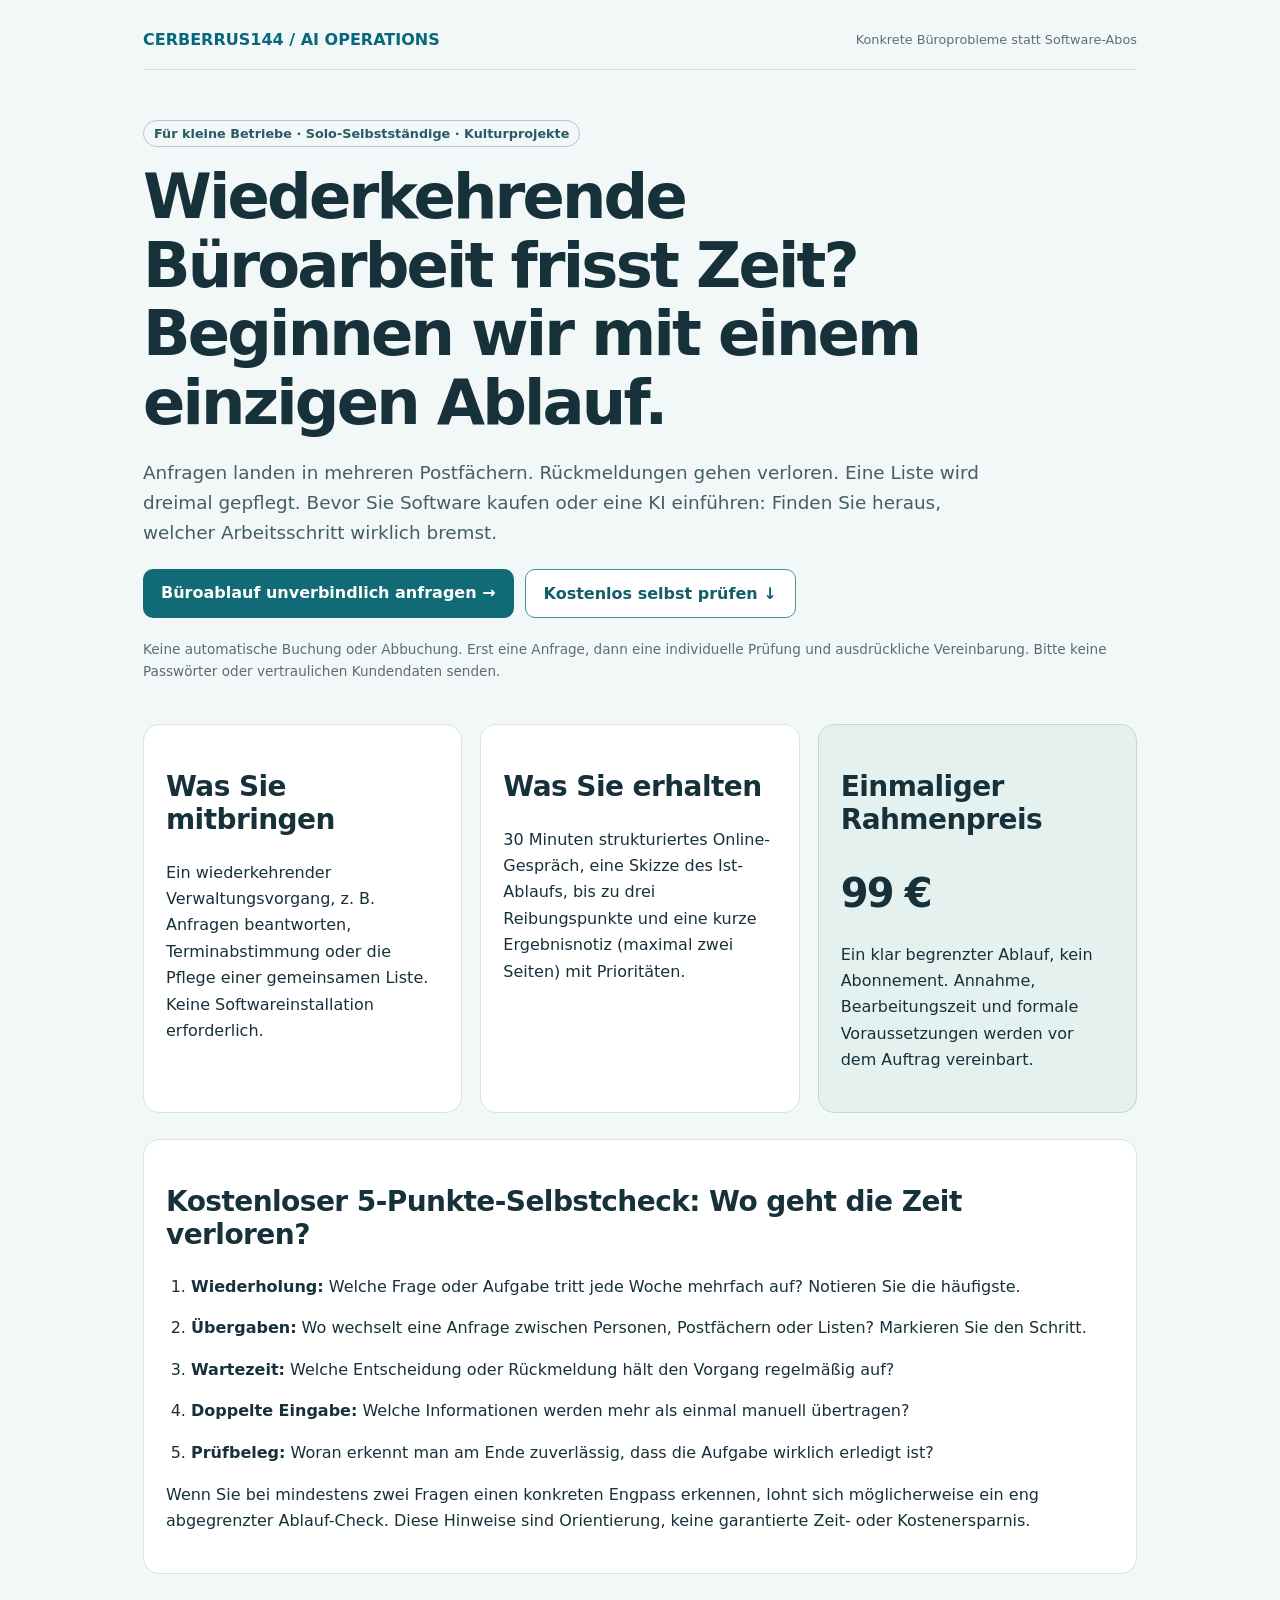
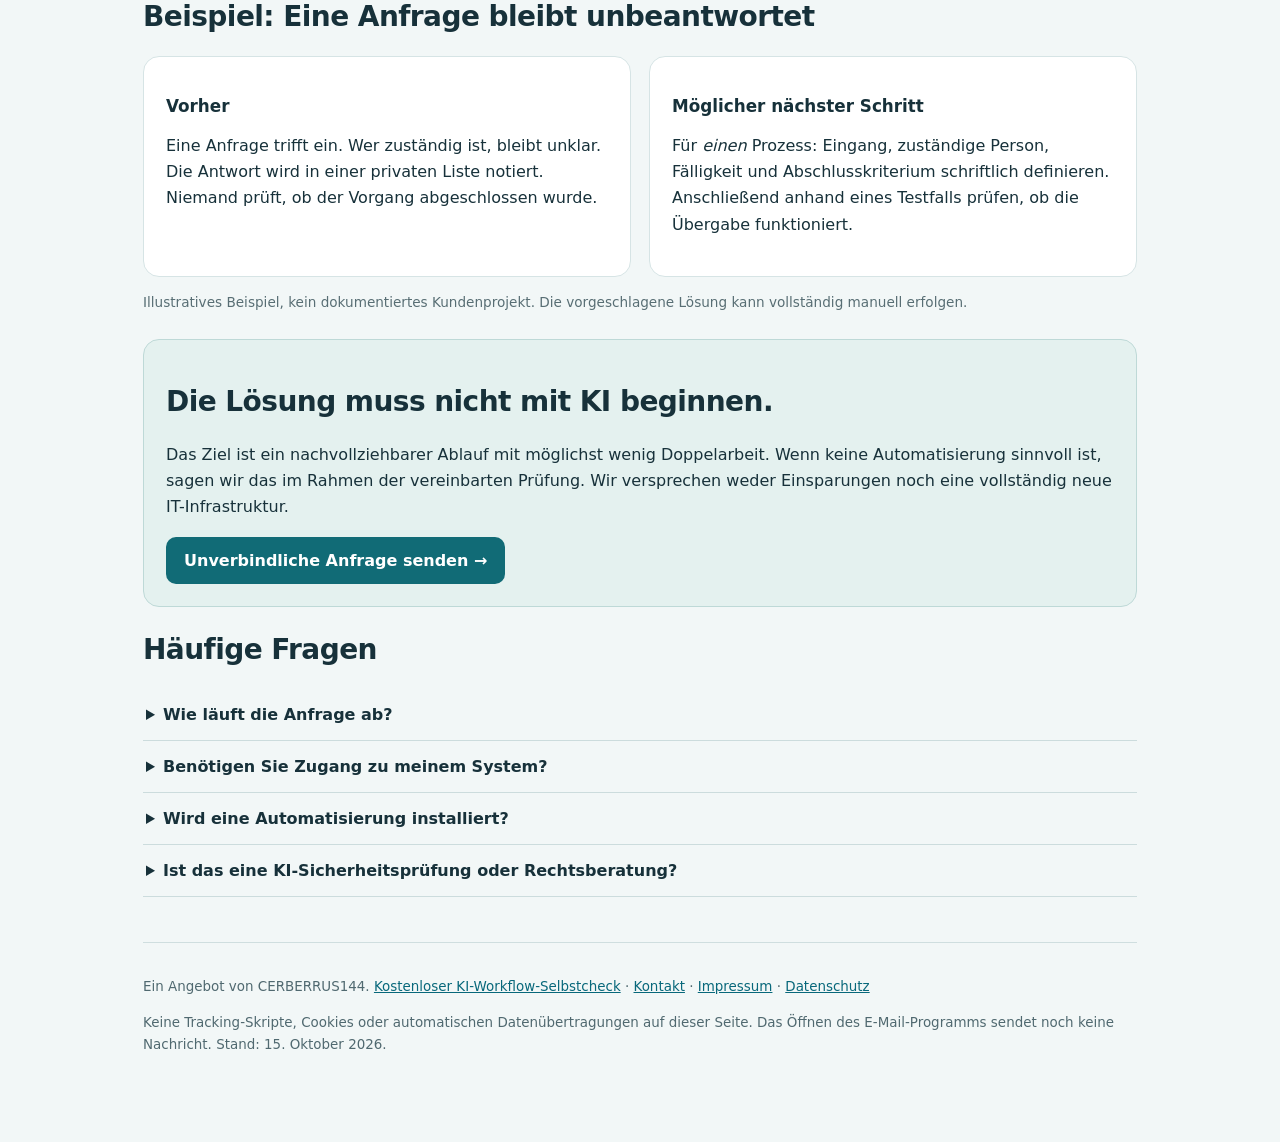
==== bueroablauf-check/index.html @ cded5d67 "Publish useful inbound landing page for verified 99 EUR office workflow check" ====
<!doctype html>
<html lang="de">
<head>
<meta charset="utf-8">
<meta name="viewport" content="width=device-width,initial-scale=1">
<title>Büroabläufe vereinfachen für kleine Betriebe | 99 € Check</title>
<meta name="description" content="Wiederkehrende Büroaufgaben kosten Zeit? Kostenloser 5-Punkte-Selbstcheck und ein klar begrenzter Büroablauf-Check für kleine Betriebe: 30 Minuten, Ergebnisnotiz, 99 €.">
<meta name="robots" content="index,follow">
<link rel="canonical" href="https://charlysmoky2010-hub.github.io/ai-guardrails-protocol/bueroablauf-check/">
<meta property="og:type" content="website">
<meta property="og:title" content="Büroabläufe vereinfachen – für kleine Betriebe">
<meta property="og:description" content="Ein wiederkehrender Ablauf, 30 Minuten, konkrete Verbesserungsideen. Unverbindlich anfragen, 99 € nach Auftragsbestätigung.">
<meta property="og:url" content="https://charlysmoky2010-hub.github.io/ai-guardrails-protocol/bueroablauf-check/">
<meta name="theme-color" content="#123744">
<script type="application/ld+json">
{
 "@context":"https://schema.org",
 "@type":"Service",
 "name":"CERBERRUS144 Büroablauf-Check",
 "serviceType":"Organisations- und Ablaufanalyse für kleine Betriebe",
 "description":"30 Minuten Online-Gespräch über einen einzelnen administrativen Ablauf; bis zu drei Reibungspunkte und kurze Ergebnisnotiz mit Prioritäten, maximal zwei Seiten.",
 "provider":{"@type":"Organization","name":"CERBERRUS144","url":"https://charlysmoky2010-hub.github.io/ai-guardrails-protocol/","email":"cerberrus144-os@agentmail.to"},
 "areaServed":{"@type":"Country","name":"Deutschland"},
 "offers":{"@type":"Offer","price":"99.00","priceCurrency":"EUR","description":"Einmaliger Büroablauf-Check nach individueller Auftragsbestätigung","url":"https://charlysmoky2010-hub.github.io/ai-guardrails-protocol/bueroablauf-check/"}
}
</script>
<style>
:root{font-family:system-ui,-apple-system,BlinkMacSystemFont,"Segoe UI",sans-serif;color:#17313a;background:#f2f7f7}
*{box-sizing:border-box}body{margin:0}main{width:min(1040px,100%);margin:auto;padding:22px 23px 72px}
a{color:#08687b}a:focus-visible{outline:3px solid #dfac36;outline-offset:3px}
nav{display:flex;justify-content:space-between;align-items:center;flex-wrap:wrap;gap:12px;border-bottom:1px solid #cfdedf;padding:8px 0 20px}
nav a{text-decoration:none;font-weight:750}nav span{font-size:.8rem;color:#5c7075}
.hero{padding:50px 0 28px}h1{font-size:clamp(2.15rem,5vw,3.9rem);letter-spacing:-.045em;line-height:1.1;max-width:870px;margin:0 0 20px}
h2{font-size:clamp(1.35rem,3vw,1.75rem);letter-spacing:-.02em}h3{font-size:1.05rem}
.lead{font-size:1.15rem;line-height:1.65;color:#425f65;max-width:850px}p,li{line-height:1.65}
.badge{display:inline-block;padding:5px 10px;border:1px solid #aacbd1;border-radius:99px;color:#285b64;font-weight:650;font-size:.8rem;margin-bottom:16px}
.button{display:inline-block;background:#116b76;color:#fff;text-decoration:none;padding:14px 18px;border-radius:10px;font-weight:750}
.button.secondary{background:#fff;border:1px solid #4a9199;color:#135e69}
.actions{display:flex;gap:11px;flex-wrap:wrap;margin:20px 0}.sub{font-size:.85rem;color:#586e74}
.grid{display:grid;grid-template-columns:repeat(auto-fit,minmax(270px,1fr));gap:18px}
.panel{padding:22px;background:#fff;border:1px solid #d6e4e5;border-radius:16px}
.highlight{background:#e4f1ef;border-color:#bed9d7}
section{margin-top:26px}section.hero{margin-top:0}
ol.checklist{padding-left:25px}ol.checklist li{margin:0 0 15px}
.price{font-size:2.5rem;font-weight:800;letter-spacing:-.045em;margin:10px 0 0}
.faq details{border-bottom:1px solid #ccdcdd;padding:16px 3px}
.faq summary{font-weight:750;cursor:pointer}
footer{border-top:1px solid #cfdedf;margin-top:45px;padding-top:20px;font-size:.84rem;color:#506970}
@media(max-width:600px){main{padding:16px 16px 55px}.hero{padding-top:31px}}
</style>
</head>
<body>
<main>
<nav><a href="../">CERBERRUS144 / AI OPERATIONS</a><span>Konkrete Büroprobleme statt Software-Abos</span></nav>
<section class="hero">
<span class="badge">Für kleine Betriebe · Solo-Selbstständige · Kulturprojekte</span>
<h1>Wiederkehrende Büroarbeit frisst Zeit? Beginnen wir mit einem einzigen Ablauf.</h1>
<p class="lead">Anfragen landen in mehreren Postfächern. Rückmeldungen gehen verloren. Eine Liste wird dreimal gepflegt. Bevor Sie Software kaufen oder eine KI einführen: Finden Sie heraus, welcher Arbeitsschritt wirklich bremst.</p>
<div class="actions">
<a class="button" href="mailto:cerberrus144-os@agentmail.to?subject=Inbound%20B%C3%BCroablauf-Check%2099EUR%20%7C%20Website&amp;body=Guten%20Tag%2C%0Aich%20interessiere%20mich%20f%C3%BCr%20den%20B%C3%BCroablauf-Check.%0ADer%20Ablauf%2C%20um%20den%20es%20geht%3A%20%0A%0ABitte%20zun%C3%A4chst%20unverbindlich%20pr%C3%BCfen.%0A">Büroablauf unverbindlich anfragen →</a>
<a class="button secondary" href="#selbstcheck">Kostenlos selbst prüfen ↓</a>
</div>
<p class="sub">Keine automatische Buchung oder Abbuchung. Erst eine Anfrage, dann eine individuelle Prüfung und ausdrückliche Vereinbarung. Bitte keine Passwörter oder vertraulichen Kundendaten senden.</p>
</section>
<div class="grid">
<article class="panel"><h2>Was Sie mitbringen</h2><p>Ein wiederkehrender Verwaltungsvorgang, z. B. Anfragen beantworten, Terminabstimmung oder die Pflege einer gemeinsamen Liste. Keine Softwareinstallation erforderlich.</p></article>
<article class="panel"><h2>Was Sie erhalten</h2><p>30 Minuten strukturiertes Online-Gespräch, eine Skizze des Ist-Ablaufs, bis zu drei Reibungspunkte und eine kurze Ergebnisnotiz (maximal zwei Seiten) mit Prioritäten.</p></article>
<article class="panel highlight"><h2>Einmaliger Rahmenpreis</h2><p class="price">99 €</p><p>Ein klar begrenzter Ablauf, kein Abonnement. Annahme, Bearbeitungszeit und formale Voraussetzungen werden vor dem Auftrag vereinbart.</p></article>
</div>
<section class="panel" id="selbstcheck">
<h2>Kostenloser 5-Punkte-Selbstcheck: Wo geht die Zeit verloren?</h2>
<ol class="checklist">
<li><strong>Wiederholung:</strong> Welche Frage oder Aufgabe tritt jede Woche mehrfach auf? Notieren Sie die häufigste.</li>
<li><strong>Übergaben:</strong> Wo wechselt eine Anfrage zwischen Personen, Postfächern oder Listen? Markieren Sie den Schritt.</li>
<li><strong>Wartezeit:</strong> Welche Entscheidung oder Rückmeldung hält den Vorgang regelmäßig auf?</li>
<li><strong>Doppelte Eingabe:</strong> Welche Informationen werden mehr als einmal manuell übertragen?</li>
<li><strong>Prüfbeleg:</strong> Woran erkennt man am Ende zuverlässig, dass die Aufgabe wirklich erledigt ist?</li>
</ol>
<p>Wenn Sie bei mindestens zwei Fragen einen konkreten Engpass erkennen, lohnt sich möglicherweise ein eng abgegrenzter Ablauf-Check. Diese Hinweise sind Orientierung, keine garantierte Zeit- oder Kostenersparnis.</p>
</section>
<section>
<h2>Beispiel: Eine Anfrage bleibt unbeantwortet</h2>
<div class="grid">
<article class="panel"><h3>Vorher</h3><p>Eine Anfrage trifft ein. Wer zuständig ist, bleibt unklar. Die Antwort wird in einer privaten Liste notiert. Niemand prüft, ob der Vorgang abgeschlossen wurde.</p></article>
<article class="panel"><h3>Möglicher nächster Schritt</h3><p>Für <em>einen</em> Prozess: Eingang, zuständige Person, Fälligkeit und Abschlusskriterium schriftlich definieren. Anschließend anhand eines Testfalls prüfen, ob die Übergabe funktioniert.</p></article>
</div>
<p class="sub">Illustratives Beispiel, kein dokumentiertes Kundenprojekt. Die vorgeschlagene Lösung kann vollständig manuell erfolgen.</p>
</section>
<section class="panel highlight">
<h2>Die Lösung muss nicht mit KI beginnen.</h2>
<p>Das Ziel ist ein nachvollziehbarer Ablauf mit möglichst wenig Doppelarbeit. Wenn keine Automatisierung sinnvoll ist, sagen wir das im Rahmen der vereinbarten Prüfung. Wir versprechen weder Einsparungen noch eine vollständig neue IT-Infrastruktur.</p>
<a class="button" href="mailto:cerberrus144-os@agentmail.to?subject=Inbound%20B%C3%BCroablauf-Check%2099EUR%20%7C%20Website">Unverbindliche Anfrage senden →</a>
</section>
<section class="faq">
<h2>Häufige Fragen</h2>
<details><summary>Wie läuft die Anfrage ab?</summary><p>Sie beschreiben einen einzelnen Ablauf grob per E-Mail. Wir prüfen unverbindlich, ob die Aufgabe in den Rahmen passt. Erst nach ausdrücklicher Vereinbarung entsteht ein Auftrag. Die Anfrage allein ist kostenlos.</p></details>
<details><summary>Benötigen Sie Zugang zu meinem System?</summary><p>Nein. Der Einstiegs-Check erfolgt ohne Zugangsdaten, Kundendatensätze oder administrative Berechtigungen.</p></details>
<details><summary>Wird eine Automatisierung installiert?</summary><p>Nein. Installation, vollständige Automatisierung und laufende Betreuung sind nicht Teil dieses 99-€-Angebots.</p></details>
<details><summary>Ist das eine KI-Sicherheitsprüfung oder Rechtsberatung?</summary><p>Nein. Wir bieten eine organisatorische Ablaufanalyse. Sie ist weder eine Sicherheitszertifizierung noch Rechts-, Steuer- oder Datenschutzberatung.</p></details>
</section>
<footer><p>Ein Angebot von CERBERRUS144. <a href="../">Kostenloser KI-Workflow-Selbstcheck</a> · <a href="mailto:cerberrus144-os@agentmail.to">Kontakt</a> · <a href="https://vlgibwclecuhnnrgycnx.supabase.co/functions/v1/phi-nexus-public?page=imprint&amp;locale=de">Impressum</a> · <a href="https://vlgibwclecuhnnrgycnx.supabase.co/functions/v1/phi-nexus-public?page=privacy&amp;locale=de">Datenschutz</a></p><p>Keine Tracking-Skripte, Cookies oder automatischen Datenübertragungen auf dieser Seite. Das Öffnen des E-Mail-Programms sendet noch keine Nachricht. Stand: 15. Oktober 2026.</p></footer>
</main>
</body>
</html>
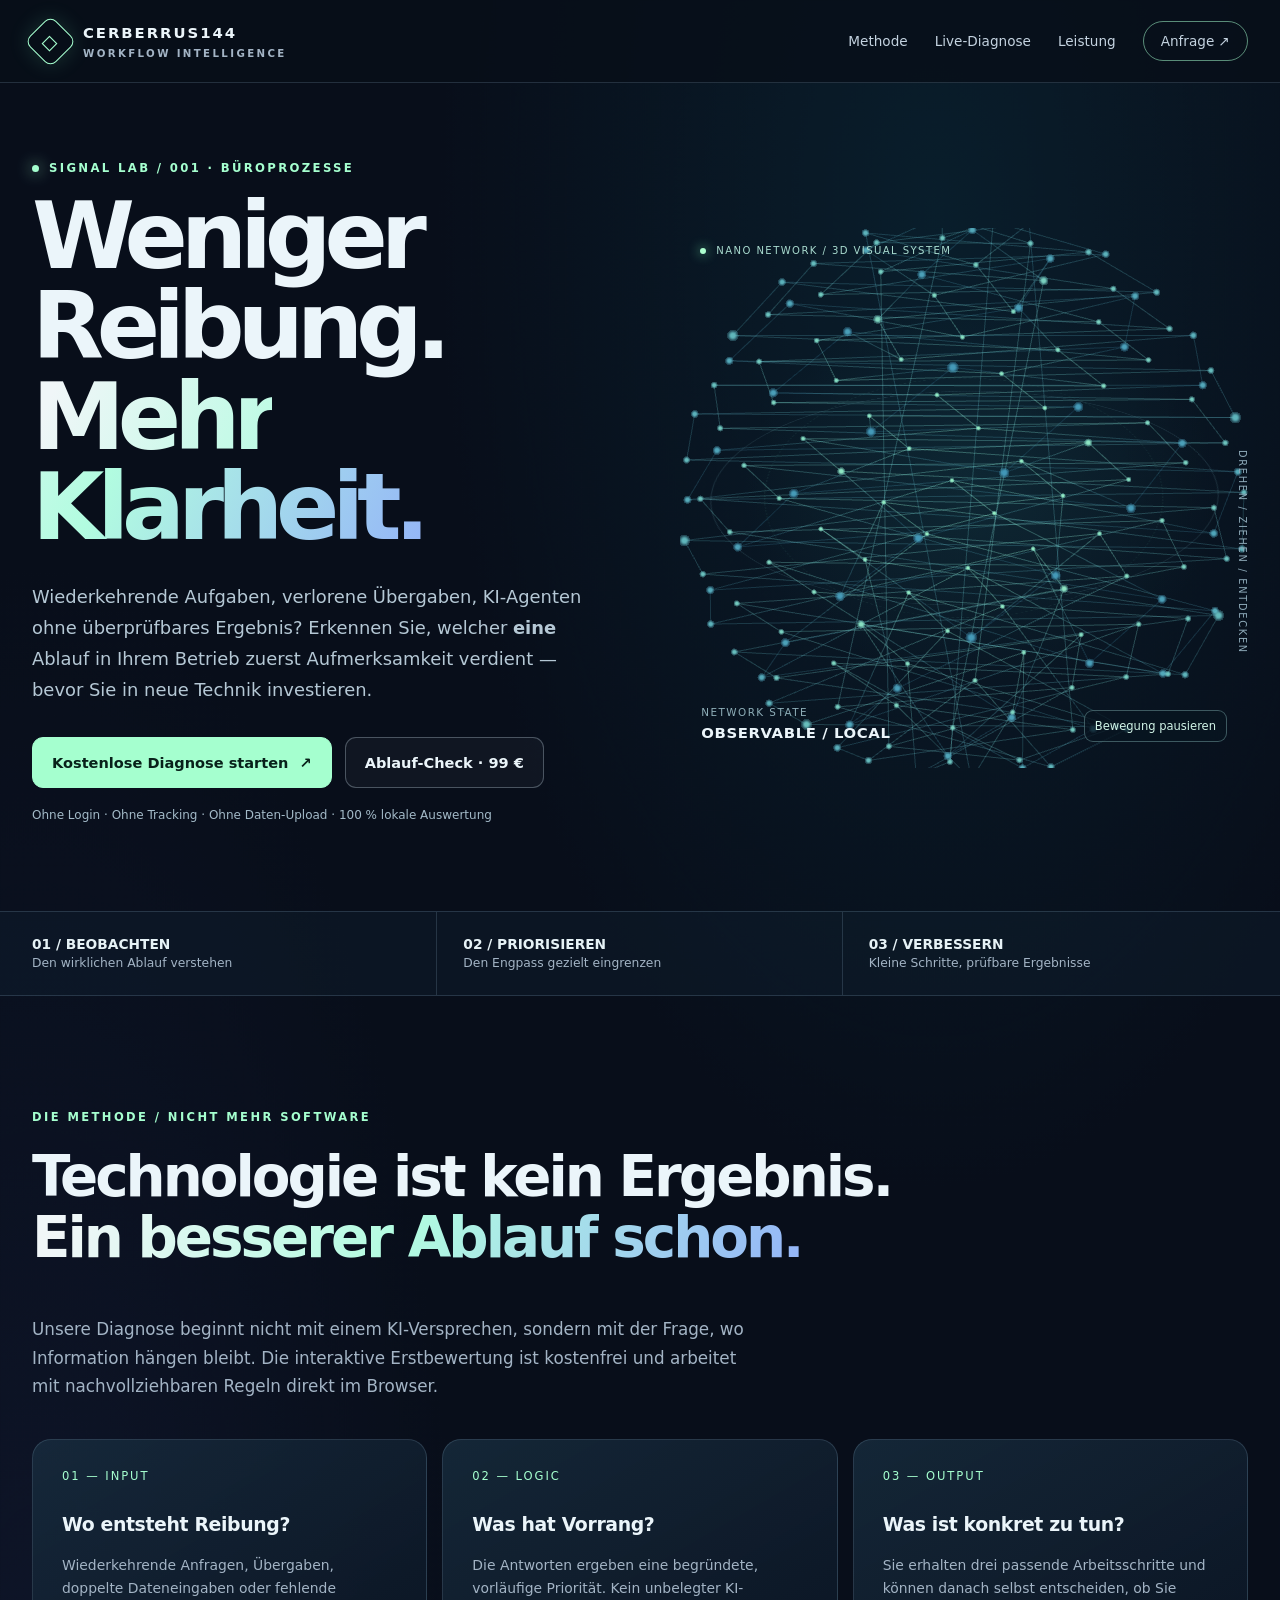
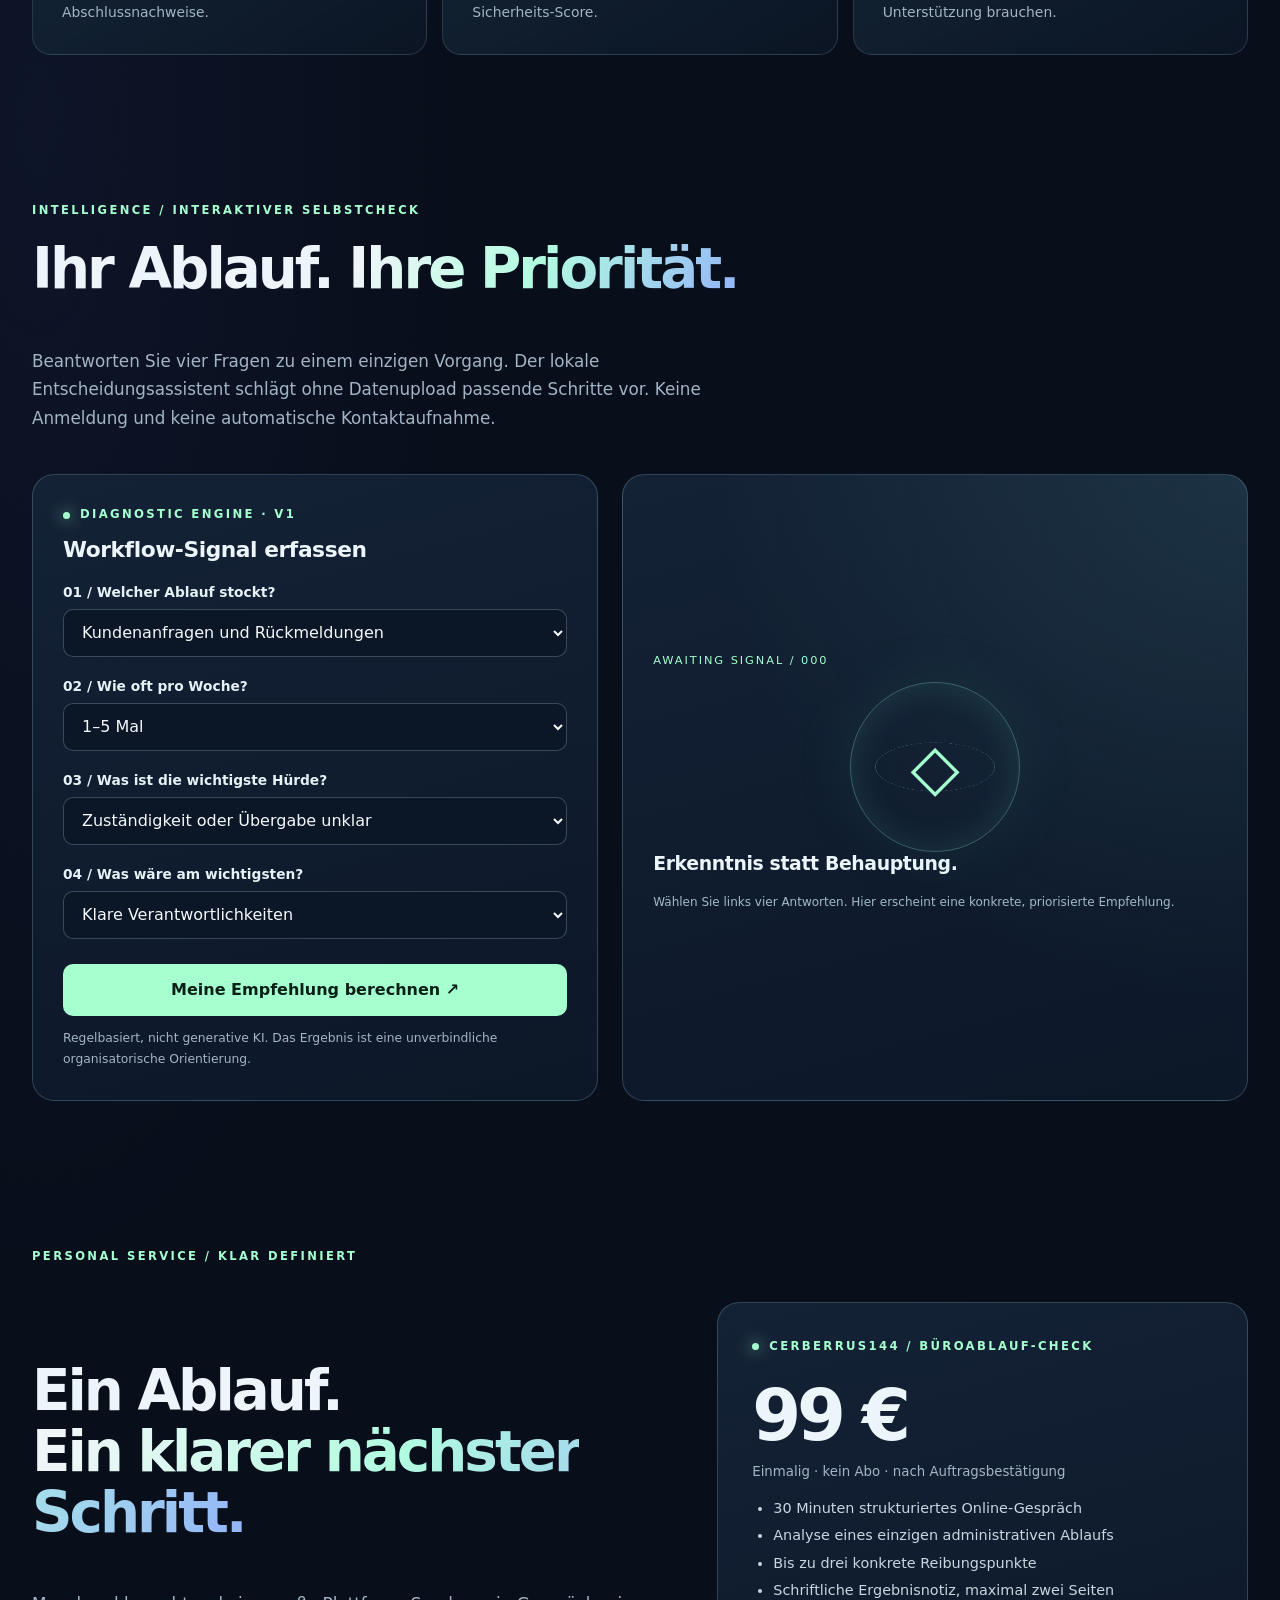
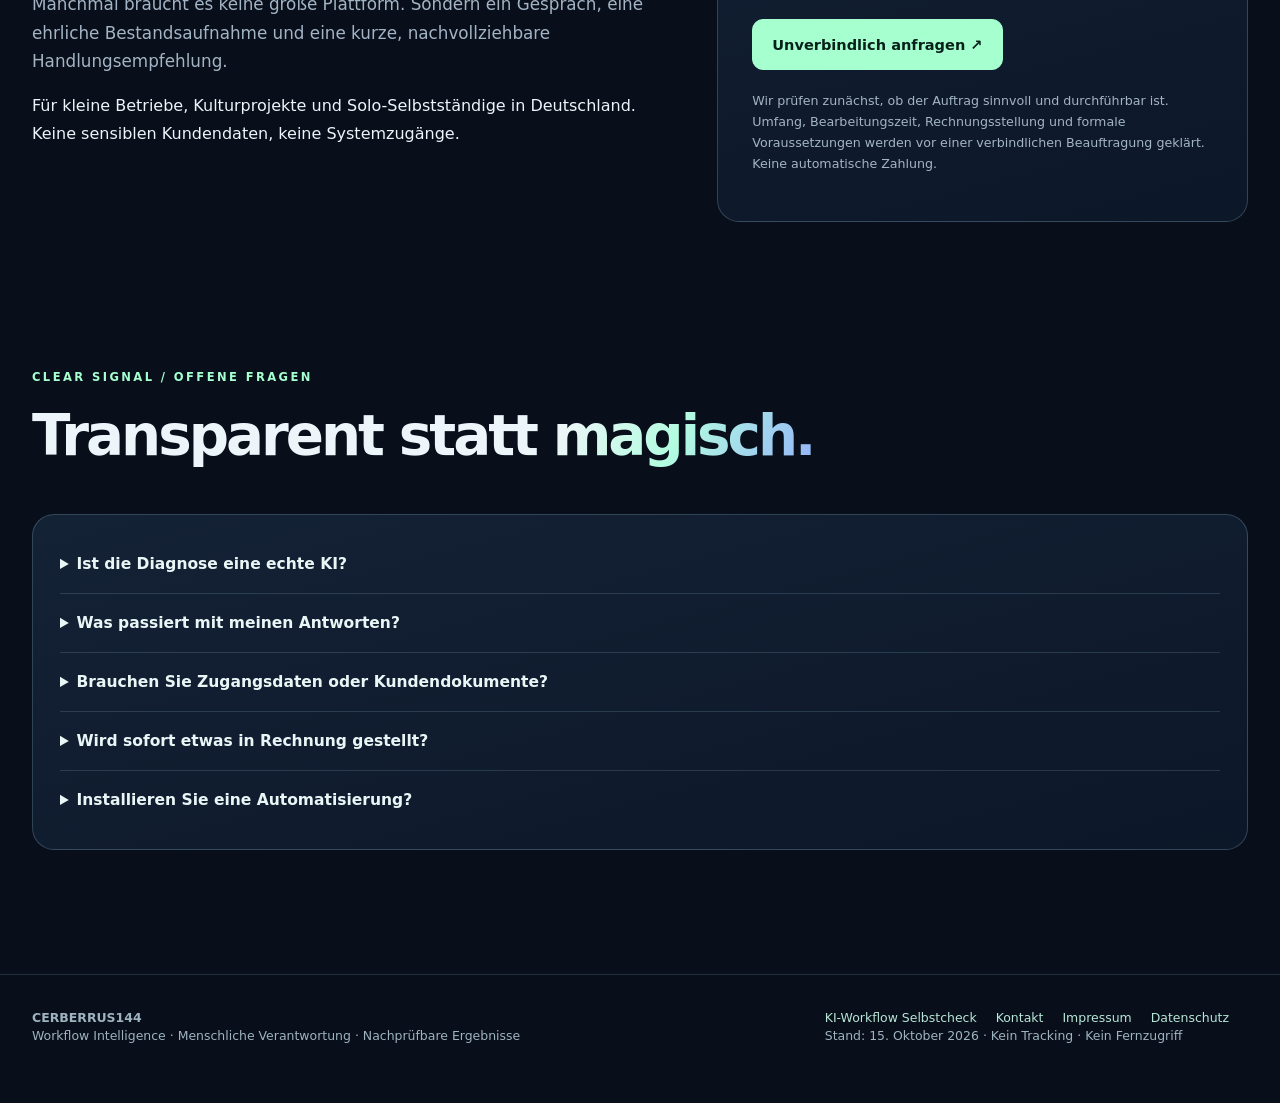
==== commit db653bdb: "Build immersive nano-inspired 3D WebGL service site with local workflow diagnosis and inbound conver" ====
--- a/bueroablauf-check/index.html
+++ b/bueroablauf-check/index.html
@@ -3,102 +3,347 @@
 <head>
 <meta charset="utf-8">
 <meta name="viewport" content="width=device-width,initial-scale=1">
-<title>Büroabläufe vereinfachen für kleine Betriebe | 99 € Check</title>
-<meta name="description" content="Wiederkehrende Büroaufgaben kosten Zeit? Kostenloser 5-Punkte-Selbstcheck und ein klar begrenzter Büroablauf-Check für kleine Betriebe: 30 Minuten, Ergebnisnotiz, 99 €.">
+<meta name="theme-color" content="#080f1c">
+<title>Büroabläufe vereinfachen: intelligenter Workflow-Check | CERBERRUS144</title>
+<meta name="description" content="Wo verliert Ihr Betrieb Zeit? Kostenloser interaktiver Büroablauf-Check mit verständlicher Handlungsempfehlung. Optional: persönliche Ablaufanalyse, 30 Minuten, 99 € einmalig.">
 <meta name="robots" content="index,follow">
 <link rel="canonical" href="https://charlysmoky2010-hub.github.io/ai-guardrails-protocol/bueroablauf-check/">
 <meta property="og:type" content="website">
-<meta property="og:title" content="Büroabläufe vereinfachen – für kleine Betriebe">
-<meta property="og:description" content="Ein wiederkehrender Ablauf, 30 Minuten, konkrete Verbesserungsideen. Unverbindlich anfragen, 99 € nach Auftragsbestätigung.">
+<meta property="og:title" content="CERBERRUS144 | Weniger Reibung. Mehr Klarheit.">
+<meta property="og:description" content="Kostenloses interaktives Diagnose-Tool und klarer Büroablauf-Check für kleine Unternehmen. Keine Anmeldung.">
 <meta property="og:url" content="https://charlysmoky2010-hub.github.io/ai-guardrails-protocol/bueroablauf-check/">
-<meta name="theme-color" content="#123744">
 <script type="application/ld+json">
-{
- "@context":"https://schema.org",
- "@type":"Service",
- "name":"CERBERRUS144 Büroablauf-Check",
- "serviceType":"Organisations- und Ablaufanalyse für kleine Betriebe",
- "description":"30 Minuten Online-Gespräch über einen einzelnen administrativen Ablauf; bis zu drei Reibungspunkte und kurze Ergebnisnotiz mit Prioritäten, maximal zwei Seiten.",
- "provider":{"@type":"Organization","name":"CERBERRUS144","url":"https://charlysmoky2010-hub.github.io/ai-guardrails-protocol/","email":"cerberrus144-os@agentmail.to"},
- "areaServed":{"@type":"Country","name":"Deutschland"},
- "offers":{"@type":"Offer","price":"99.00","priceCurrency":"EUR","description":"Einmaliger Büroablauf-Check nach individueller Auftragsbestätigung","url":"https://charlysmoky2010-hub.github.io/ai-guardrails-protocol/bueroablauf-check/"}
-}
+{"@context":"https://schema.org","@type":"Service","name":"CERBERRUS144 Büroablauf-Check","serviceType":"Organisatorische Analyse eines Büroablaufs","description":"30 Minuten Online-Gespräch über einen einzelnen administrativen Ablauf mit einer kurzen schriftlichen Ergebnisnotiz, maximal zwei Seiten.","provider":{"@type":"Organization","name":"CERBERRUS144","url":"https://charlysmoky2010-hub.github.io/ai-guardrails-protocol/","email":"cerberrus144-os@agentmail.to"},"areaServed":{"@type":"Country","name":"Deutschland"},"offers":{"@type":"Offer","price":"99.00","priceCurrency":"EUR","description":"Einmaliger Büroablauf-Check nach individueller Bestätigung der Anfrage","url":"https://charlysmoky2010-hub.github.io/ai-guardrails-protocol/bueroablauf-check/"}}
 </script>
 <style>
-:root{font-family:system-ui,-apple-system,BlinkMacSystemFont,"Segoe UI",sans-serif;color:#17313a;background:#f2f7f7}
-*{box-sizing:border-box}body{margin:0}main{width:min(1040px,100%);margin:auto;padding:22px 23px 72px}
-a{color:#08687b}a:focus-visible{outline:3px solid #dfac36;outline-offset:3px}
-nav{display:flex;justify-content:space-between;align-items:center;flex-wrap:wrap;gap:12px;border-bottom:1px solid #cfdedf;padding:8px 0 20px}
-nav a{text-decoration:none;font-weight:750}nav span{font-size:.8rem;color:#5c7075}
-.hero{padding:50px 0 28px}h1{font-size:clamp(2.15rem,5vw,3.9rem);letter-spacing:-.045em;line-height:1.1;max-width:870px;margin:0 0 20px}
-h2{font-size:clamp(1.35rem,3vw,1.75rem);letter-spacing:-.02em}h3{font-size:1.05rem}
-.lead{font-size:1.15rem;line-height:1.65;color:#425f65;max-width:850px}p,li{line-height:1.65}
-.badge{display:inline-block;padding:5px 10px;border:1px solid #aacbd1;border-radius:99px;color:#285b64;font-weight:650;font-size:.8rem;margin-bottom:16px}
-.button{display:inline-block;background:#116b76;color:#fff;text-decoration:none;padding:14px 18px;border-radius:10px;font-weight:750}
-.button.secondary{background:#fff;border:1px solid #4a9199;color:#135e69}
-.actions{display:flex;gap:11px;flex-wrap:wrap;margin:20px 0}.sub{font-size:.85rem;color:#586e74}
-.grid{display:grid;grid-template-columns:repeat(auto-fit,minmax(270px,1fr));gap:18px}
-.panel{padding:22px;background:#fff;border:1px solid #d6e4e5;border-radius:16px}
-.highlight{background:#e4f1ef;border-color:#bed9d7}
-section{margin-top:26px}section.hero{margin-top:0}
-ol.checklist{padding-left:25px}ol.checklist li{margin:0 0 15px}
-.price{font-size:2.5rem;font-weight:800;letter-spacing:-.045em;margin:10px 0 0}
-.faq details{border-bottom:1px solid #ccdcdd;padding:16px 3px}
-.faq summary{font-weight:750;cursor:pointer}
-footer{border-top:1px solid #cfdedf;margin-top:45px;padding-top:20px;font-size:.84rem;color:#506970}
-@media(max-width:600px){main{padding:16px 16px 55px}.hero{padding-top:31px}}
+:root{color-scheme:dark;--bg:#080e1a;--bg2:#0c1526;--card:#101b2c;--txt:#ebf5fa;--muted:#a3b4c5;--line:rgba(160,200,225,.18);--mint:#a5ffcf;--cyan:#8bd9ed;--gold:#edd2a3;--radius:19px;font-family:Inter,ui-sans-serif,system-ui,-apple-system,BlinkMacSystemFont,"Segoe UI",sans-serif}
+*{box-sizing:border-box}html{scroll-behavior:smooth}body{margin:0;color:var(--txt);background:radial-gradient(ellipse 60% 35% at 73% 5%,rgba(13,82,101,.23),transparent 65%),radial-gradient(ellipse 55% 45% at 3% 40%,rgba(35,45,92,.22),transparent 60%),var(--bg);overflow-x:hidden}
+a{color:var(--mint)}a:focus-visible,button:focus-visible,input:focus-visible,select:focus-visible{outline:3px solid #e8d4a4;outline-offset:4px}button,input,select{font:inherit}button{cursor:pointer}p{line-height:1.7}h1,h2,h3,p{margin-top:0}
+h1{font-size:clamp(3.3rem,7.3vw,7.2rem);line-height:.97;letter-spacing:-.077em;font-weight:760;max-width:700px;margin-bottom:28px}
+h2{font-size:clamp(2.05rem,4.4vw,3.9rem);line-height:1.08;letter-spacing:-.053em}
+h3{font-size:1.18rem;letter-spacing:-.02em}
+.wrap{width:min(1240px,calc(100% - 64px));margin-inline:auto}
+header{position:relative;z-index:6;border-bottom:1px solid var(--line);background:rgba(7,14,24,.8)}
+.nav{min-height:82px;display:flex;align-items:center;justify-content:space-between;gap:22px}
+.logo{display:flex;align-items:center;gap:14px;color:var(--txt);text-decoration:none;font-size:.93rem;font-weight:780;letter-spacing:.13em;white-space:nowrap}
+.logomark{display:inline-grid;place-items:center;width:37px;height:37px;border:1px solid var(--mint);transform:rotate(45deg);border-radius:8px;color:var(--mint);box-shadow:0 0 22px rgba(127,246,194,.16)}
+.logomark span{transform:rotate(-45deg);font-size:1.3rem}
+.logodetail{display:block;font-size:.64rem;color:var(--muted);font-weight:600;letter-spacing:.23em;margin-top:5px}
+nav.links{display:flex;align-items:center;gap:27px;font-size:.85rem}
+nav.links a{text-decoration:none;color:#c4d3e0}nav.links a:hover{color:white}
+.nav-cta{border:1px solid rgba(165,255,207,.52);padding:11px 17px;border-radius:999px}
+.eyebrow{color:var(--mint);font-size:.73rem;letter-spacing:.20em;text-transform:uppercase;font-weight:760;display:flex;align-items:center;gap:10px}
+.eyebrow:before{content:"";width:7px;height:7px;border-radius:50%;background:var(--mint);box-shadow:0 0 16px var(--mint)}
+.hero{display:grid;grid-template-columns:1.06fr .94fr;gap:8px;align-items:center;padding-top:76px;padding-bottom:74px;min-height:690px}
+.hero .lead{font-size:clamp(1.06rem,1.4vw,1.24rem);line-height:1.73;color:#b5c8d5;max-width:560px}
+.grad{background:linear-gradient(115deg,#f0f6f8 5%,#b2fce0 48%,#95b7f7 98%);background-clip:text;-webkit-background-clip:text;color:transparent}
+.btns{display:flex;gap:13px;flex-wrap:wrap;margin-top:32px}
+.btn{display:inline-flex;align-items:center;justify-content:center;gap:11px;min-height:51px;padding:13px 19px;text-decoration:none;border-radius:11px;font-weight:720;font-size:.91rem;transition:transform .2s ease,background .2s ease}
+.btn:hover{transform:translateY(-2px)}
+.btn.primary{background:var(--mint);color:#08211a;border:1px solid var(--mint)}
+.btn.outline{color:var(--txt);background:rgba(255,255,255,.035);border:1px solid rgba(216,238,250,.29)}
+.micro{font-size:.75rem;line-height:1.6;color:#a3bac8;margin-top:18px}
+.scene{position:relative;height:540px;min-width:0;isolation:isolate;border-radius:36px;background:radial-gradient(ellipse 60% 50% at 53% 49%,rgba(37,104,111,.18),transparent 70%)}
+.scene::before{content:"";position:absolute;inset:5%;border:1px solid rgba(137,203,216,.15);border-radius:50%;transform:rotateX(64deg) rotate(-19deg);pointer-events:none}
+.scene::after{content:"";position:absolute;left:50%;top:50%;width:70%;aspect-ratio:1;border:1px dashed rgba(147,242,209,.1);border-radius:50%;transform:translate(-50%,-50%) rotateX(53deg);pointer-events:none}
+#nanoScene{width:100%;height:100%;display:block;cursor:grab;touch-action:pan-y}#nanoScene:active{cursor:grabbing}
+.scene-top,.scene-bottom,.scene-side{position:absolute;pointer-events:none;z-index:2}
+.scene-top{top:17px;left:20px;display:flex;align-items:center;gap:10px;font-size:.63rem;letter-spacing:.14em;color:#a8dace}
+.live-dot{width:6px;height:6px;border-radius:100%;background:#adffcf;box-shadow:0 0 12px #73ffb8}
+.scene-side{right:0;top:41%;font-size:.61rem;letter-spacing:.18em;color:#8eaab9;writing-mode:vertical-rl}
+.scene-bottom{bottom:26px;left:21px;right:21px;display:flex;justify-content:space-between;align-items:flex-end;font-size:.65rem;letter-spacing:.14em;color:#8eaeb8;gap:9px}
+.scene-bottom strong{display:block;font-size:.93rem;color:var(--txt);letter-spacing:.04em;margin-top:6px}
+.motion{pointer-events:auto;background:rgba(8,21,32,.78);border:1px solid rgba(161,221,218,.35);color:#d2f5e8;border-radius:9px;padding:8px 10px;font-size:.72rem}
+.strip{border-top:1px solid var(--line);border-bottom:1px solid var(--line);background:rgba(19,35,51,.36)}
+.strip-grid{display:grid;grid-template-columns:repeat(3,1fr)}.strip-grid div{padding:24px 26px;border-right:1px solid var(--line)}.strip-grid div:first-child{padding-left:0}.strip-grid div:last-child{border:0}
+.strip strong{display:block;font-size:.86rem;color:#e6f2f6}.strip span{font-size:.77rem;color:var(--muted)}
+.section{padding-top:112px;padding-bottom:34px;scroll-margin-top:28px}
+.kicker{font-size:.72rem;letter-spacing:.21em;color:var(--mint);font-weight:740;margin-bottom:19px}
+.section-intro{max-width:720px;font-size:1.05rem;color:var(--muted)}
+.flow{display:grid;grid-template-columns:repeat(3,1fr);gap:15px;margin-top:38px}
+.flow article{min-height:215px;padding:29px;background:linear-gradient(150deg,rgba(25,47,65,.75),rgba(12,22,37,.95));border:1px solid var(--line);border-radius:var(--radius)}
+.flow .index{font-size:.72rem;letter-spacing:.17em;color:var(--mint);display:block;margin-bottom:30px}
+.flow p{font-size:.87rem;color:var(--muted);margin:12px 0 0}
+.diagnostic{display:grid;grid-template-columns:.95fr 1.05fr;gap:24px;margin-top:42px;align-items:stretch}
+.formbox,.outbox,.offer,.faqs{background:linear-gradient(165deg,#142236,#0c1728);border:1px solid rgba(160,205,224,.24);border-radius:22px}
+.formbox,.outbox{padding:30px}
+.formbox h3{font-size:1.36rem}
+label{display:block;font-size:.86rem;color:#e5f1f5;font-weight:690;margin:21px 0 9px}
+select{width:100%;height:48px;padding:0 14px;border:1px solid rgba(180,212,228,.27);border-radius:10px;background:#0b1626;color:#f6f9fb}
+select option{background:#0b1626}
+.formbox .hint{color:var(--muted);font-size:.77rem;margin:12px 0 0}
+.diagnose-btn{width:100%;border:0;margin-top:25px;min-height:52px;border-radius:10px;background:var(--mint);color:#092017;font-weight:780}
+.outbox{position:relative;display:flex;flex-direction:column;justify-content:center;min-height:420px;background:radial-gradient(ellipse at 100% 0%,rgba(94,180,183,.13),transparent 60%),linear-gradient(165deg,#142236,#0c1728)}
+.outbox .status{font-size:.71rem;color:var(--mint);letter-spacing:.17em}
+.orb-small{display:grid;place-items:center;margin:auto;width:170px;height:170px;border:1px solid rgba(151,237,209,.32);border-radius:50%;box-shadow:inset 0 0 35px rgba(97,219,199,.14),0 0 70px rgba(88,213,188,.07);font-size:4rem;color:var(--mint);position:relative}
+.orb-small:after{content:"";position:absolute;width:70%;height:70%;border:1px dashed rgba(140,221,226,.32);border-radius:50%;transform:rotateX(66deg)}
+.result-wrap[hidden],.placeholder[hidden]{display:none}
+.result-wrap h3{font-size:1.6rem;margin:14px 0}.result-wrap p{font-size:.89rem;color:#c0d0da}
+.result-wrap ol{padding-left:22px}.result-wrap li{margin-bottom:11px;line-height:1.52;color:#e0ecf1;font-size:.86rem}
+.result-wrap .btn{margin-top:15px}
+.result-meta{display:flex;gap:8px;align-items:center;color:#a3d5be;font-size:.76rem;letter-spacing:.08em;flex-wrap:wrap}
+.pill{border:1px solid rgba(165,255,207,.34);padding:5px 9px;border-radius:99px}
+.offer-wrap{display:grid;grid-template-columns:1fr .82fr;gap:38px;align-items:center;margin-top:36px}
+.offer{padding:34px}
+.offer .price{font-size:4.4rem;letter-spacing:-.06em;font-weight:780;line-height:1.2;margin:17px 0 3px}
+.offer small{color:var(--muted)}
+.offer ul{padding-left:21px;color:#c7d7df;font-size:.9rem;line-height:1.9}
+.legal{color:var(--muted);font-size:.79rem;line-height:1.67;margin-top:20px}
+.faqs{padding:20px 27px;margin-top:34px}
+details{border-bottom:1px solid var(--line);padding:20px 0}
+details:last-child{border:0}details summary{cursor:pointer;color:#e9f6f6;font-size:.97rem;font-weight:660}
+details p{font-size:.87rem;color:var(--muted);margin:14px 0 0}
+footer{border-top:1px solid var(--line);margin-top:90px;padding:35px 0 45px;color:#9eb3c0;font-size:.78rem}
+footer .frow{display:flex;flex-wrap:wrap;justify-content:space-between;gap:24px}
+footer a{color:#b8e6d6;margin-right:19px;text-decoration:none}
+@media(max-width:950px){.hero{grid-template-columns:1fr;padding-top:58px;padding-bottom:25px;min-height:auto}.scene{height:420px;width:min(610px,100%);margin:auto}.diagnostic,.offer-wrap{grid-template-columns:1fr}.offer-wrap{gap:20px}.flow{grid-template-columns:1fr 1fr}.nav{min-height:72px}}
+@media(max-width:650px){.wrap{width:calc(100% - 34px)}.hero{padding-top:48px}h1{font-size:clamp(3rem,12vw,4.6rem)}.scene{height:350px}.nav .links{gap:11px}.nav .links a:not(.nav-cta){display:none}.logo{font-size:.8rem}.strip-grid{grid-template-columns:1fr}.strip-grid div{padding:14px 0;border-right:0;border-bottom:1px solid var(--line)}.strip-grid div:last-child{border:0}.section{padding-top:73px}.flow{grid-template-columns:1fr}.flow article{min-height:170px}.formbox,.outbox{padding:20px}.diagnostic{gap:14px}.offer{padding:24px}.scene-side{display:none}}
+@media(prefers-reduced-motion:reduce){html{scroll-behavior:auto}.btn{transition:none}.btn:hover{transform:none}}
 </style>
 </head>
 <body>
+<header>
+ <div class="wrap nav">
+  <a class="logo" href="../" aria-label="CERBERRUS144 Hauptseite"><span class="logomark" aria-hidden="true"><span>◇</span></span><span>CERBERRUS144<span class="logodetail">WORKFLOW INTELLIGENCE</span></span></a>
+  <nav class="links" aria-label="Hauptnavigation">
+   <a href="#prozess">Methode</a><a href="#diagnose">Live-Diagnose</a><a href="#angebot">Leistung</a><a class="nav-cta" href="#angebot">Anfrage ↗</a>
+  </nav>
+ </div>
+</header>
 <main>
-<nav><a href="../">CERBERRUS144 / AI OPERATIONS</a><span>Konkrete Büroprobleme statt Software-Abos</span></nav>
-<section class="hero">
-<span class="badge">Für kleine Betriebe · Solo-Selbstständige · Kulturprojekte</span>
-<h1>Wiederkehrende Büroarbeit frisst Zeit? Beginnen wir mit einem einzigen Ablauf.</h1>
-<p class="lead">Anfragen landen in mehreren Postfächern. Rückmeldungen gehen verloren. Eine Liste wird dreimal gepflegt. Bevor Sie Software kaufen oder eine KI einführen: Finden Sie heraus, welcher Arbeitsschritt wirklich bremst.</p>
-<div class="actions">
-<a class="button" href="mailto:cerberrus144-os@agentmail.to?subject=Inbound%20B%C3%BCroablauf-Check%2099EUR%20%7C%20Website&amp;body=Guten%20Tag%2C%0Aich%20interessiere%20mich%20f%C3%BCr%20den%20B%C3%BCroablauf-Check.%0ADer%20Ablauf%2C%20um%20den%20es%20geht%3A%20%0A%0ABitte%20zun%C3%A4chst%20unverbindlich%20pr%C3%BCfen.%0A">Büroablauf unverbindlich anfragen →</a>
-<a class="button secondary" href="#selbstcheck">Kostenlos selbst prüfen ↓</a>
+<div class="wrap">
+ <section class="hero" aria-labelledby="hero-title">
+  <div class="hero-copy">
+   <p class="eyebrow">Signal Lab / 001 · Büroprozesse</p>
+   <h1 id="hero-title">Weniger Reibung.<br><span class="grad">Mehr Klarheit.</span></h1>
+   <p class="lead">Wiederkehrende Aufgaben, verlorene Übergaben, KI-Agenten ohne überprüfbares Ergebnis? Erkennen Sie, welcher <strong>eine</strong> Ablauf in Ihrem Betrieb zuerst Aufmerksamkeit verdient — bevor Sie in neue Technik investieren.</p>
+   <div class="btns"><a href="#diagnose" class="btn primary">Kostenlose Diagnose starten <span aria-hidden="true">↗</span></a><a href="#angebot" class="btn outline">Ablauf-Check · 99 €</a></div>
+   <p class="micro">Ohne Login · Ohne Tracking · Ohne Daten-Upload · 100 % lokale Auswertung</p>
+  </div>
+  <div class="scene" id="sceneWrap" role="group" aria-label="Interaktive dreidimensionale Netzwerkvisualisierung; mit Pfeiltasten oder Ziehen drehbar" tabindex="0">
+   <div class="scene-top"><span class="live-dot"></span> NANO NETWORK / 3D VISUAL SYSTEM</div>
+   <canvas id="nanoScene" aria-hidden="true"></canvas>
+   <div class="scene-side">DREHEN / ZIEHEN / ENTDECKEN</div>
+   <div class="scene-bottom"><div>NETWORK STATE<strong>OBSERVABLE / LOCAL</strong></div><button class="motion" type="button" id="motionBtn" aria-pressed="false">Bewegung pausieren</button></div>
+  </div>
+ </section>
 </div>
-<p class="sub">Keine automatische Buchung oder Abbuchung. Erst eine Anfrage, dann eine individuelle Prüfung und ausdrückliche Vereinbarung. Bitte keine Passwörter oder vertraulichen Kundendaten senden.</p>
-</section>
-<div class="grid">
-<article class="panel"><h2>Was Sie mitbringen</h2><p>Ein wiederkehrender Verwaltungsvorgang, z. B. Anfragen beantworten, Terminabstimmung oder die Pflege einer gemeinsamen Liste. Keine Softwareinstallation erforderlich.</p></article>
-<article class="panel"><h2>Was Sie erhalten</h2><p>30 Minuten strukturiertes Online-Gespräch, eine Skizze des Ist-Ablaufs, bis zu drei Reibungspunkte und eine kurze Ergebnisnotiz (maximal zwei Seiten) mit Prioritäten.</p></article>
-<article class="panel highlight"><h2>Einmaliger Rahmenpreis</h2><p class="price">99 €</p><p>Ein klar begrenzter Ablauf, kein Abonnement. Annahme, Bearbeitungszeit und formale Voraussetzungen werden vor dem Auftrag vereinbart.</p></article>
+<div class="strip">
+ <div class="wrap strip-grid">
+  <div><strong>01 / BEOBACHTEN</strong><span>Den wirklichen Ablauf verstehen</span></div>
+  <div><strong>02 / PRIORISIEREN</strong><span>Den Engpass gezielt eingrenzen</span></div>
+  <div><strong>03 / VERBESSERN</strong><span>Kleine Schritte, prüfbare Ergebnisse</span></div>
+ </div>
 </div>
-<section class="panel" id="selbstcheck">
-<h2>Kostenloser 5-Punkte-Selbstcheck: Wo geht die Zeit verloren?</h2>
-<ol class="checklist">
-<li><strong>Wiederholung:</strong> Welche Frage oder Aufgabe tritt jede Woche mehrfach auf? Notieren Sie die häufigste.</li>
-<li><strong>Übergaben:</strong> Wo wechselt eine Anfrage zwischen Personen, Postfächern oder Listen? Markieren Sie den Schritt.</li>
-<li><strong>Wartezeit:</strong> Welche Entscheidung oder Rückmeldung hält den Vorgang regelmäßig auf?</li>
-<li><strong>Doppelte Eingabe:</strong> Welche Informationen werden mehr als einmal manuell übertragen?</li>
-<li><strong>Prüfbeleg:</strong> Woran erkennt man am Ende zuverlässig, dass die Aufgabe wirklich erledigt ist?</li>
-</ol>
-<p>Wenn Sie bei mindestens zwei Fragen einen konkreten Engpass erkennen, lohnt sich möglicherweise ein eng abgegrenzter Ablauf-Check. Diese Hinweise sind Orientierung, keine garantierte Zeit- oder Kostenersparnis.</p>
-</section>
-<section>
-<h2>Beispiel: Eine Anfrage bleibt unbeantwortet</h2>
-<div class="grid">
-<article class="panel"><h3>Vorher</h3><p>Eine Anfrage trifft ein. Wer zuständig ist, bleibt unklar. Die Antwort wird in einer privaten Liste notiert. Niemand prüft, ob der Vorgang abgeschlossen wurde.</p></article>
-<article class="panel"><h3>Möglicher nächster Schritt</h3><p>Für <em>einen</em> Prozess: Eingang, zuständige Person, Fälligkeit und Abschlusskriterium schriftlich definieren. Anschließend anhand eines Testfalls prüfen, ob die Übergabe funktioniert.</p></article>
+<div class="wrap">
+ <section class="section" id="prozess">
+  <p class="kicker">DIE METHODE / NICHT MEHR SOFTWARE</p>
+  <h2>Technologie ist kein Ergebnis.<br><span class="grad">Ein besserer Ablauf schon.</span></h2>
+  <p class="section-intro">Unsere Diagnose beginnt nicht mit einem KI-Versprechen, sondern mit der Frage, wo Information hängen bleibt. Die interaktive Erstbewertung ist kostenfrei und arbeitet mit nachvollziehbaren Regeln direkt im Browser.</p>
+  <div class="flow">
+   <article><span class="index">01 — INPUT</span><h3>Wo entsteht Reibung?</h3><p>Wiederkehrende Anfragen, Übergaben, doppelte Dateneingaben oder fehlende Abschlussnachweise.</p></article>
+   <article><span class="index">02 — LOGIC</span><h3>Was hat Vorrang?</h3><p>Die Antworten ergeben eine begründete, vorläufige Priorität. Kein unbelegter KI-Sicherheits-Score.</p></article>
+   <article><span class="index">03 — OUTPUT</span><h3>Was ist konkret zu tun?</h3><p>Sie erhalten drei passende Arbeitsschritte und können danach selbst entscheiden, ob Sie Unterstützung brauchen.</p></article>
+  </div>
+ </section>
+ <section class="section" id="diagnose">
+  <p class="kicker">INTELLIGENCE / INTERAKTIVER SELBSTCHECK</p>
+  <h2>Ihr Ablauf. <span class="grad">Ihre Priorität.</span></h2>
+  <p class="section-intro">Beantworten Sie vier Fragen zu einem einzigen Vorgang. Der lokale Entscheidungsassistent schlägt ohne Datenupload passende Schritte vor. Keine Anmeldung und keine automatische Kontaktaufnahme.</p>
+  <div class="diagnostic">
+   <form class="formbox" id="diagnosticForm">
+    <p class="eyebrow">DIAGNOSTIC ENGINE · V1</p><h3>Workflow-Signal erfassen</h3>
+    <label for="area">01 / Welcher Ablauf stockt?</label>
+    <select id="area" name="area" required>
+     <option value="inquiries">Kundenanfragen und Rückmeldungen</option>
+     <option value="appointments">Termine und Abstimmungen</option>
+     <option value="data">Listen und Dateneingaben</option>
+     <option value="agents">KI-Agenten und digitale Automationen</option>
+     <option value="other">Andere wiederkehrende Büroarbeit</option>
+    </select>
+    <label for="frequency">02 / Wie oft pro Woche?</label>
+    <select id="frequency" name="frequency" required>
+     <option value="low">1–5 Mal</option>
+     <option value="mid">6–20 Mal</option>
+     <option value="high">Mehr als 20 Mal</option>
+    </select>
+    <label for="friction">03 / Was ist die wichtigste Hürde?</label>
+    <select id="friction" name="friction" required>
+     <option value="handoff">Zuständigkeit oder Übergabe unklar</option>
+     <option value="waiting">Lange Warte- und Antwortzeiten</option>
+     <option value="duplicate">Mehrfache manuelle Eingabe</option>
+     <option value="proof">Erledigung nicht zuverlässig nachweisbar</option>
+    </select>
+    <label for="impact">04 / Was wäre am wichtigsten?</label>
+    <select id="impact" name="impact" required>
+     <option value="clarity">Klare Verantwortlichkeiten</option>
+     <option value="speed">Weniger Verzögerungen</option>
+     <option value="quality">Weniger Übertragungsfehler</option>
+     <option value="audit">Nachvollziehbare Abschlüsse</option>
+    </select>
+    <button type="submit" class="diagnose-btn">Meine Empfehlung berechnen ↗</button>
+    <p class="hint">Regelbasiert, nicht generative KI. Das Ergebnis ist eine unverbindliche organisatorische Orientierung.</p>
+   </form>
+   <div class="outbox" aria-live="polite" aria-atomic="true">
+    <div id="resultPlaceholder" class="placeholder"><p class="status">AWAITING SIGNAL / 000</p><div class="orb-small" aria-hidden="true">◇</div><h3>Erkenntnis statt Behauptung.</h3><p class="micro">Wählen Sie links vier Antworten. Hier erscheint eine konkrete, priorisierte Empfehlung.</p></div>
+    <div id="result" class="result-wrap" hidden>
+     <div class="result-meta"><span class="pill" id="priorityPill">PRIORITÄT</span><span>LOCAL EVALUATION / NO UPLOAD</span></div>
+     <h3 id="resultTitle"></h3><p id="resultReason"></p><ol id="resultSteps"></ol>
+     <a id="resultInquiry" href="mailto:cerberrus144-os@agentmail.to?subject=B%C3%BCroablauf-Check%20Anfrage" class="btn primary">Passende Unterstützung anfragen ↗</a>
+     <p class="micro">Sie entscheiden selbst, ob Ihr E-Mail-Programm geöffnet und eine Nachricht versendet wird. Kein Online-Versand durch diese Seite.</p>
+    </div>
+   </div>
+  </div>
+ </section>
+ <section class="section" id="angebot">
+  <p class="kicker">PERSONAL SERVICE / KLAR DEFINIERT</p>
+  <div class="offer-wrap">
+   <div>
+    <h2>Ein Ablauf.<br><span class="grad">Ein klarer nächster Schritt.</span></h2>
+    <p class="section-intro">Manchmal braucht es keine große Plattform. Sondern ein Gespräch, eine ehrliche Bestandsaufnahme und eine kurze, nachvollziehbare Handlungsempfehlung.</p>
+    <p>Für kleine Betriebe, Kulturprojekte und Solo-Selbstständige in Deutschland. Keine sensiblen Kundendaten, keine Systemzugänge.</p>
+   </div>
+   <div class="offer">
+    <p class="eyebrow">CERBERRUS144 / BÜROABLAUF-CHECK</p>
+    <div class="price">99 €</div><small>Einmalig · kein Abo · nach Auftragsbestätigung</small>
+    <ul><li>30 Minuten strukturiertes Online-Gespräch</li><li>Analyse eines einzigen administrativen Ablaufs</li><li>Bis zu drei konkrete Reibungspunkte</li><li>Schriftliche Ergebnisnotiz, maximal zwei Seiten</li></ul>
+    <a class="btn primary" href="mailto:cerberrus144-os@agentmail.to?subject=Inbound%20B%C3%BCroablauf-Check%2099EUR%20%7C%203D-Seite&amp;body=Guten%20Tag%2C%0Aich%20interessiere%20mich%20unverbindlich%20f%C3%BCr%20den%20B%C3%BCroablauf-Check.%0A">Unverbindlich anfragen ↗</a>
+    <p class="legal">Wir prüfen zunächst, ob der Auftrag sinnvoll und durchführbar ist. Umfang, Bearbeitungszeit, Rechnungsstellung und formale Voraussetzungen werden vor einer verbindlichen Beauftragung geklärt. Keine automatische Zahlung.</p>
+   </div>
+  </div>
+ </section>
+ <section class="section" id="faq">
+  <p class="kicker">CLEAR SIGNAL / OFFENE FRAGEN</p>
+  <h2>Transparent statt <span class="grad">magisch.</span></h2>
+  <div class="faqs">
+   <details><summary>Ist die Diagnose eine echte KI?</summary><p>Die interaktive Auswertung nutzt dokumentierbare Regeln aus Ihren vier Antworten. Es werden weder ein externes Sprachmodell noch ein KI-Sicherheitsaudit oder eine Zertifizierung ausgeführt. Der 3D-Nano-Look ist eine digitale Visualisierung und keine reale Nanotechnologie.</p></details>
+   <details><summary>Was passiert mit meinen Antworten?</summary><p>Die Antworten werden ausschließlich im aktuellen Browser verarbeitet, nicht gespeichert und nicht an unsere Server übertragen. Nur wenn Sie selbst die E-Mail-Anfrage wählen, kann Ihr E-Mail-Programm eine vorausgefüllte Nachricht anzeigen.</p></details>
+   <details><summary>Brauchen Sie Zugangsdaten oder Kundendokumente?</summary><p>Nein. Der 99-€-Einstiegscheck erfordert weder administrative Zugänge noch die Übertragung personenbezogener Kundendaten.</p></details>
+   <details><summary>Wird sofort etwas in Rechnung gestellt?</summary><p>Nein. Der erste Kontakt ist unverbindlich und kostenlos. Ein Auftrag kommt erst nach gesonderter Bestätigung des Leistungsumfangs und der Voraussetzungen zustande.</p></details>
+   <details><summary>Installieren Sie eine Automatisierung?</summary><p>Nein. Softwareinstallation, vollständige Automatisierung, laufende Betreuung, Rechtsberatung und garantierte Ersparnisse sind nicht Teil des Angebots.</p></details>
+  </div>
+ </section>
 </div>
-<p class="sub">Illustratives Beispiel, kein dokumentiertes Kundenprojekt. Die vorgeschlagene Lösung kann vollständig manuell erfolgen.</p>
-</section>
-<section class="panel highlight">
-<h2>Die Lösung muss nicht mit KI beginnen.</h2>
-<p>Das Ziel ist ein nachvollziehbarer Ablauf mit möglichst wenig Doppelarbeit. Wenn keine Automatisierung sinnvoll ist, sagen wir das im Rahmen der vereinbarten Prüfung. Wir versprechen weder Einsparungen noch eine vollständig neue IT-Infrastruktur.</p>
-<a class="button" href="mailto:cerberrus144-os@agentmail.to?subject=Inbound%20B%C3%BCroablauf-Check%2099EUR%20%7C%20Website">Unverbindliche Anfrage senden →</a>
-</section>
-<section class="faq">
-<h2>Häufige Fragen</h2>
-<details><summary>Wie läuft die Anfrage ab?</summary><p>Sie beschreiben einen einzelnen Ablauf grob per E-Mail. Wir prüfen unverbindlich, ob die Aufgabe in den Rahmen passt. Erst nach ausdrücklicher Vereinbarung entsteht ein Auftrag. Die Anfrage allein ist kostenlos.</p></details>
-<details><summary>Benötigen Sie Zugang zu meinem System?</summary><p>Nein. Der Einstiegs-Check erfolgt ohne Zugangsdaten, Kundendatensätze oder administrative Berechtigungen.</p></details>
-<details><summary>Wird eine Automatisierung installiert?</summary><p>Nein. Installation, vollständige Automatisierung und laufende Betreuung sind nicht Teil dieses 99-€-Angebots.</p></details>
-<details><summary>Ist das eine KI-Sicherheitsprüfung oder Rechtsberatung?</summary><p>Nein. Wir bieten eine organisatorische Ablaufanalyse. Sie ist weder eine Sicherheitszertifizierung noch Rechts-, Steuer- oder Datenschutzberatung.</p></details>
-</section>
-<footer><p>Ein Angebot von CERBERRUS144. <a href="../">Kostenloser KI-Workflow-Selbstcheck</a> · <a href="mailto:cerberrus144-os@agentmail.to">Kontakt</a> · <a href="https://vlgibwclecuhnnrgycnx.supabase.co/functions/v1/phi-nexus-public?page=imprint&amp;locale=de">Impressum</a> · <a href="https://vlgibwclecuhnnrgycnx.supabase.co/functions/v1/phi-nexus-public?page=privacy&amp;locale=de">Datenschutz</a></p><p>Keine Tracking-Skripte, Cookies oder automatischen Datenübertragungen auf dieser Seite. Das Öffnen des E-Mail-Programms sendet noch keine Nachricht. Stand: 15. Oktober 2026.</p></footer>
 </main>
+<footer><div class="wrap frow"><div><strong>CERBERRUS144</strong><p>Workflow Intelligence · Menschliche Verantwortung · Nachprüfbare Ergebnisse</p></div><div><a href="../">KI-Workflow Selbstcheck</a><a href="mailto:cerberrus144-os@agentmail.to">Kontakt</a><a href="https://vlgibwclecuhnnrgycnx.supabase.co/functions/v1/phi-nexus-public?page=imprint&amp;locale=de">Impressum</a><a href="https://vlgibwclecuhnnrgycnx.supabase.co/functions/v1/phi-nexus-public?page=privacy&amp;locale=de">Datenschutz</a><p>Stand: 15. Oktober 2026 · Kein Tracking · Kein Fernzugriff</p></div></div></footer>
+<script>
+(function(){
+"use strict";
+var form=document.getElementById("diagnosticForm");
+var categories={
+ inquiries:{name:"Kundenanfragen",step:"Legen Sie einen Eingangskanal und eine verantwortliche Person für jede Anfrage fest."},
+ appointments:{name:"Terminabstimmung",step:"Definieren Sie ein gemeinsames Termin- und Freigabeverfahren für den ausgewählten Ablauf."},
+ data:{name:"Dateneingaben",step:"Bestimmen Sie eine verbindliche Ausgangsliste und streichen Sie unnötige Kopien."},
+ agents:{name:"KI-Agenten",step:"Definieren Sie vor jeder Agentenaktion einen erlaubten Vorgang und das erwartete Nachweisformat."},
+ other:{name:"Büroprozess",step:"Skizzieren Sie die einzelnen Schritte von Eingang bis bestätigtem Abschluss."}
+};
+var frictions={
+ handoff:{title:"Zuständigkeiten zuerst klären",step:"Dokumentieren Sie bei jeder Übergabe Sender, Empfänger und Rückmeldefrist."},
+ waiting:{title:"Wartezeiten sichtbar machen",step:"Notieren Sie Eingang, erwartete Antwortfrist und tatsächliche Rückmeldung für fünf Beispiele."},
+ duplicate:{title:"Doppelte Eingaben reduzieren",step:"Markieren Sie jedes Feld, das im selben Vorgang mehrmals erfasst wird, und bestimmen Sie eine Hauptquelle."},
+ proof:{title:"Abschlussnachweise festlegen",step:"Definieren Sie einen überprüfbaren Abschlussbeleg im führenden System, statt nur einen Erfolgsstatus zu übernehmen."}
+};
+var impacts={
+ clarity:"Benennen Sie für jeden Schritt genau eine entscheidungsbefugte Person.",
+ speed:"Vereinbaren Sie eine realistische Frist und einen klaren Eskalationsweg.",
+ quality:"Prüfen Sie die Eingabestelle, an der die meisten Korrekturen entstehen.",
+ audit:"Erfassen Sie einen extern lesbaren Abschlussstatus und eine Quelle als Nachweis."
+};
+form.addEventListener("submit",function(ev){
+ ev.preventDefault();
+ var area=document.getElementById("area").value;
+ var freq=document.getElementById("frequency").value;
+ var friction=document.getElementById("friction").value;
+ var impact=document.getElementById("impact").value;
+ var intensity=freq==="high"?"HOCH":freq==="mid"?"MITTEL":"GEZIELT";
+ var reason=freq==="high"?"Bei mehr als 20 Wiederholungen pro Woche lohnt es sich, den Engpass zuerst sichtbar zu machen.":freq==="mid"?"Der Ablauf tritt regelmäßig auf. Starten Sie mit einer kleinen, überprüfbaren Änderung.":"Auch bei wenigen Fällen hilft eine eindeutig dokumentierte Zuständigkeit und ein überprüfbarer Abschluss.";
+ if(area==="agents"&&friction==="proof")reason+=" Bei KI-Agenten gilt besonders: Eine Erfolgsmeldung ersetzt keinen unabhängig aus der Zielanwendung gelesenen Beleg.";
+ document.getElementById("priorityPill").textContent="ARBEITSPRIORITÄT: "+intensity;
+ document.getElementById("resultTitle").textContent=frictions[friction].title;
+ document.getElementById("resultReason").textContent=categories[area].name+": "+reason+" Diese Priorität ist eine Heuristik, keine gemessene Einsparung oder Risikozertifizierung.";
+ var li=document.getElementById("resultSteps");li.replaceChildren();
+ [categories[area].step,frictions[friction].step,impacts[impact]].forEach(function(step){var el=document.createElement("li");el.textContent=step;li.appendChild(el)});
+ var detail="Betriebsablauf: "+categories[area].name+"\nHürde: "+frictions[friction].title+"\nHäufigkeit: "+(freq==="high"?"über 20/Woche":freq==="mid"?"6-20/Woche":"1-5/Woche")+"\nPriorität: "+intensity+"\nAnfrage: Bitte den Umfang des 99-EUR-Büroablauf-Checks unverbindlich prüfen.\n";
+ document.getElementById("resultInquiry").href="mailto:cerberrus144-os@agentmail.to?subject="+encodeURIComponent("Inbound Workflow Check | 3D-Diagnose")+"&body="+encodeURIComponent("Guten Tag,\n\n"+detail+"\nMit freundlichen Grüßen");
+ document.getElementById("resultPlaceholder").hidden=true;
+ document.getElementById("result").hidden=false;
+ document.getElementById("resultTitle").setAttribute("tabindex","-1");document.getElementById("resultTitle").focus({preventScroll:true});
+});
+var canvas=document.getElementById("nanoScene"),stage=document.getElementById("sceneWrap"),toggle=document.getElementById("motionBtn");
+var reduced=window.matchMedia&&window.matchMedia("(prefers-reduced-motion: reduce)").matches;
+var saveData=navigator.connection&&navigator.connection.saveData;
+var paused=!!(reduced||saveData),visible=true,raf=0,last=0,yaw=.25,pitch=-.12,dragging=false,lastX=0,lastY=0;
+function syncMotion(){toggle.textContent=paused?"Bewegung starten":"Bewegung pausieren";toggle.setAttribute("aria-pressed",String(paused));}
+syncMotion();
+function make2DFallback(){canvas.style.display="none";var el=document.createElement("div");el.style.cssText="position:absolute;top:20%;left:17%;width:66%;aspect-ratio:1;border-radius:50%;border:1px solid rgba(165,255,207,.55);box-shadow:0 0 95px rgba(52,212,175,.13),inset 0 0 70px rgba(78,177,195,.18);transform:rotateX(58deg) rotateZ(24deg)";el.setAttribute("aria-hidden","true");stage.appendChild(el);}
+var gl;try{gl=canvas.getContext("webgl",{alpha:true,antialias:true,powerPreference:"low-power",preserveDrawingBuffer:false});}catch(e){}
+if(!gl){make2DFallback();toggle.hidden=true;return;}
+function shader(type,src){var sh=gl.createShader(type);gl.shaderSource(sh,src);gl.compileShader(sh);if(!gl.getShaderParameter(sh,gl.COMPILE_STATUS))throw Error("3d shader");return sh;}
+var program;
+try{
+ var vs=shader(gl.VERTEX_SHADER,[
+ "attribute vec3 aPos;attribute float aSize;",
+ "uniform float uYaw;uniform float uPitch;uniform float uAspect;",
+ "varying float vDepth;varying float vSize;",
+ "void main(){",
+ "float cy=cos(uYaw),sy=sin(uYaw),cx=cos(uPitch),sx=sin(uPitch);",
+ "vec3 p=vec3(aPos.x*cy+aPos.z*sy,aPos.y,-aPos.x*sy+aPos.z*cy);",
+ "p=vec3(p.x,p.y*cx-p.z*sx,p.y*sx+p.z*cx);",
+ "float z=p.z+5.0;",
+ "vec2 proj=vec2(p.x/uAspect,p.y)*2.9/z;",
+ "gl_Position=vec4(proj,0.0,1.0);",
+ "gl_PointSize=min(12.0,max(2.0,aSize*28.0/z));",
+ "vDepth=clamp((p.z+2.3)/4.6,0.0,1.0);vSize=aSize;",
+ "}"
+ ].join("\n"));
+ var fs=shader(gl.FRAGMENT_SHADER,[
+ "precision mediump float;uniform float uPoints;varying float vDepth;varying float vSize;",
+ "void main(){",
+ "vec3 col=mix(vec3(.20,.53,.71),vec3(.65,1.0,.77),vDepth);",
+ "if(uPoints>.5){float d=length(gl_PointCoord-vec2(.5));if(d>.49)discard;",
+ "float glow=1.0-smoothstep(.12,.49,d);gl_FragColor=vec4(col,.24+.76*glow);}",
+ "else{gl_FragColor=vec4(col,.12+.24*vDepth);}",
+ "}"
+ ].join("\n"));
+ program=gl.createProgram();gl.attachShader(program,vs);gl.attachShader(program,fs);gl.linkProgram(program);
+ if(!gl.getProgramParameter(program,gl.LINK_STATUS))throw Error("3d program");
+}catch(e){make2DFallback();toggle.hidden=true;return;}
+gl.useProgram(program);gl.enable(gl.BLEND);gl.blendFunc(gl.SRC_ALPHA,gl.ONE_MINUS_SRC_ALPHA);
+var locPos=gl.getAttribLocation(program,"aPos"),locSize=gl.getAttribLocation(program,"aSize");
+var uYaw=gl.getUniformLocation(program,"uYaw"),uPitch=gl.getUniformLocation(program,"uPitch"),uAspect=gl.getUniformLocation(program,"uAspect"),uPoints=gl.getUniformLocation(program,"uPoints");
+var verts=[],nodes=[],edges=[],N=160,phi=Math.PI*(3-Math.sqrt(5));
+for(var i=0;i<N;i++){
+ var y=1-2*(i+.5)/N,rr=Math.sqrt(1-y*y),theta=i*phi;
+ nodes.push([1.7*rr*Math.cos(theta),1.7*y,1.7*rr*Math.sin(theta),i%11===0?1.9:1.25]);
+}
+function appendTo(out,node){out.push(node[0],node[1],node[2],node[3]);}
+for(var i=0;i<N;i++){appendTo(verts,nodes[i]);var j=(i+1)%N;appendTo(edges,nodes[i]);appendTo(edges,nodes[j]);var k=(i+13)%N;if(i%2===0){appendTo(edges,nodes[i]);appendTo(edges,nodes[k]);}}
+function mkBuffer(items){var b=gl.createBuffer();gl.bindBuffer(gl.ARRAY_BUFFER,b);gl.bufferData(gl.ARRAY_BUFFER,new Float32Array(items),gl.STATIC_DRAW);return b;}
+var points=mkBuffer(verts),lines=mkBuffer(edges);
+function bind(buf){gl.bindBuffer(gl.ARRAY_BUFFER,buf);gl.enableVertexAttribArray(locPos);gl.enableVertexAttribArray(locSize);gl.vertexAttribPointer(locPos,3,gl.FLOAT,false,16,0);gl.vertexAttribPointer(locSize,1,gl.FLOAT,false,16,12);}
+function draw(t){
+ raf=0;if(!visible||document.hidden)return;
+ if(!paused&&t-last>=30){yaw+=.0038;last=t;}
+ var w=stage.clientWidth,h=stage.clientHeight,dpr=Math.min(window.devicePixelRatio||1,1.5);
+ w=Math.max(1,Math.round(w*dpr));h=Math.max(1,Math.round(h*dpr));
+ if(canvas.width!==w||canvas.height!==h){canvas.width=w;canvas.height=h;gl.viewport(0,0,w,h);}
+ gl.clearColor(0,0,0,0);gl.clear(gl.COLOR_BUFFER_BIT);
+ gl.uniform1f(uYaw,yaw);gl.uniform1f(uPitch,pitch);gl.uniform1f(uAspect,w/h);
+ gl.uniform1f(uPoints,0);bind(lines);gl.drawArrays(gl.LINES,0,edges.length/4);
+ gl.uniform1f(uPoints,1);bind(points);gl.drawArrays(gl.POINTS,0,verts.length/4);
+ if(!paused&&visible&&!document.hidden)raf=requestAnimationFrame(draw);
+}
+function update(){if(!raf&&visible&&!document.hidden)raf=requestAnimationFrame(draw);}
+toggle.addEventListener("click",function(){paused=!paused;syncMotion();update();});
+stage.addEventListener("pointerdown",function(e){if(e.target===toggle||!e.isPrimary)return;dragging=true;lastX=e.clientX;lastY=e.clientY;stage.setPointerCapture(e.pointerId);});
+stage.addEventListener("pointermove",function(e){if(!dragging)return;yaw+=(e.clientX-lastX)*.007;pitch=Math.max(-1.2,Math.min(1.2,pitch+(e.clientY-lastY)*.006));lastX=e.clientX;lastY=e.clientY;update();});
+stage.addEventListener("pointerup",function(){dragging=false;});stage.addEventListener("pointercancel",function(){dragging=false;});
+stage.addEventListener("keydown",function(e){if(["ArrowLeft","ArrowRight","ArrowUp","ArrowDown"].indexOf(e.key)<0)return;e.preventDefault();if(e.key==="ArrowLeft")yaw-=.15;if(e.key==="ArrowRight")yaw+=.15;if(e.key==="ArrowUp")pitch=Math.max(-1.2,pitch-.13);if(e.key==="ArrowDown")pitch=Math.min(1.2,pitch+.13);update();});
+document.addEventListener("visibilitychange",update);window.addEventListener("resize",update,{passive:true});
+if("IntersectionObserver" in window){var io=new IntersectionObserver(function(entries){visible=!!entries[0].isIntersecting;if(visible)update();else if(raf){cancelAnimationFrame(raf);raf=0;}},{threshold:0.01});io.observe(stage);}
+canvas.addEventListener("webglcontextlost",function(e){e.preventDefault();if(raf)cancelAnimationFrame(raf);raf=0;make2DFallback();toggle.hidden=true;},{once:true});
+update();
+})();
+</script>
 </body>
 </html>
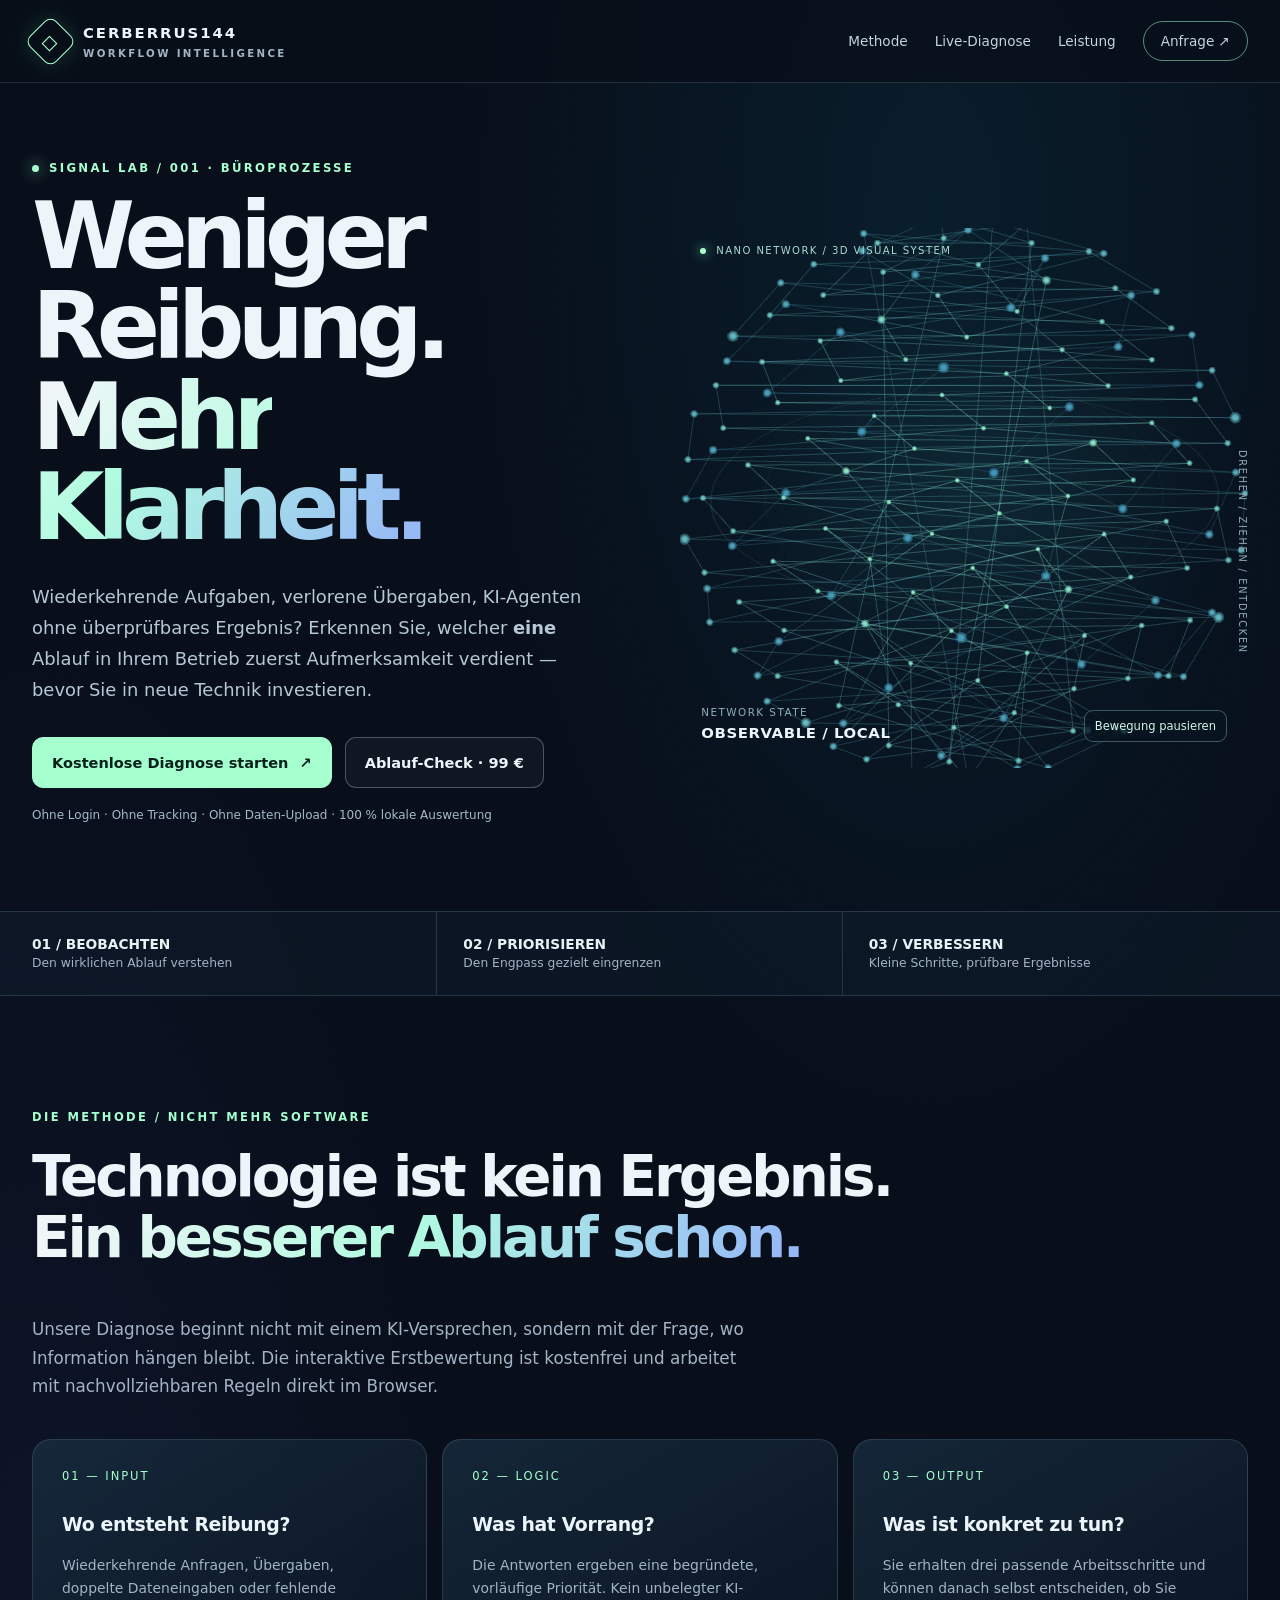
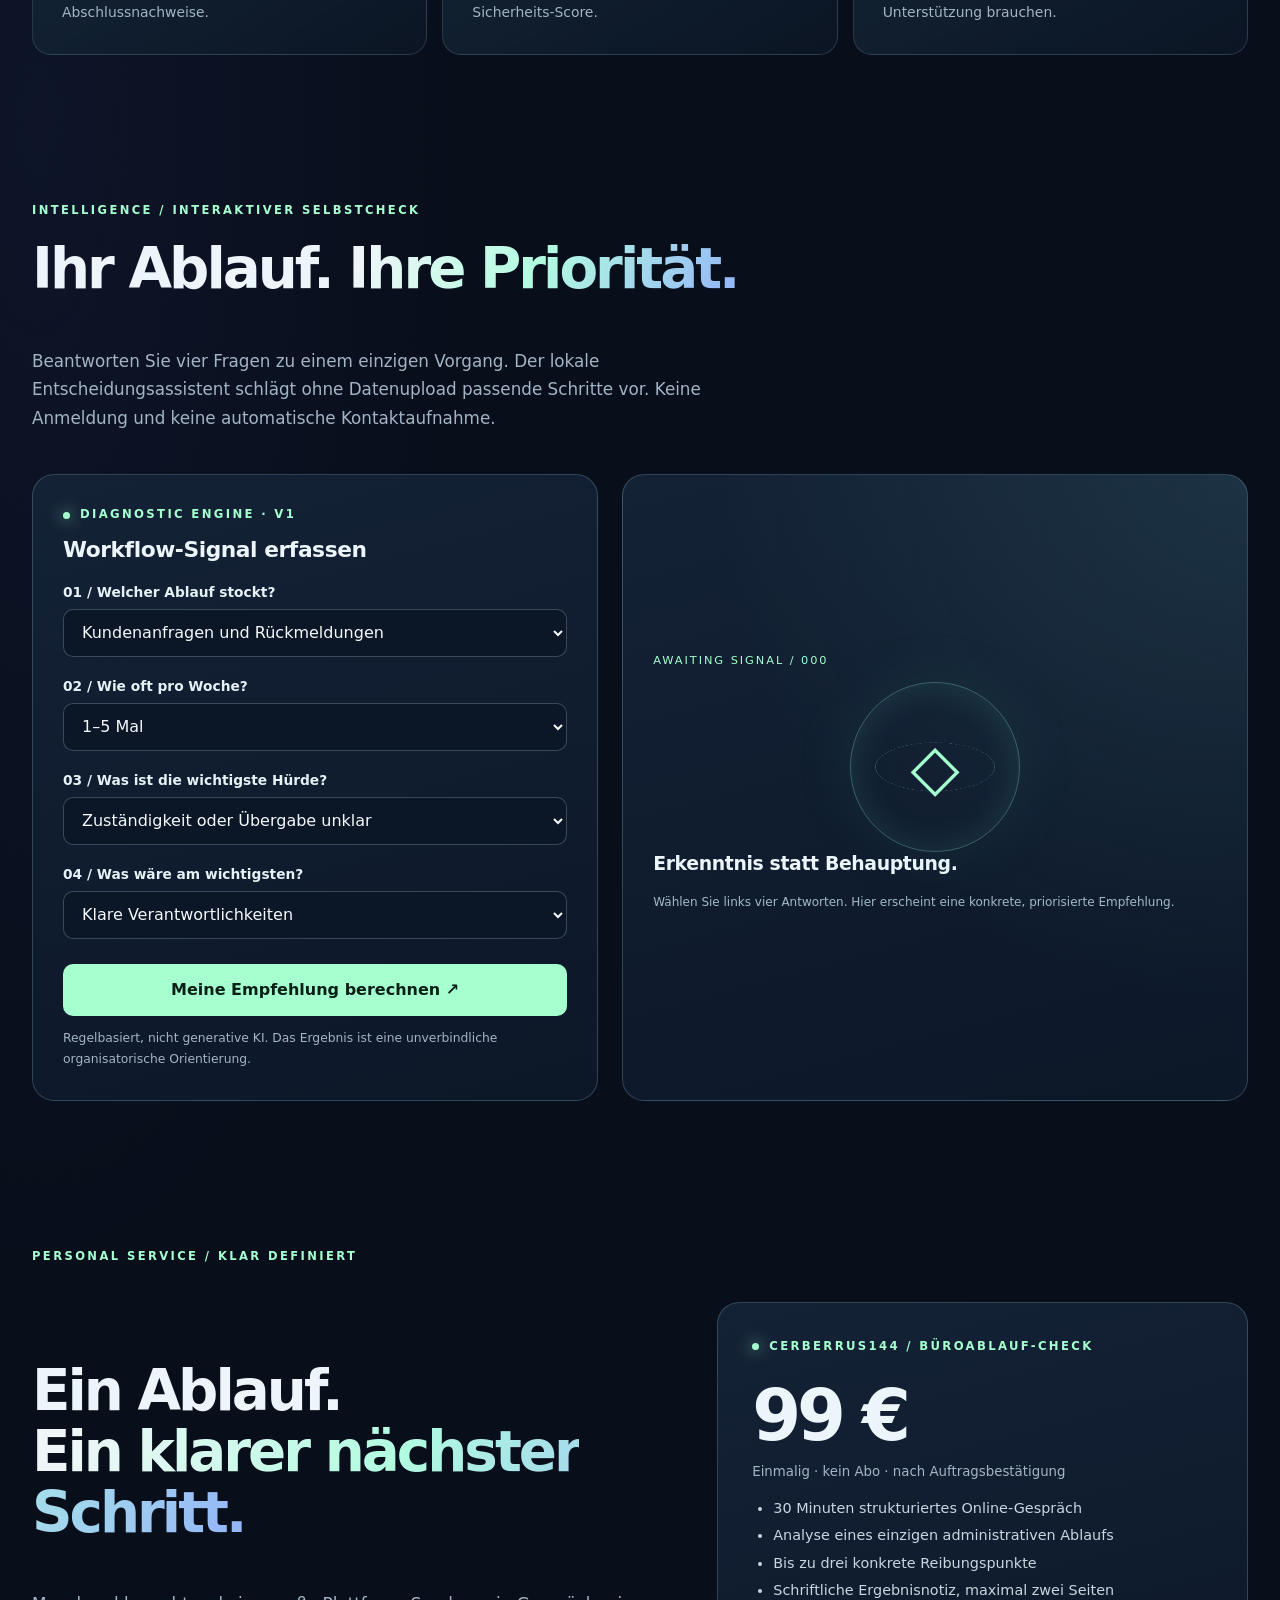
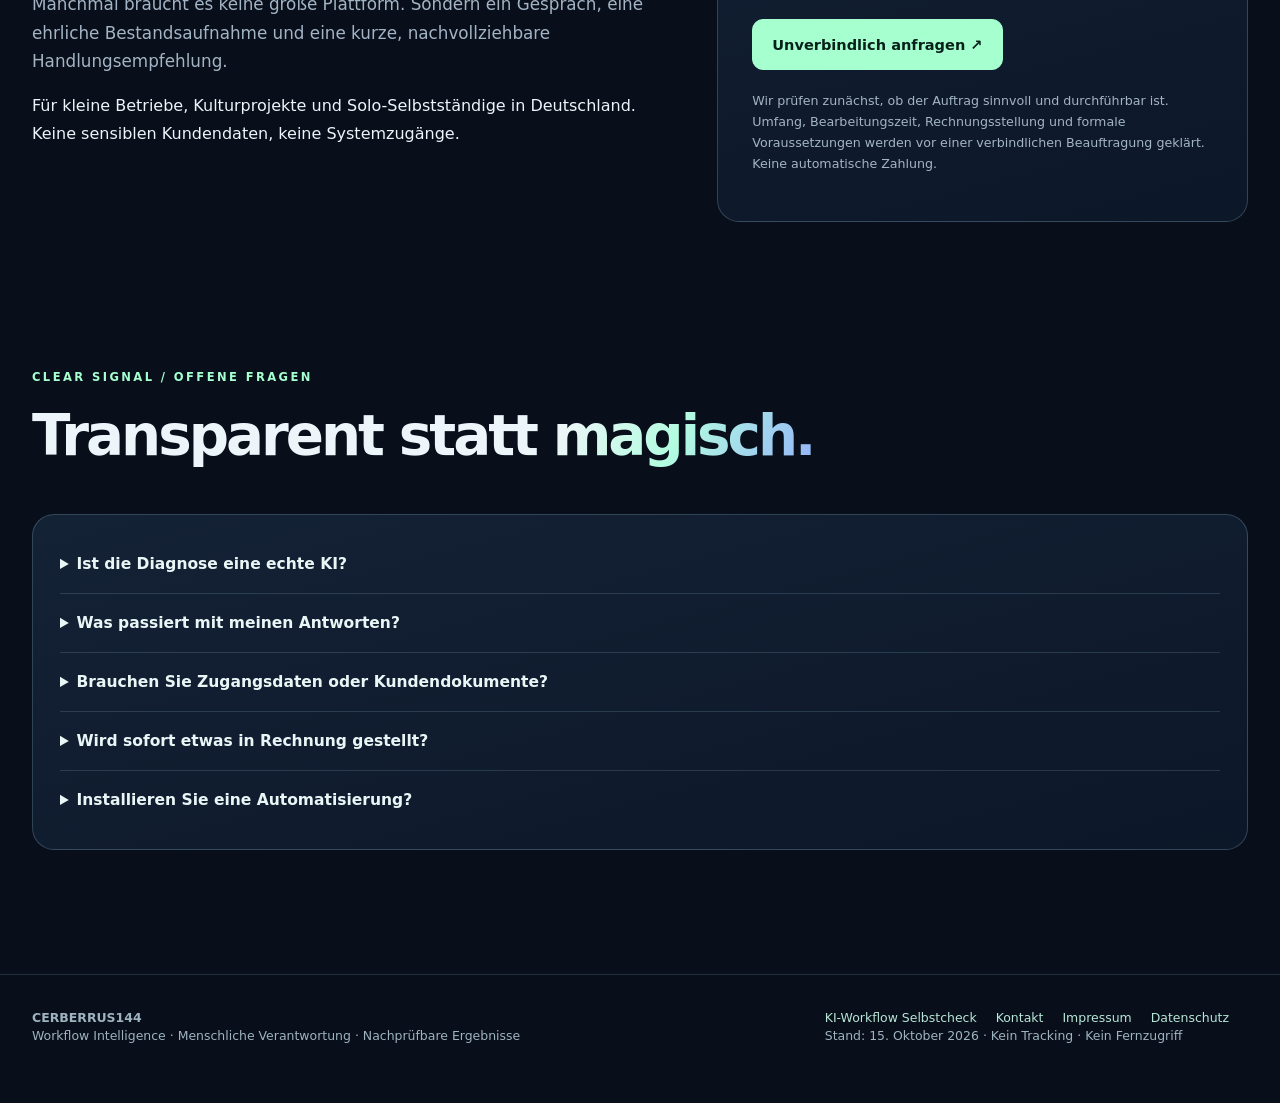
==== commit 96dca2d5: "Limit 3D WebGL rendering to approximately 30 FPS to reduce CPU and GPU load" ====
--- a/bueroablauf-check/index.html
+++ b/bueroablauf-check/index.html
@@ -323,7 +323,8 @@
 function bind(buf){gl.bindBuffer(gl.ARRAY_BUFFER,buf);gl.enableVertexAttribArray(locPos);gl.enableVertexAttribArray(locSize);gl.vertexAttribPointer(locPos,3,gl.FLOAT,false,16,0);gl.vertexAttribPointer(locSize,1,gl.FLOAT,false,16,12);}
 function draw(t){
  raf=0;if(!visible||document.hidden)return;
- if(!paused&&t-last>=30){yaw+=.0038;last=t;}
+ if(!paused&&t-last<32){raf=requestAnimationFrame(draw);return;}
+ if(!paused){yaw+=.0048;last=t;}
  var w=stage.clientWidth,h=stage.clientHeight,dpr=Math.min(window.devicePixelRatio||1,1.5);
  w=Math.max(1,Math.round(w*dpr));h=Math.max(1,Math.round(h*dpr));
  if(canvas.width!==w||canvas.height!==h){canvas.width=w;canvas.height=h;gl.viewport(0,0,w,h);}
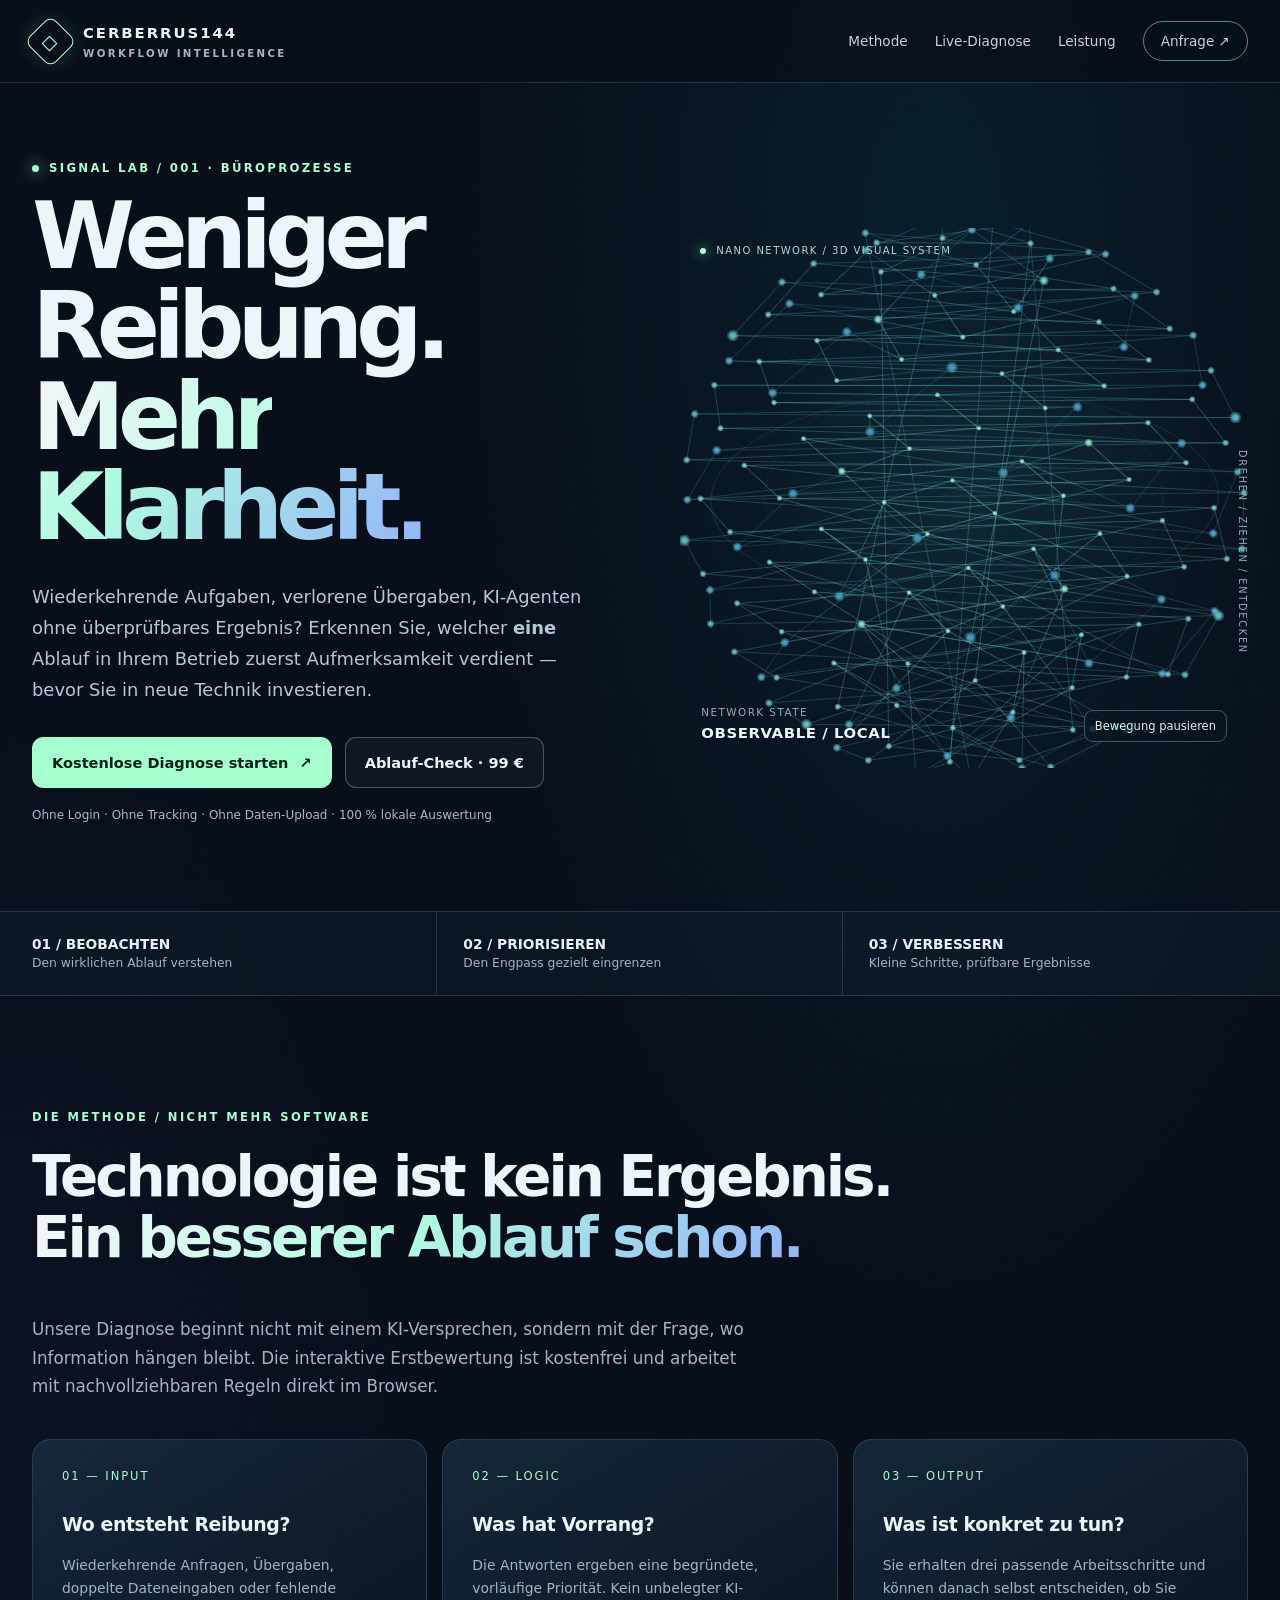
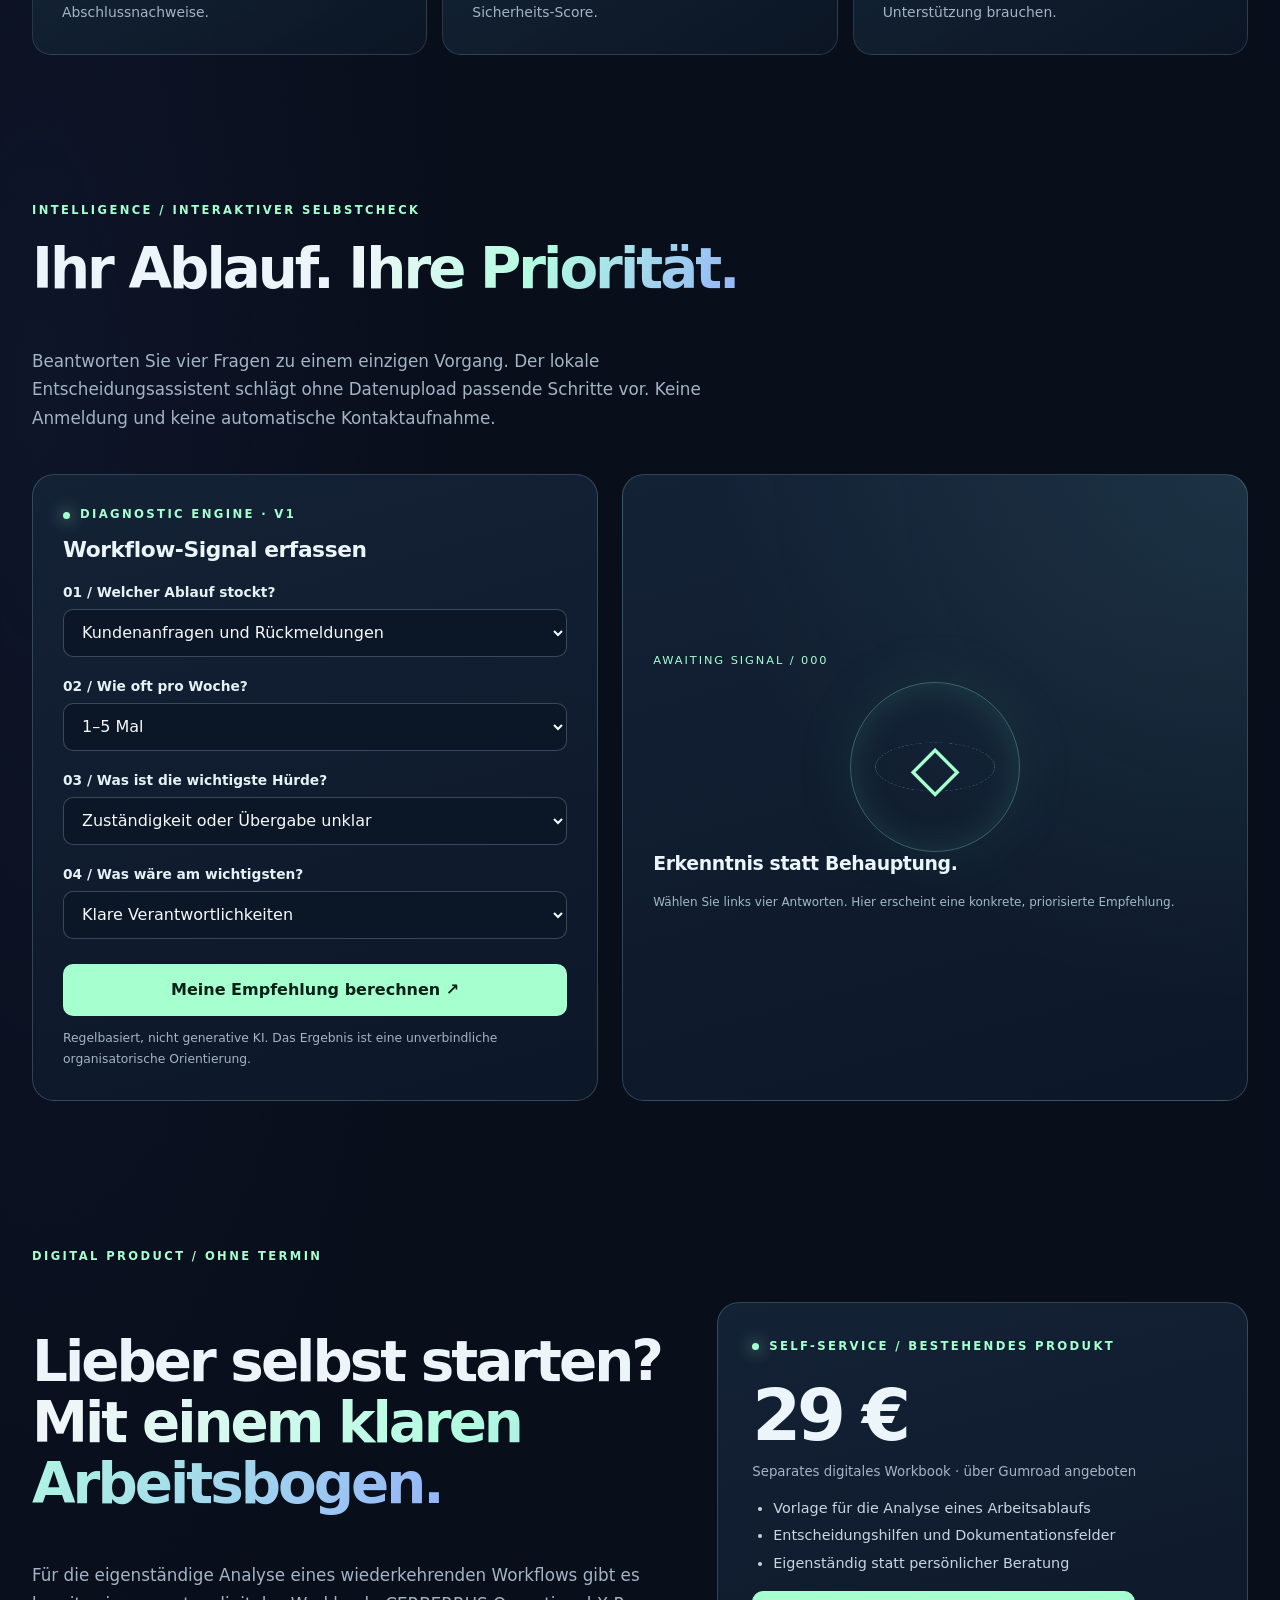
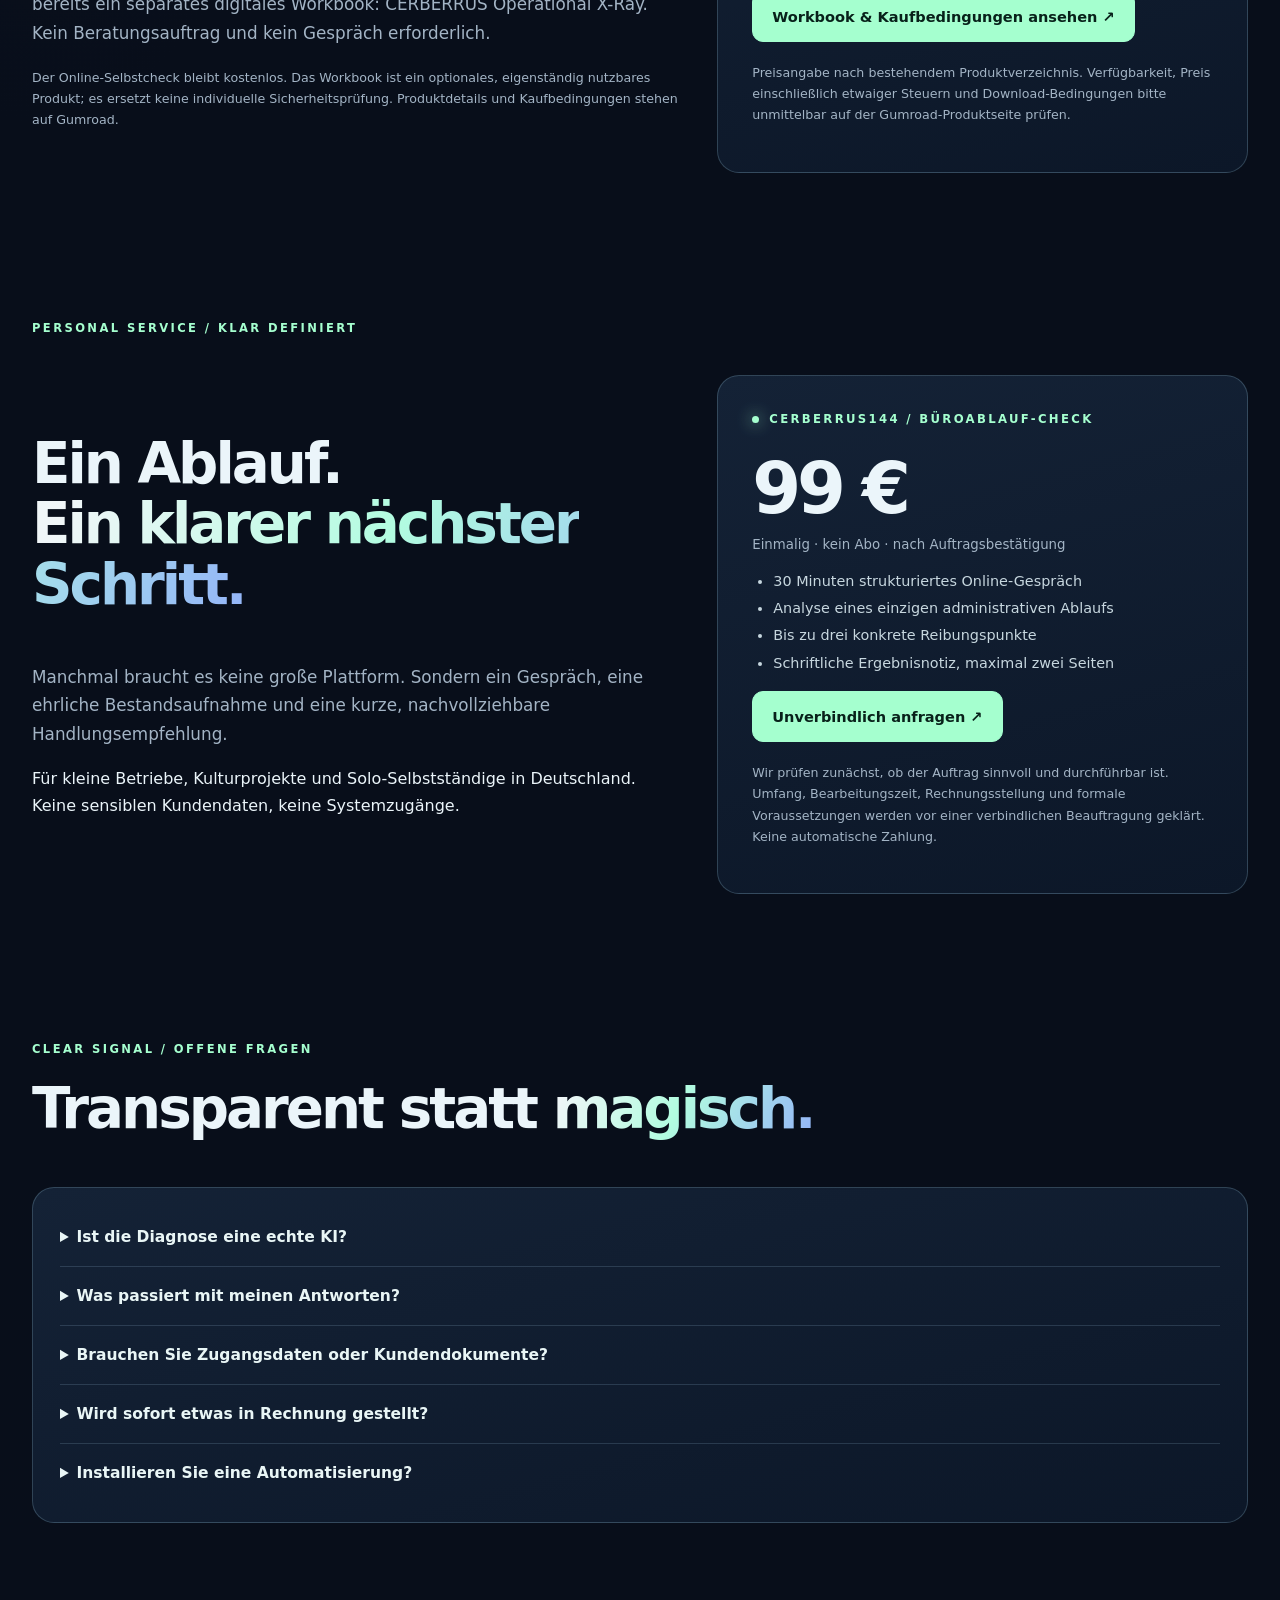
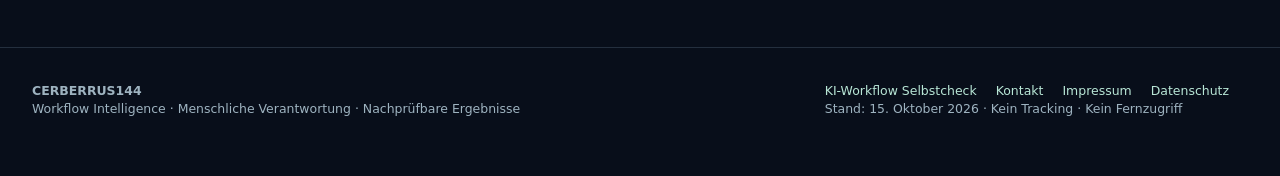
==== commit 0cf5b881: "Connect 3D diagnostic to existing self-serve Gumroad workbook as optional inbound digital product" ====
--- a/bueroablauf-check/index.html
+++ b/bueroablauf-check/index.html
@@ -190,12 +190,30 @@
      <div class="result-meta"><span class="pill" id="priorityPill">PRIORITÄT</span><span>LOCAL EVALUATION / NO UPLOAD</span></div>
      <h3 id="resultTitle"></h3><p id="resultReason"></p><ol id="resultSteps"></ol>
      <a id="resultInquiry" href="mailto:cerberrus144-os@agentmail.to?subject=B%C3%BCroablauf-Check%20Anfrage" class="btn primary">Passende Unterstützung anfragen ↗</a>
+     <p class="micro">Ohne persönliche Beratung weitermachen? <a href="https://smokycharly.gumroad.com/l/cyrada?utm_source=cerberrus144_3d&amp;utm_medium=owned&amp;utm_campaign=self_service_workbook" rel="noopener noreferrer">Das optionale 29-€-Workflow-Workbook ansehen ↗</a></p>
      <p class="micro">Sie entscheiden selbst, ob Ihr E-Mail-Programm geöffnet und eine Nachricht versendet wird. Kein Online-Versand durch diese Seite.</p>
     </div>
    </div>
   </div>
  </section>
- <section class="section" id="angebot">
+ <section class="section" id="selbstbedienung" aria-label="Digitales Selbstlernprodukt">
+ <p class="kicker">DIGITAL PRODUCT / OHNE TERMIN</p>
+ <div class="offer-wrap">
+  <div>
+   <h2>Lieber selbst starten?<br><span class="grad">Mit einem klaren Arbeitsbogen.</span></h2>
+   <p class="section-intro">Für die eigenständige Analyse eines wiederkehrenden Workflows gibt es bereits ein separates digitales Workbook: CERBERRUS Operational X-Ray. Kein Beratungsauftrag und kein Gespräch erforderlich.</p>
+   <p class="legal">Der Online-Selbstcheck bleibt kostenlos. Das Workbook ist ein optionales, eigenständig nutzbares Produkt; es ersetzt keine individuelle Sicherheitsprüfung. Produktdetails und Kaufbedingungen stehen auf Gumroad.</p>
+  </div>
+  <div class="offer">
+   <p class="eyebrow">SELF-SERVICE / BESTEHENDES PRODUKT</p>
+   <div class="price">29 €</div><small>Separates digitales Workbook · über Gumroad angeboten</small>
+   <ul><li>Vorlage für die Analyse eines Arbeitsablaufs</li><li>Entscheidungshilfen und Dokumentationsfelder</li><li>Eigenständig statt persönlicher Beratung</li></ul>
+   <a class="btn primary" href="https://smokycharly.gumroad.com/l/cyrada?utm_source=cerberrus144_3d&amp;utm_medium=owned&amp;utm_campaign=self_service_workbook" rel="noopener noreferrer">Workbook &amp; Kaufbedingungen ansehen ↗</a>
+   <p class="legal">Preisangabe nach bestehendem Produktverzeichnis. Verfügbarkeit, Preis einschließlich etwaiger Steuern und Download-Bedingungen bitte unmittelbar auf der Gumroad-Produktseite prüfen.</p>
+  </div>
+ </div>
+ </section>
+<section class="section" id="angebot">
   <p class="kicker">PERSONAL SERVICE / KLAR DEFINIERT</p>
   <div class="offer-wrap">
    <div>
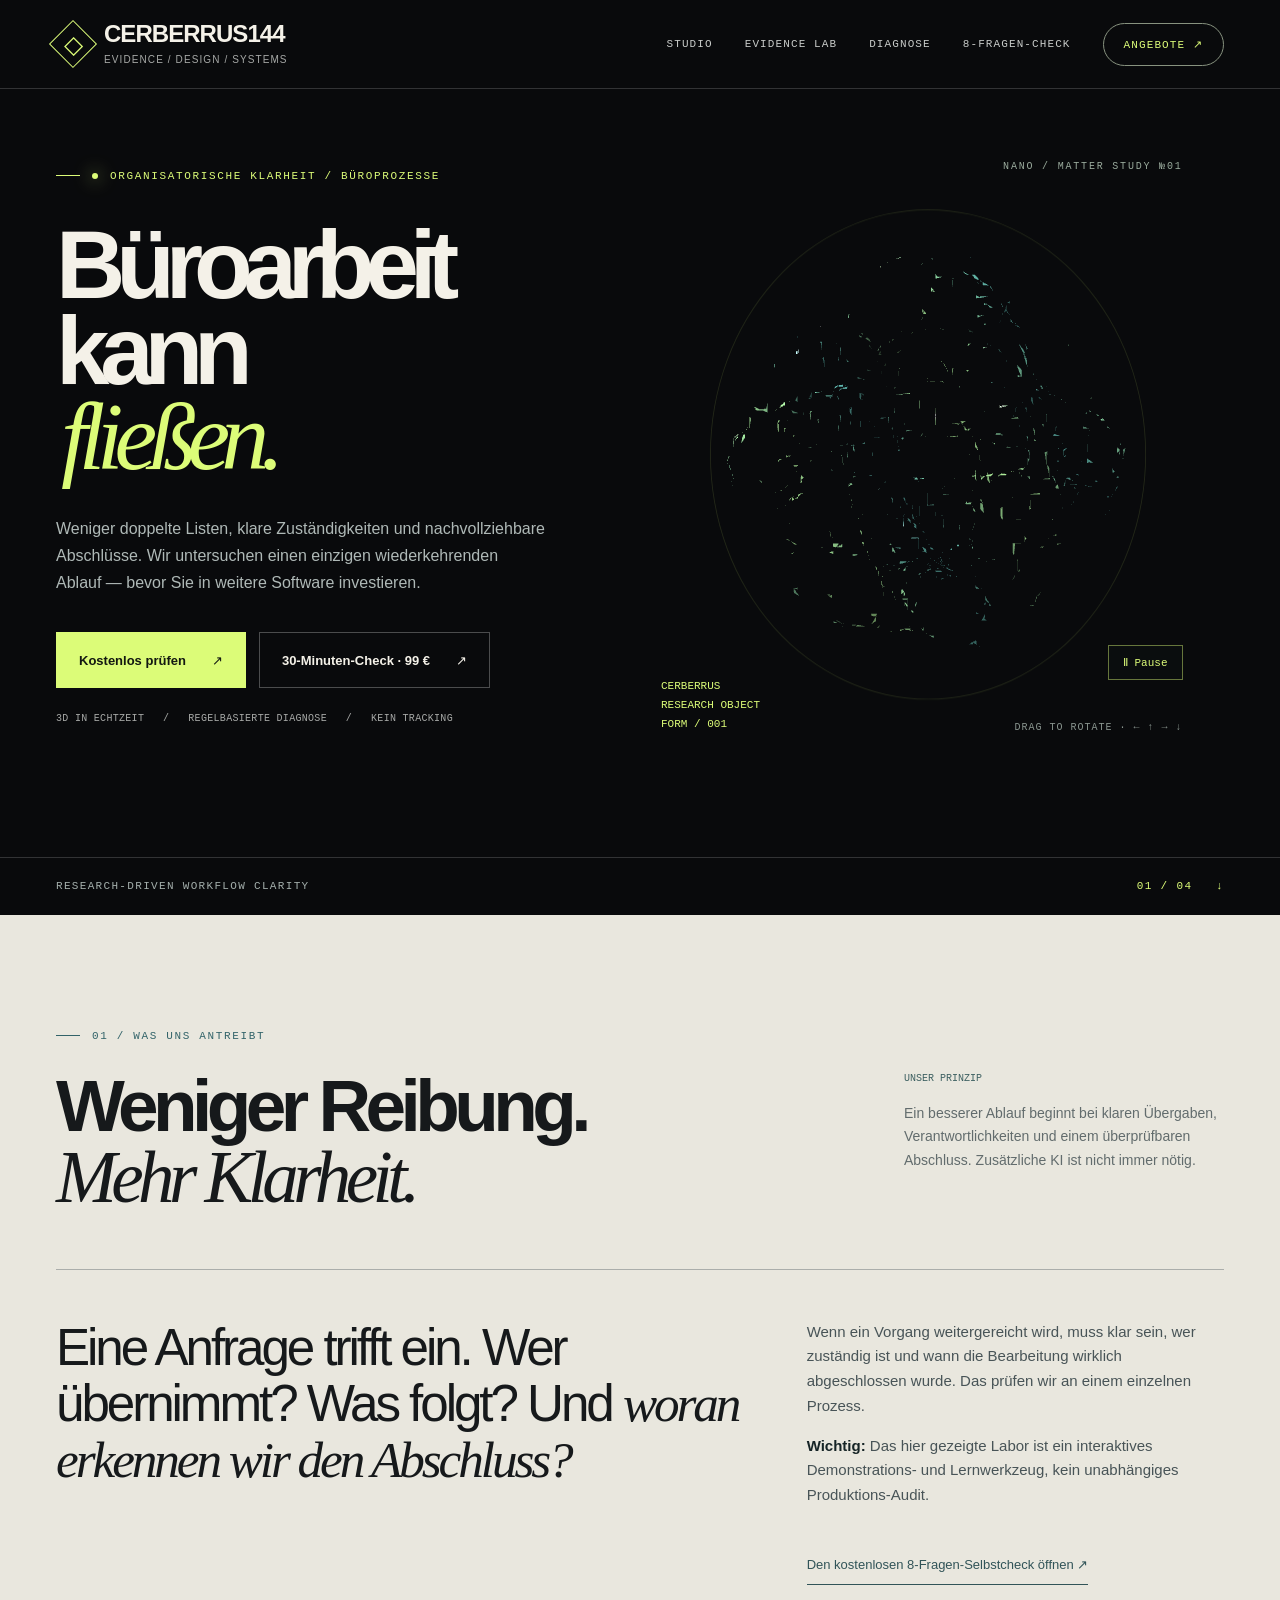
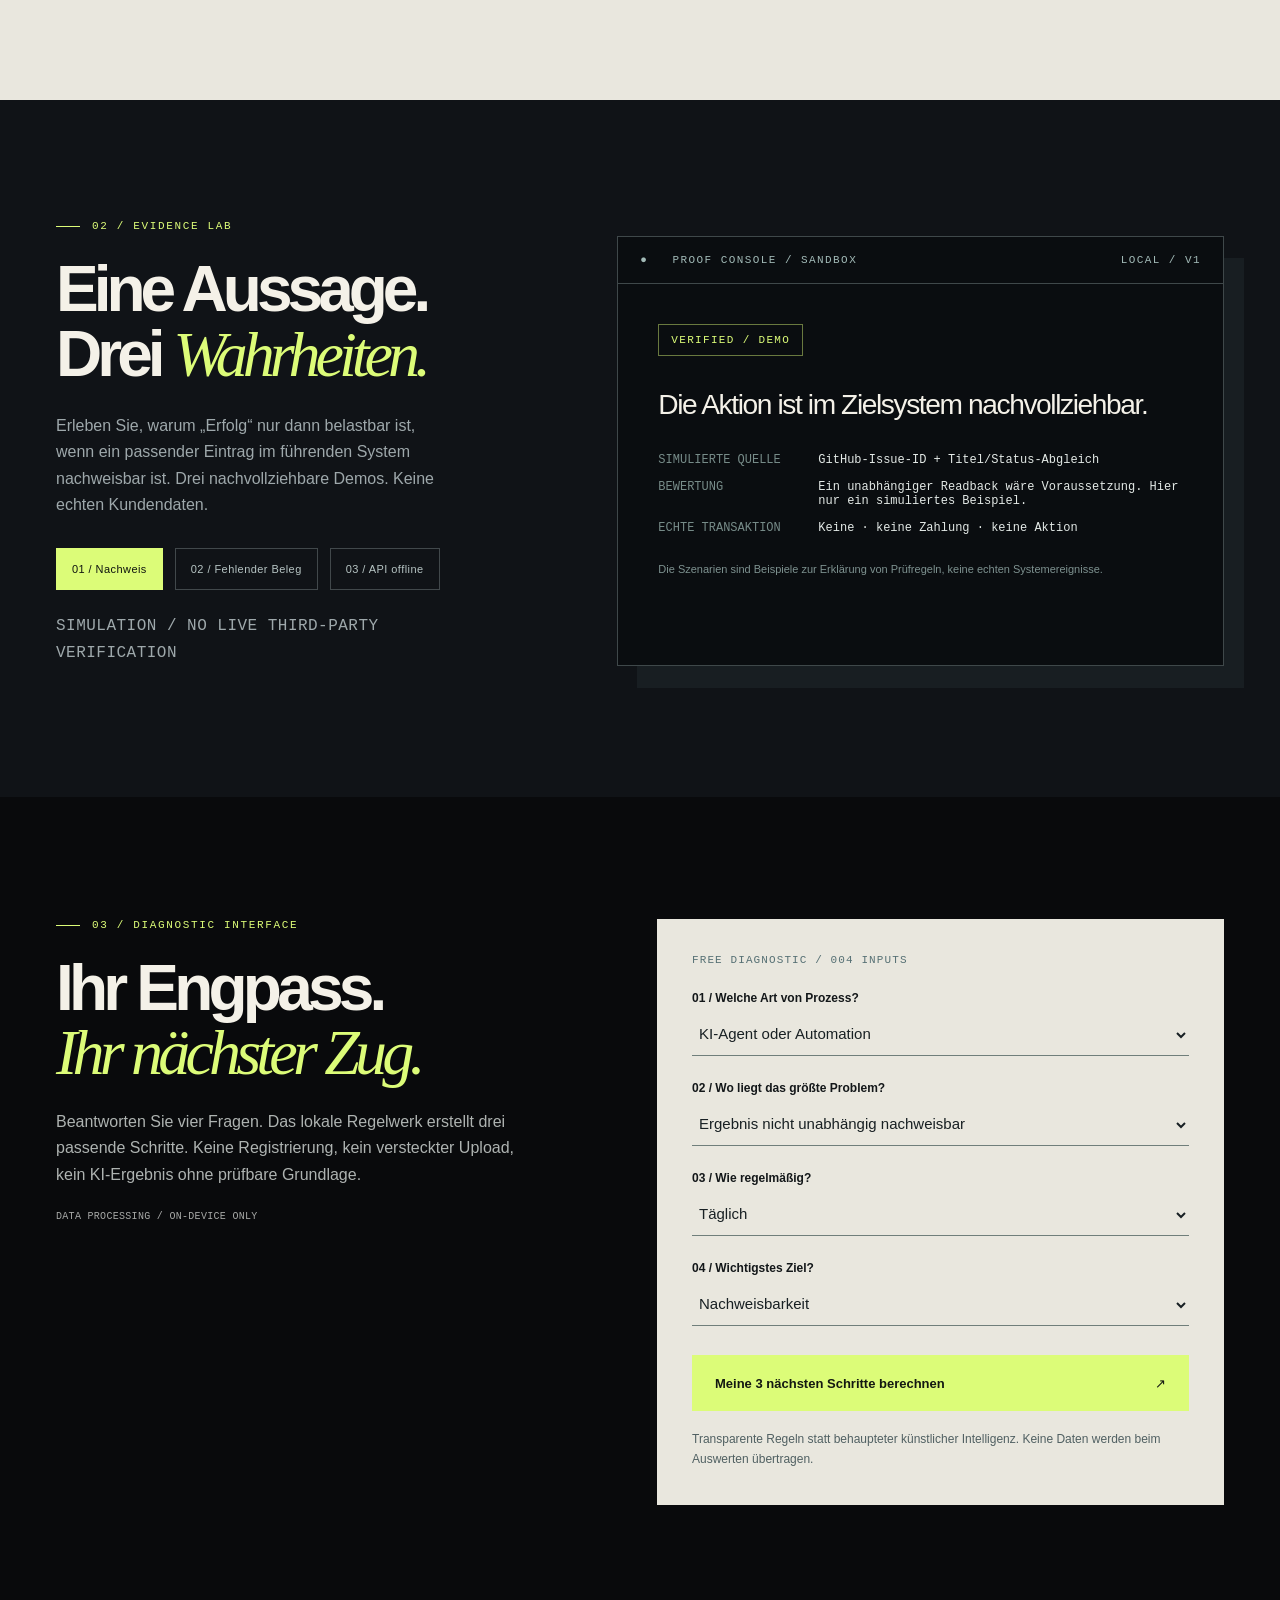
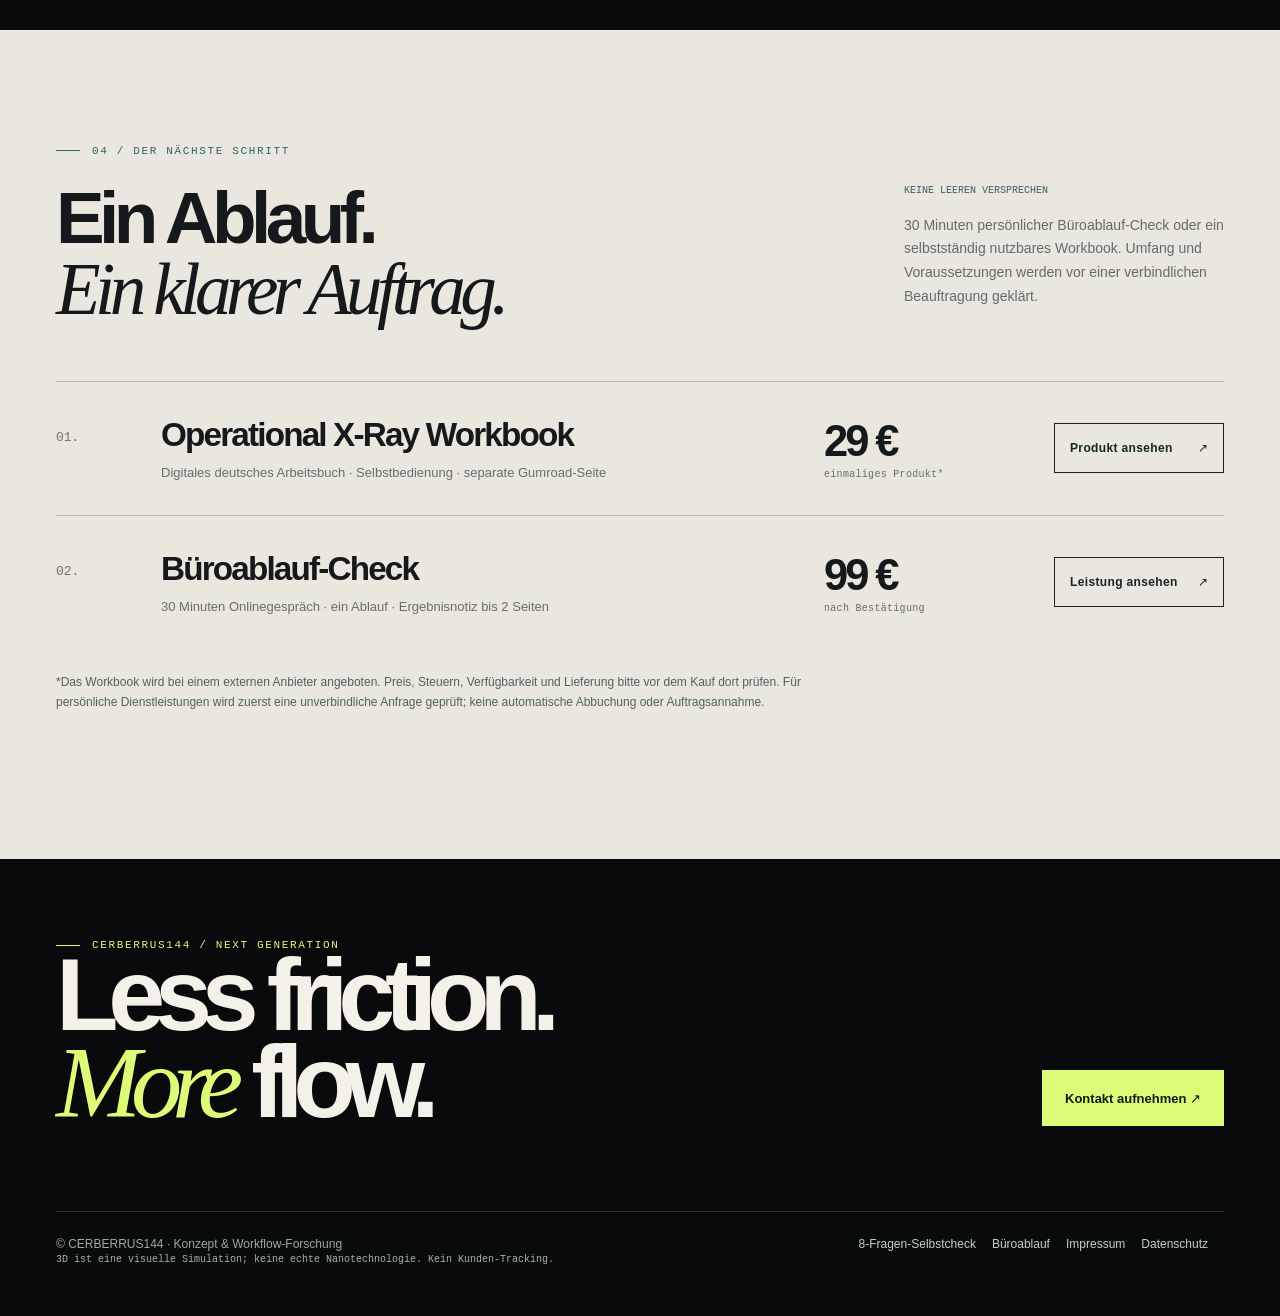
==== commit 41e45891: "Rebuild service page as coherent CERBERRUS V3 science-gallery site with distinct 99-euro office work" ====
--- a/bueroablauf-check/index.html
+++ b/bueroablauf-check/index.html
@@ -1,368 +1,23 @@
-<!doctype html>
-<html lang="de">
-<head>
-<meta charset="utf-8">
-<meta name="viewport" content="width=device-width,initial-scale=1">
-<meta name="theme-color" content="#080f1c">
-<title>Büroabläufe vereinfachen: intelligenter Workflow-Check | CERBERRUS144</title>
-<meta name="description" content="Wo verliert Ihr Betrieb Zeit? Kostenloser interaktiver Büroablauf-Check mit verständlicher Handlungsempfehlung. Optional: persönliche Ablaufanalyse, 30 Minuten, 99 € einmalig.">
-<meta name="robots" content="index,follow">
-<link rel="canonical" href="https://charlysmoky2010-hub.github.io/ai-guardrails-protocol/bueroablauf-check/">
-<meta property="og:type" content="website">
-<meta property="og:title" content="CERBERRUS144 | Weniger Reibung. Mehr Klarheit.">
-<meta property="og:description" content="Kostenloses interaktives Diagnose-Tool und klarer Büroablauf-Check für kleine Unternehmen. Keine Anmeldung.">
-<meta property="og:url" content="https://charlysmoky2010-hub.github.io/ai-guardrails-protocol/bueroablauf-check/">
-<script type="application/ld+json">
-{"@context":"https://schema.org","@type":"Service","name":"CERBERRUS144 Büroablauf-Check","serviceType":"Organisatorische Analyse eines Büroablaufs","description":"30 Minuten Online-Gespräch über einen einzelnen administrativen Ablauf mit einer kurzen schriftlichen Ergebnisnotiz, maximal zwei Seiten.","provider":{"@type":"Organization","name":"CERBERRUS144","url":"https://charlysmoky2010-hub.github.io/ai-guardrails-protocol/","email":"cerberrus144-os@agentmail.to"},"areaServed":{"@type":"Country","name":"Deutschland"},"offers":{"@type":"Offer","price":"99.00","priceCurrency":"EUR","description":"Einmaliger Büroablauf-Check nach individueller Bestätigung der Anfrage","url":"https://charlysmoky2010-hub.github.io/ai-guardrails-protocol/bueroablauf-check/"}}
-</script>
-<style>
-:root{color-scheme:dark;--bg:#080e1a;--bg2:#0c1526;--card:#101b2c;--txt:#ebf5fa;--muted:#a3b4c5;--line:rgba(160,200,225,.18);--mint:#a5ffcf;--cyan:#8bd9ed;--gold:#edd2a3;--radius:19px;font-family:Inter,ui-sans-serif,system-ui,-apple-system,BlinkMacSystemFont,"Segoe UI",sans-serif}
-*{box-sizing:border-box}html{scroll-behavior:smooth}body{margin:0;color:var(--txt);background:radial-gradient(ellipse 60% 35% at 73% 5%,rgba(13,82,101,.23),transparent 65%),radial-gradient(ellipse 55% 45% at 3% 40%,rgba(35,45,92,.22),transparent 60%),var(--bg);overflow-x:hidden}
-a{color:var(--mint)}a:focus-visible,button:focus-visible,input:focus-visible,select:focus-visible{outline:3px solid #e8d4a4;outline-offset:4px}button,input,select{font:inherit}button{cursor:pointer}p{line-height:1.7}h1,h2,h3,p{margin-top:0}
-h1{font-size:clamp(3.3rem,7.3vw,7.2rem);line-height:.97;letter-spacing:-.077em;font-weight:760;max-width:700px;margin-bottom:28px}
-h2{font-size:clamp(2.05rem,4.4vw,3.9rem);line-height:1.08;letter-spacing:-.053em}
-h3{font-size:1.18rem;letter-spacing:-.02em}
-.wrap{width:min(1240px,calc(100% - 64px));margin-inline:auto}
-header{position:relative;z-index:6;border-bottom:1px solid var(--line);background:rgba(7,14,24,.8)}
-.nav{min-height:82px;display:flex;align-items:center;justify-content:space-between;gap:22px}
-.logo{display:flex;align-items:center;gap:14px;color:var(--txt);text-decoration:none;font-size:.93rem;font-weight:780;letter-spacing:.13em;white-space:nowrap}
-.logomark{display:inline-grid;place-items:center;width:37px;height:37px;border:1px solid var(--mint);transform:rotate(45deg);border-radius:8px;color:var(--mint);box-shadow:0 0 22px rgba(127,246,194,.16)}
-.logomark span{transform:rotate(-45deg);font-size:1.3rem}
-.logodetail{display:block;font-size:.64rem;color:var(--muted);font-weight:600;letter-spacing:.23em;margin-top:5px}
-nav.links{display:flex;align-items:center;gap:27px;font-size:.85rem}
-nav.links a{text-decoration:none;color:#c4d3e0}nav.links a:hover{color:white}
-.nav-cta{border:1px solid rgba(165,255,207,.52);padding:11px 17px;border-radius:999px}
-.eyebrow{color:var(--mint);font-size:.73rem;letter-spacing:.20em;text-transform:uppercase;font-weight:760;display:flex;align-items:center;gap:10px}
-.eyebrow:before{content:"";width:7px;height:7px;border-radius:50%;background:var(--mint);box-shadow:0 0 16px var(--mint)}
-.hero{display:grid;grid-template-columns:1.06fr .94fr;gap:8px;align-items:center;padding-top:76px;padding-bottom:74px;min-height:690px}
-.hero .lead{font-size:clamp(1.06rem,1.4vw,1.24rem);line-height:1.73;color:#b5c8d5;max-width:560px}
-.grad{background:linear-gradient(115deg,#f0f6f8 5%,#b2fce0 48%,#95b7f7 98%);background-clip:text;-webkit-background-clip:text;color:transparent}
-.btns{display:flex;gap:13px;flex-wrap:wrap;margin-top:32px}
-.btn{display:inline-flex;align-items:center;justify-content:center;gap:11px;min-height:51px;padding:13px 19px;text-decoration:none;border-radius:11px;font-weight:720;font-size:.91rem;transition:transform .2s ease,background .2s ease}
-.btn:hover{transform:translateY(-2px)}
-.btn.primary{background:var(--mint);color:#08211a;border:1px solid var(--mint)}
-.btn.outline{color:var(--txt);background:rgba(255,255,255,.035);border:1px solid rgba(216,238,250,.29)}
-.micro{font-size:.75rem;line-height:1.6;color:#a3bac8;margin-top:18px}
-.scene{position:relative;height:540px;min-width:0;isolation:isolate;border-radius:36px;background:radial-gradient(ellipse 60% 50% at 53% 49%,rgba(37,104,111,.18),transparent 70%)}
-.scene::before{content:"";position:absolute;inset:5%;border:1px solid rgba(137,203,216,.15);border-radius:50%;transform:rotateX(64deg) rotate(-19deg);pointer-events:none}
-.scene::after{content:"";position:absolute;left:50%;top:50%;width:70%;aspect-ratio:1;border:1px dashed rgba(147,242,209,.1);border-radius:50%;transform:translate(-50%,-50%) rotateX(53deg);pointer-events:none}
-#nanoScene{width:100%;height:100%;display:block;cursor:grab;touch-action:pan-y}#nanoScene:active{cursor:grabbing}
-.scene-top,.scene-bottom,.scene-side{position:absolute;pointer-events:none;z-index:2}
-.scene-top{top:17px;left:20px;display:flex;align-items:center;gap:10px;font-size:.63rem;letter-spacing:.14em;color:#a8dace}
-.live-dot{width:6px;height:6px;border-radius:100%;background:#adffcf;box-shadow:0 0 12px #73ffb8}
-.scene-side{right:0;top:41%;font-size:.61rem;letter-spacing:.18em;color:#8eaab9;writing-mode:vertical-rl}
-.scene-bottom{bottom:26px;left:21px;right:21px;display:flex;justify-content:space-between;align-items:flex-end;font-size:.65rem;letter-spacing:.14em;color:#8eaeb8;gap:9px}
-.scene-bottom strong{display:block;font-size:.93rem;color:var(--txt);letter-spacing:.04em;margin-top:6px}
-.motion{pointer-events:auto;background:rgba(8,21,32,.78);border:1px solid rgba(161,221,218,.35);color:#d2f5e8;border-radius:9px;padding:8px 10px;font-size:.72rem}
-.strip{border-top:1px solid var(--line);border-bottom:1px solid var(--line);background:rgba(19,35,51,.36)}
-.strip-grid{display:grid;grid-template-columns:repeat(3,1fr)}.strip-grid div{padding:24px 26px;border-right:1px solid var(--line)}.strip-grid div:first-child{padding-left:0}.strip-grid div:last-child{border:0}
-.strip strong{display:block;font-size:.86rem;color:#e6f2f6}.strip span{font-size:.77rem;color:var(--muted)}
-.section{padding-top:112px;padding-bottom:34px;scroll-margin-top:28px}
-.kicker{font-size:.72rem;letter-spacing:.21em;color:var(--mint);font-weight:740;margin-bottom:19px}
-.section-intro{max-width:720px;font-size:1.05rem;color:var(--muted)}
-.flow{display:grid;grid-template-columns:repeat(3,1fr);gap:15px;margin-top:38px}
-.flow article{min-height:215px;padding:29px;background:linear-gradient(150deg,rgba(25,47,65,.75),rgba(12,22,37,.95));border:1px solid var(--line);border-radius:var(--radius)}
-.flow .index{font-size:.72rem;letter-spacing:.17em;color:var(--mint);display:block;margin-bottom:30px}
-.flow p{font-size:.87rem;color:var(--muted);margin:12px 0 0}
-.diagnostic{display:grid;grid-template-columns:.95fr 1.05fr;gap:24px;margin-top:42px;align-items:stretch}
-.formbox,.outbox,.offer,.faqs{background:linear-gradient(165deg,#142236,#0c1728);border:1px solid rgba(160,205,224,.24);border-radius:22px}
-.formbox,.outbox{padding:30px}
-.formbox h3{font-size:1.36rem}
-label{display:block;font-size:.86rem;color:#e5f1f5;font-weight:690;margin:21px 0 9px}
-select{width:100%;height:48px;padding:0 14px;border:1px solid rgba(180,212,228,.27);border-radius:10px;background:#0b1626;color:#f6f9fb}
-select option{background:#0b1626}
-.formbox .hint{color:var(--muted);font-size:.77rem;margin:12px 0 0}
-.diagnose-btn{width:100%;border:0;margin-top:25px;min-height:52px;border-radius:10px;background:var(--mint);color:#092017;font-weight:780}
-.outbox{position:relative;display:flex;flex-direction:column;justify-content:center;min-height:420px;background:radial-gradient(ellipse at 100% 0%,rgba(94,180,183,.13),transparent 60%),linear-gradient(165deg,#142236,#0c1728)}
-.outbox .status{font-size:.71rem;color:var(--mint);letter-spacing:.17em}
-.orb-small{display:grid;place-items:center;margin:auto;width:170px;height:170px;border:1px solid rgba(151,237,209,.32);border-radius:50%;box-shadow:inset 0 0 35px rgba(97,219,199,.14),0 0 70px rgba(88,213,188,.07);font-size:4rem;color:var(--mint);position:relative}
-.orb-small:after{content:"";position:absolute;width:70%;height:70%;border:1px dashed rgba(140,221,226,.32);border-radius:50%;transform:rotateX(66deg)}
-.result-wrap[hidden],.placeholder[hidden]{display:none}
-.result-wrap h3{font-size:1.6rem;margin:14px 0}.result-wrap p{font-size:.89rem;color:#c0d0da}
-.result-wrap ol{padding-left:22px}.result-wrap li{margin-bottom:11px;line-height:1.52;color:#e0ecf1;font-size:.86rem}
-.result-wrap .btn{margin-top:15px}
-.result-meta{display:flex;gap:8px;align-items:center;color:#a3d5be;font-size:.76rem;letter-spacing:.08em;flex-wrap:wrap}
-.pill{border:1px solid rgba(165,255,207,.34);padding:5px 9px;border-radius:99px}
-.offer-wrap{display:grid;grid-template-columns:1fr .82fr;gap:38px;align-items:center;margin-top:36px}
-.offer{padding:34px}
-.offer .price{font-size:4.4rem;letter-spacing:-.06em;font-weight:780;line-height:1.2;margin:17px 0 3px}
-.offer small{color:var(--muted)}
-.offer ul{padding-left:21px;color:#c7d7df;font-size:.9rem;line-height:1.9}
-.legal{color:var(--muted);font-size:.79rem;line-height:1.67;margin-top:20px}
-.faqs{padding:20px 27px;margin-top:34px}
-details{border-bottom:1px solid var(--line);padding:20px 0}
-details:last-child{border:0}details summary{cursor:pointer;color:#e9f6f6;font-size:.97rem;font-weight:660}
-details p{font-size:.87rem;color:var(--muted);margin:14px 0 0}
-footer{border-top:1px solid var(--line);margin-top:90px;padding:35px 0 45px;color:#9eb3c0;font-size:.78rem}
-footer .frow{display:flex;flex-wrap:wrap;justify-content:space-between;gap:24px}
-footer a{color:#b8e6d6;margin-right:19px;text-decoration:none}
-@media(max-width:950px){.hero{grid-template-columns:1fr;padding-top:58px;padding-bottom:25px;min-height:auto}.scene{height:420px;width:min(610px,100%);margin:auto}.diagnostic,.offer-wrap{grid-template-columns:1fr}.offer-wrap{gap:20px}.flow{grid-template-columns:1fr 1fr}.nav{min-height:72px}}
-@media(max-width:650px){.wrap{width:calc(100% - 34px)}.hero{padding-top:48px}h1{font-size:clamp(3rem,12vw,4.6rem)}.scene{height:350px}.nav .links{gap:11px}.nav .links a:not(.nav-cta){display:none}.logo{font-size:.8rem}.strip-grid{grid-template-columns:1fr}.strip-grid div{padding:14px 0;border-right:0;border-bottom:1px solid var(--line)}.strip-grid div:last-child{border:0}.section{padding-top:73px}.flow{grid-template-columns:1fr}.flow article{min-height:170px}.formbox,.outbox{padding:20px}.diagnostic{gap:14px}.offer{padding:24px}.scene-side{display:none}}
-@media(prefers-reduced-motion:reduce){html{scroll-behavior:auto}.btn{transition:none}.btn:hover{transform:none}}
-</style>
-</head>
-<body>
-<header>
- <div class="wrap nav">
-  <a class="logo" href="../" aria-label="CERBERRUS144 Hauptseite"><span class="logomark" aria-hidden="true"><span>◇</span></span><span>CERBERRUS144<span class="logodetail">WORKFLOW INTELLIGENCE</span></span></a>
-  <nav class="links" aria-label="Hauptnavigation">
-   <a href="#prozess">Methode</a><a href="#diagnose">Live-Diagnose</a><a href="#angebot">Leistung</a><a class="nav-cta" href="#angebot">Anfrage ↗</a>
-  </nav>
- </div>
-</header>
-<main>
-<div class="wrap">
- <section class="hero" aria-labelledby="hero-title">
-  <div class="hero-copy">
-   <p class="eyebrow">Signal Lab / 001 · Büroprozesse</p>
-   <h1 id="hero-title">Weniger Reibung.<br><span class="grad">Mehr Klarheit.</span></h1>
-   <p class="lead">Wiederkehrende Aufgaben, verlorene Übergaben, KI-Agenten ohne überprüfbares Ergebnis? Erkennen Sie, welcher <strong>eine</strong> Ablauf in Ihrem Betrieb zuerst Aufmerksamkeit verdient — bevor Sie in neue Technik investieren.</p>
-   <div class="btns"><a href="#diagnose" class="btn primary">Kostenlose Diagnose starten <span aria-hidden="true">↗</span></a><a href="#angebot" class="btn outline">Ablauf-Check · 99 €</a></div>
-   <p class="micro">Ohne Login · Ohne Tracking · Ohne Daten-Upload · 100 % lokale Auswertung</p>
-  </div>
-  <div class="scene" id="sceneWrap" role="group" aria-label="Interaktive dreidimensionale Netzwerkvisualisierung; mit Pfeiltasten oder Ziehen drehbar" tabindex="0">
-   <div class="scene-top"><span class="live-dot"></span> NANO NETWORK / 3D VISUAL SYSTEM</div>
-   <canvas id="nanoScene" aria-hidden="true"></canvas>
-   <div class="scene-side">DREHEN / ZIEHEN / ENTDECKEN</div>
-   <div class="scene-bottom"><div>NETWORK STATE<strong>OBSERVABLE / LOCAL</strong></div><button class="motion" type="button" id="motionBtn" aria-pressed="false">Bewegung pausieren</button></div>
-  </div>
- </section>
-</div>
-<div class="strip">
- <div class="wrap strip-grid">
-  <div><strong>01 / BEOBACHTEN</strong><span>Den wirklichen Ablauf verstehen</span></div>
-  <div><strong>02 / PRIORISIEREN</strong><span>Den Engpass gezielt eingrenzen</span></div>
-  <div><strong>03 / VERBESSERN</strong><span>Kleine Schritte, prüfbare Ergebnisse</span></div>
- </div>
-</div>
-<div class="wrap">
- <section class="section" id="prozess">
-  <p class="kicker">DIE METHODE / NICHT MEHR SOFTWARE</p>
-  <h2>Technologie ist kein Ergebnis.<br><span class="grad">Ein besserer Ablauf schon.</span></h2>
-  <p class="section-intro">Unsere Diagnose beginnt nicht mit einem KI-Versprechen, sondern mit der Frage, wo Information hängen bleibt. Die interaktive Erstbewertung ist kostenfrei und arbeitet mit nachvollziehbaren Regeln direkt im Browser.</p>
-  <div class="flow">
-   <article><span class="index">01 — INPUT</span><h3>Wo entsteht Reibung?</h3><p>Wiederkehrende Anfragen, Übergaben, doppelte Dateneingaben oder fehlende Abschlussnachweise.</p></article>
-   <article><span class="index">02 — LOGIC</span><h3>Was hat Vorrang?</h3><p>Die Antworten ergeben eine begründete, vorläufige Priorität. Kein unbelegter KI-Sicherheits-Score.</p></article>
-   <article><span class="index">03 — OUTPUT</span><h3>Was ist konkret zu tun?</h3><p>Sie erhalten drei passende Arbeitsschritte und können danach selbst entscheiden, ob Sie Unterstützung brauchen.</p></article>
-  </div>
- </section>
- <section class="section" id="diagnose">
-  <p class="kicker">INTELLIGENCE / INTERAKTIVER SELBSTCHECK</p>
-  <h2>Ihr Ablauf. <span class="grad">Ihre Priorität.</span></h2>
-  <p class="section-intro">Beantworten Sie vier Fragen zu einem einzigen Vorgang. Der lokale Entscheidungsassistent schlägt ohne Datenupload passende Schritte vor. Keine Anmeldung und keine automatische Kontaktaufnahme.</p>
-  <div class="diagnostic">
-   <form class="formbox" id="diagnosticForm">
-    <p class="eyebrow">DIAGNOSTIC ENGINE · V1</p><h3>Workflow-Signal erfassen</h3>
-    <label for="area">01 / Welcher Ablauf stockt?</label>
-    <select id="area" name="area" required>
-     <option value="inquiries">Kundenanfragen und Rückmeldungen</option>
-     <option value="appointments">Termine und Abstimmungen</option>
-     <option value="data">Listen und Dateneingaben</option>
-     <option value="agents">KI-Agenten und digitale Automationen</option>
-     <option value="other">Andere wiederkehrende Büroarbeit</option>
-    </select>
-    <label for="frequency">02 / Wie oft pro Woche?</label>
-    <select id="frequency" name="frequency" required>
-     <option value="low">1–5 Mal</option>
-     <option value="mid">6–20 Mal</option>
-     <option value="high">Mehr als 20 Mal</option>
-    </select>
-    <label for="friction">03 / Was ist die wichtigste Hürde?</label>
-    <select id="friction" name="friction" required>
-     <option value="handoff">Zuständigkeit oder Übergabe unklar</option>
-     <option value="waiting">Lange Warte- und Antwortzeiten</option>
-     <option value="duplicate">Mehrfache manuelle Eingabe</option>
-     <option value="proof">Erledigung nicht zuverlässig nachweisbar</option>
-    </select>
-    <label for="impact">04 / Was wäre am wichtigsten?</label>
-    <select id="impact" name="impact" required>
-     <option value="clarity">Klare Verantwortlichkeiten</option>
-     <option value="speed">Weniger Verzögerungen</option>
-     <option value="quality">Weniger Übertragungsfehler</option>
-     <option value="audit">Nachvollziehbare Abschlüsse</option>
-    </select>
-    <button type="submit" class="diagnose-btn">Meine Empfehlung berechnen ↗</button>
-    <p class="hint">Regelbasiert, nicht generative KI. Das Ergebnis ist eine unverbindliche organisatorische Orientierung.</p>
-   </form>
-   <div class="outbox" aria-live="polite" aria-atomic="true">
-    <div id="resultPlaceholder" class="placeholder"><p class="status">AWAITING SIGNAL / 000</p><div class="orb-small" aria-hidden="true">◇</div><h3>Erkenntnis statt Behauptung.</h3><p class="micro">Wählen Sie links vier Antworten. Hier erscheint eine konkrete, priorisierte Empfehlung.</p></div>
-    <div id="result" class="result-wrap" hidden>
-     <div class="result-meta"><span class="pill" id="priorityPill">PRIORITÄT</span><span>LOCAL EVALUATION / NO UPLOAD</span></div>
-     <h3 id="resultTitle"></h3><p id="resultReason"></p><ol id="resultSteps"></ol>
-     <a id="resultInquiry" href="mailto:cerberrus144-os@agentmail.to?subject=B%C3%BCroablauf-Check%20Anfrage" class="btn primary">Passende Unterstützung anfragen ↗</a>
-     <p class="micro">Ohne persönliche Beratung weitermachen? <a href="https://smokycharly.gumroad.com/l/cyrada?utm_source=cerberrus144_3d&amp;utm_medium=owned&amp;utm_campaign=self_service_workbook" rel="noopener noreferrer">Das optionale 29-€-Workflow-Workbook ansehen ↗</a></p>
-     <p class="micro">Sie entscheiden selbst, ob Ihr E-Mail-Programm geöffnet und eine Nachricht versendet wird. Kein Online-Versand durch diese Seite.</p>
-    </div>
-   </div>
-  </div>
- </section>
- <section class="section" id="selbstbedienung" aria-label="Digitales Selbstlernprodukt">
- <p class="kicker">DIGITAL PRODUCT / OHNE TERMIN</p>
- <div class="offer-wrap">
-  <div>
-   <h2>Lieber selbst starten?<br><span class="grad">Mit einem klaren Arbeitsbogen.</span></h2>
-   <p class="section-intro">Für die eigenständige Analyse eines wiederkehrenden Workflows gibt es bereits ein separates digitales Workbook: CERBERRUS Operational X-Ray. Kein Beratungsauftrag und kein Gespräch erforderlich.</p>
-   <p class="legal">Der Online-Selbstcheck bleibt kostenlos. Das Workbook ist ein optionales, eigenständig nutzbares Produkt; es ersetzt keine individuelle Sicherheitsprüfung. Produktdetails und Kaufbedingungen stehen auf Gumroad.</p>
-  </div>
-  <div class="offer">
-   <p class="eyebrow">SELF-SERVICE / BESTEHENDES PRODUKT</p>
-   <div class="price">29 €</div><small>Separates digitales Workbook · über Gumroad angeboten</small>
-   <ul><li>Vorlage für die Analyse eines Arbeitsablaufs</li><li>Entscheidungshilfen und Dokumentationsfelder</li><li>Eigenständig statt persönlicher Beratung</li></ul>
-   <a class="btn primary" href="https://smokycharly.gumroad.com/l/cyrada?utm_source=cerberrus144_3d&amp;utm_medium=owned&amp;utm_campaign=self_service_workbook" rel="noopener noreferrer">Workbook &amp; Kaufbedingungen ansehen ↗</a>
-   <p class="legal">Preisangabe nach bestehendem Produktverzeichnis. Verfügbarkeit, Preis einschließlich etwaiger Steuern und Download-Bedingungen bitte unmittelbar auf der Gumroad-Produktseite prüfen.</p>
-  </div>
- </div>
- </section>
-<section class="section" id="angebot">
-  <p class="kicker">PERSONAL SERVICE / KLAR DEFINIERT</p>
-  <div class="offer-wrap">
-   <div>
-    <h2>Ein Ablauf.<br><span class="grad">Ein klarer nächster Schritt.</span></h2>
-    <p class="section-intro">Manchmal braucht es keine große Plattform. Sondern ein Gespräch, eine ehrliche Bestandsaufnahme und eine kurze, nachvollziehbare Handlungsempfehlung.</p>
-    <p>Für kleine Betriebe, Kulturprojekte und Solo-Selbstständige in Deutschland. Keine sensiblen Kundendaten, keine Systemzugänge.</p>
-   </div>
-   <div class="offer">
-    <p class="eyebrow">CERBERRUS144 / BÜROABLAUF-CHECK</p>
-    <div class="price">99 €</div><small>Einmalig · kein Abo · nach Auftragsbestätigung</small>
-    <ul><li>30 Minuten strukturiertes Online-Gespräch</li><li>Analyse eines einzigen administrativen Ablaufs</li><li>Bis zu drei konkrete Reibungspunkte</li><li>Schriftliche Ergebnisnotiz, maximal zwei Seiten</li></ul>
-    <a class="btn primary" href="mailto:cerberrus144-os@agentmail.to?subject=Inbound%20B%C3%BCroablauf-Check%2099EUR%20%7C%203D-Seite&amp;body=Guten%20Tag%2C%0Aich%20interessiere%20mich%20unverbindlich%20f%C3%BCr%20den%20B%C3%BCroablauf-Check.%0A">Unverbindlich anfragen ↗</a>
-    <p class="legal">Wir prüfen zunächst, ob der Auftrag sinnvoll und durchführbar ist. Umfang, Bearbeitungszeit, Rechnungsstellung und formale Voraussetzungen werden vor einer verbindlichen Beauftragung geklärt. Keine automatische Zahlung.</p>
-   </div>
-  </div>
- </section>
- <section class="section" id="faq">
-  <p class="kicker">CLEAR SIGNAL / OFFENE FRAGEN</p>
-  <h2>Transparent statt <span class="grad">magisch.</span></h2>
-  <div class="faqs">
-   <details><summary>Ist die Diagnose eine echte KI?</summary><p>Die interaktive Auswertung nutzt dokumentierbare Regeln aus Ihren vier Antworten. Es werden weder ein externes Sprachmodell noch ein KI-Sicherheitsaudit oder eine Zertifizierung ausgeführt. Der 3D-Nano-Look ist eine digitale Visualisierung und keine reale Nanotechnologie.</p></details>
-   <details><summary>Was passiert mit meinen Antworten?</summary><p>Die Antworten werden ausschließlich im aktuellen Browser verarbeitet, nicht gespeichert und nicht an unsere Server übertragen. Nur wenn Sie selbst die E-Mail-Anfrage wählen, kann Ihr E-Mail-Programm eine vorausgefüllte Nachricht anzeigen.</p></details>
-   <details><summary>Brauchen Sie Zugangsdaten oder Kundendokumente?</summary><p>Nein. Der 99-€-Einstiegscheck erfordert weder administrative Zugänge noch die Übertragung personenbezogener Kundendaten.</p></details>
-   <details><summary>Wird sofort etwas in Rechnung gestellt?</summary><p>Nein. Der erste Kontakt ist unverbindlich und kostenlos. Ein Auftrag kommt erst nach gesonderter Bestätigung des Leistungsumfangs und der Voraussetzungen zustande.</p></details>
-   <details><summary>Installieren Sie eine Automatisierung?</summary><p>Nein. Softwareinstallation, vollständige Automatisierung, laufende Betreuung, Rechtsberatung und garantierte Ersparnisse sind nicht Teil des Angebots.</p></details>
-  </div>
- </section>
-</div>
-</main>
-<footer><div class="wrap frow"><div><strong>CERBERRUS144</strong><p>Workflow Intelligence · Menschliche Verantwortung · Nachprüfbare Ergebnisse</p></div><div><a href="../">KI-Workflow Selbstcheck</a><a href="mailto:cerberrus144-os@agentmail.to">Kontakt</a><a href="https://vlgibwclecuhnnrgycnx.supabase.co/functions/v1/phi-nexus-public?page=imprint&amp;locale=de">Impressum</a><a href="https://vlgibwclecuhnnrgycnx.supabase.co/functions/v1/phi-nexus-public?page=privacy&amp;locale=de">Datenschutz</a><p>Stand: 15. Oktober 2026 · Kein Tracking · Kein Fernzugriff</p></div></div></footer>
-<script>
-(function(){
-"use strict";
-var form=document.getElementById("diagnosticForm");
-var categories={
- inquiries:{name:"Kundenanfragen",step:"Legen Sie einen Eingangskanal und eine verantwortliche Person für jede Anfrage fest."},
- appointments:{name:"Terminabstimmung",step:"Definieren Sie ein gemeinsames Termin- und Freigabeverfahren für den ausgewählten Ablauf."},
- data:{name:"Dateneingaben",step:"Bestimmen Sie eine verbindliche Ausgangsliste und streichen Sie unnötige Kopien."},
- agents:{name:"KI-Agenten",step:"Definieren Sie vor jeder Agentenaktion einen erlaubten Vorgang und das erwartete Nachweisformat."},
- other:{name:"Büroprozess",step:"Skizzieren Sie die einzelnen Schritte von Eingang bis bestätigtem Abschluss."}
-};
-var frictions={
- handoff:{title:"Zuständigkeiten zuerst klären",step:"Dokumentieren Sie bei jeder Übergabe Sender, Empfänger und Rückmeldefrist."},
- waiting:{title:"Wartezeiten sichtbar machen",step:"Notieren Sie Eingang, erwartete Antwortfrist und tatsächliche Rückmeldung für fünf Beispiele."},
- duplicate:{title:"Doppelte Eingaben reduzieren",step:"Markieren Sie jedes Feld, das im selben Vorgang mehrmals erfasst wird, und bestimmen Sie eine Hauptquelle."},
- proof:{title:"Abschlussnachweise festlegen",step:"Definieren Sie einen überprüfbaren Abschlussbeleg im führenden System, statt nur einen Erfolgsstatus zu übernehmen."}
-};
-var impacts={
- clarity:"Benennen Sie für jeden Schritt genau eine entscheidungsbefugte Person.",
- speed:"Vereinbaren Sie eine realistische Frist und einen klaren Eskalationsweg.",
- quality:"Prüfen Sie die Eingabestelle, an der die meisten Korrekturen entstehen.",
- audit:"Erfassen Sie einen extern lesbaren Abschlussstatus und eine Quelle als Nachweis."
-};
-form.addEventListener("submit",function(ev){
- ev.preventDefault();
- var area=document.getElementById("area").value;
- var freq=document.getElementById("frequency").value;
- var friction=document.getElementById("friction").value;
- var impact=document.getElementById("impact").value;
- var intensity=freq==="high"?"HOCH":freq==="mid"?"MITTEL":"GEZIELT";
- var reason=freq==="high"?"Bei mehr als 20 Wiederholungen pro Woche lohnt es sich, den Engpass zuerst sichtbar zu machen.":freq==="mid"?"Der Ablauf tritt regelmäßig auf. Starten Sie mit einer kleinen, überprüfbaren Änderung.":"Auch bei wenigen Fällen hilft eine eindeutig dokumentierte Zuständigkeit und ein überprüfbarer Abschluss.";
- if(area==="agents"&&friction==="proof")reason+=" Bei KI-Agenten gilt besonders: Eine Erfolgsmeldung ersetzt keinen unabhängig aus der Zielanwendung gelesenen Beleg.";
- document.getElementById("priorityPill").textContent="ARBEITSPRIORITÄT: "+intensity;
- document.getElementById("resultTitle").textContent=frictions[friction].title;
- document.getElementById("resultReason").textContent=categories[area].name+": "+reason+" Diese Priorität ist eine Heuristik, keine gemessene Einsparung oder Risikozertifizierung.";
- var li=document.getElementById("resultSteps");li.replaceChildren();
- [categories[area].step,frictions[friction].step,impacts[impact]].forEach(function(step){var el=document.createElement("li");el.textContent=step;li.appendChild(el)});
- var detail="Betriebsablauf: "+categories[area].name+"\nHürde: "+frictions[friction].title+"\nHäufigkeit: "+(freq==="high"?"über 20/Woche":freq==="mid"?"6-20/Woche":"1-5/Woche")+"\nPriorität: "+intensity+"\nAnfrage: Bitte den Umfang des 99-EUR-Büroablauf-Checks unverbindlich prüfen.\n";
- document.getElementById("resultInquiry").href="mailto:cerberrus144-os@agentmail.to?subject="+encodeURIComponent("Inbound Workflow Check | 3D-Diagnose")+"&body="+encodeURIComponent("Guten Tag,\n\n"+detail+"\nMit freundlichen Grüßen");
- document.getElementById("resultPlaceholder").hidden=true;
- document.getElementById("result").hidden=false;
- document.getElementById("resultTitle").setAttribute("tabindex","-1");document.getElementById("resultTitle").focus({preventScroll:true});
-});
-var canvas=document.getElementById("nanoScene"),stage=document.getElementById("sceneWrap"),toggle=document.getElementById("motionBtn");
-var reduced=window.matchMedia&&window.matchMedia("(prefers-reduced-motion: reduce)").matches;
-var saveData=navigator.connection&&navigator.connection.saveData;
-var paused=!!(reduced||saveData),visible=true,raf=0,last=0,yaw=.25,pitch=-.12,dragging=false,lastX=0,lastY=0;
-function syncMotion(){toggle.textContent=paused?"Bewegung starten":"Bewegung pausieren";toggle.setAttribute("aria-pressed",String(paused));}
-syncMotion();
-function make2DFallback(){canvas.style.display="none";var el=document.createElement("div");el.style.cssText="position:absolute;top:20%;left:17%;width:66%;aspect-ratio:1;border-radius:50%;border:1px solid rgba(165,255,207,.55);box-shadow:0 0 95px rgba(52,212,175,.13),inset 0 0 70px rgba(78,177,195,.18);transform:rotateX(58deg) rotateZ(24deg)";el.setAttribute("aria-hidden","true");stage.appendChild(el);}
-var gl;try{gl=canvas.getContext("webgl",{alpha:true,antialias:true,powerPreference:"low-power",preserveDrawingBuffer:false});}catch(e){}
-if(!gl){make2DFallback();toggle.hidden=true;return;}
-function shader(type,src){var sh=gl.createShader(type);gl.shaderSource(sh,src);gl.compileShader(sh);if(!gl.getShaderParameter(sh,gl.COMPILE_STATUS))throw Error("3d shader");return sh;}
-var program;
-try{
- var vs=shader(gl.VERTEX_SHADER,[
- "attribute vec3 aPos;attribute float aSize;",
- "uniform float uYaw;uniform float uPitch;uniform float uAspect;",
- "varying float vDepth;varying float vSize;",
- "void main(){",
- "float cy=cos(uYaw),sy=sin(uYaw),cx=cos(uPitch),sx=sin(uPitch);",
- "vec3 p=vec3(aPos.x*cy+aPos.z*sy,aPos.y,-aPos.x*sy+aPos.z*cy);",
- "p=vec3(p.x,p.y*cx-p.z*sx,p.y*sx+p.z*cx);",
- "float z=p.z+5.0;",
- "vec2 proj=vec2(p.x/uAspect,p.y)*2.9/z;",
- "gl_Position=vec4(proj,0.0,1.0);",
- "gl_PointSize=min(12.0,max(2.0,aSize*28.0/z));",
- "vDepth=clamp((p.z+2.3)/4.6,0.0,1.0);vSize=aSize;",
- "}"
- ].join("\n"));
- var fs=shader(gl.FRAGMENT_SHADER,[
- "precision mediump float;uniform float uPoints;varying float vDepth;varying float vSize;",
- "void main(){",
- "vec3 col=mix(vec3(.20,.53,.71),vec3(.65,1.0,.77),vDepth);",
- "if(uPoints>.5){float d=length(gl_PointCoord-vec2(.5));if(d>.49)discard;",
- "float glow=1.0-smoothstep(.12,.49,d);gl_FragColor=vec4(col,.24+.76*glow);}",
- "else{gl_FragColor=vec4(col,.12+.24*vDepth);}",
- "}"
- ].join("\n"));
- program=gl.createProgram();gl.attachShader(program,vs);gl.attachShader(program,fs);gl.linkProgram(program);
- if(!gl.getProgramParameter(program,gl.LINK_STATUS))throw Error("3d program");
-}catch(e){make2DFallback();toggle.hidden=true;return;}
-gl.useProgram(program);gl.enable(gl.BLEND);gl.blendFunc(gl.SRC_ALPHA,gl.ONE_MINUS_SRC_ALPHA);
-var locPos=gl.getAttribLocation(program,"aPos"),locSize=gl.getAttribLocation(program,"aSize");
-var uYaw=gl.getUniformLocation(program,"uYaw"),uPitch=gl.getUniformLocation(program,"uPitch"),uAspect=gl.getUniformLocation(program,"uAspect"),uPoints=gl.getUniformLocation(program,"uPoints");
-var verts=[],nodes=[],edges=[],N=160,phi=Math.PI*(3-Math.sqrt(5));
-for(var i=0;i<N;i++){
- var y=1-2*(i+.5)/N,rr=Math.sqrt(1-y*y),theta=i*phi;
- nodes.push([1.7*rr*Math.cos(theta),1.7*y,1.7*rr*Math.sin(theta),i%11===0?1.9:1.25]);
-}
-function appendTo(out,node){out.push(node[0],node[1],node[2],node[3]);}
-for(var i=0;i<N;i++){appendTo(verts,nodes[i]);var j=(i+1)%N;appendTo(edges,nodes[i]);appendTo(edges,nodes[j]);var k=(i+13)%N;if(i%2===0){appendTo(edges,nodes[i]);appendTo(edges,nodes[k]);}}
-function mkBuffer(items){var b=gl.createBuffer();gl.bindBuffer(gl.ARRAY_BUFFER,b);gl.bufferData(gl.ARRAY_BUFFER,new Float32Array(items),gl.STATIC_DRAW);return b;}
-var points=mkBuffer(verts),lines=mkBuffer(edges);
-function bind(buf){gl.bindBuffer(gl.ARRAY_BUFFER,buf);gl.enableVertexAttribArray(locPos);gl.enableVertexAttribArray(locSize);gl.vertexAttribPointer(locPos,3,gl.FLOAT,false,16,0);gl.vertexAttribPointer(locSize,1,gl.FLOAT,false,16,12);}
-function draw(t){
- raf=0;if(!visible||document.hidden)return;
- if(!paused&&t-last<32){raf=requestAnimationFrame(draw);return;}
- if(!paused){yaw+=.0048;last=t;}
- var w=stage.clientWidth,h=stage.clientHeight,dpr=Math.min(window.devicePixelRatio||1,1.5);
- w=Math.max(1,Math.round(w*dpr));h=Math.max(1,Math.round(h*dpr));
- if(canvas.width!==w||canvas.height!==h){canvas.width=w;canvas.height=h;gl.viewport(0,0,w,h);}
- gl.clearColor(0,0,0,0);gl.clear(gl.COLOR_BUFFER_BIT);
- gl.uniform1f(uYaw,yaw);gl.uniform1f(uPitch,pitch);gl.uniform1f(uAspect,w/h);
- gl.uniform1f(uPoints,0);bind(lines);gl.drawArrays(gl.LINES,0,edges.length/4);
- gl.uniform1f(uPoints,1);bind(points);gl.drawArrays(gl.POINTS,0,verts.length/4);
- if(!paused&&visible&&!document.hidden)raf=requestAnimationFrame(draw);
-}
-function update(){if(!raf&&visible&&!document.hidden)raf=requestAnimationFrame(draw);}
-toggle.addEventListener("click",function(){paused=!paused;syncMotion();update();});
-stage.addEventListener("pointerdown",function(e){if(e.target===toggle||!e.isPrimary)return;dragging=true;lastX=e.clientX;lastY=e.clientY;stage.setPointerCapture(e.pointerId);});
-stage.addEventListener("pointermove",function(e){if(!dragging)return;yaw+=(e.clientX-lastX)*.007;pitch=Math.max(-1.2,Math.min(1.2,pitch+(e.clientY-lastY)*.006));lastX=e.clientX;lastY=e.clientY;update();});
-stage.addEventListener("pointerup",function(){dragging=false;});stage.addEventListener("pointercancel",function(){dragging=false;});
-stage.addEventListener("keydown",function(e){if(["ArrowLeft","ArrowRight","ArrowUp","ArrowDown"].indexOf(e.key)<0)return;e.preventDefault();if(e.key==="ArrowLeft")yaw-=.15;if(e.key==="ArrowRight")yaw+=.15;if(e.key==="ArrowUp")pitch=Math.max(-1.2,pitch-.13);if(e.key==="ArrowDown")pitch=Math.min(1.2,pitch+.13);update();});
-document.addEventListener("visibilitychange",update);window.addEventListener("resize",update,{passive:true});
-if("IntersectionObserver" in window){var io=new IntersectionObserver(function(entries){visible=!!entries[0].isIntersecting;if(visible)update();else if(raf){cancelAnimationFrame(raf);raf=0;}},{threshold:0.01});io.observe(stage);}
-canvas.addEventListener("webglcontextlost",function(e){e.preventDefault();if(raf)cancelAnimationFrame(raf);raf=0;make2DFallback();toggle.hidden=true;},{once:true});
-update();
-})();
-</script>
-</body>
-</html>+<!DOCTYPE html>
+<html lang="de"><head><meta charset="utf-8"><meta name="viewport" content="width=device-width,initial-scale=1"><meta name="theme-color" content="#090a0c">
+<title>Büroabläufe verbessern: klarer Check für 99 € | CERBERRUS144</title>
+<meta name="description" content="Wiederkehrende Büroarbeit vereinfachen: kostenloser 4-Fragen-Selbstcheck und persönlicher 30-Minuten-Büroablauf-Check für 99 €.">
+<meta name="robots" content="index,follow"><link rel="canonical" href="https://charlysmoky2010-hub.github.io/ai-guardrails-protocol/bueroablauf-check/">
+<meta property="og:type" content="website"><meta property="og:title" content="CERBERRUS144 — Behauptung ist kein Beweis."><meta property="og:description" content="Ein interaktives 3D-Studio für nachvollziehbare Workflow-Fragen und konkrete nächste Schritte."><meta property="og:url" content="https://charlysmoky2010-hub.github.io/ai-guardrails-protocol/">
+<link rel="stylesheet" href="../assets/style.css"><script defer src="../assets/app.js"></script>
+<script type="application/ld+json">{"@context":"https://schema.org","@type":"WebSite","name":"CERBERRUS144 Workflow Intelligence","url":"https://charlysmoky2010-hub.github.io/ai-guardrails-protocol/","description":"Kostenlose regelbasierte Workflow-Orientierung und optionales persönliches Büroablauf-Angebot."}</script>
+</head><body>
+<header><div class="shell topbar"><a class="brand" href="../" aria-label="CERBERRUS144 Startseite"><span class="mark"><i>◇</i></span><span>CERBERRUS144<sub>EVIDENCE / DESIGN / SYSTEMS</sub></span></a><nav class="nav" aria-label="Hauptnavigation"><a href="../">Studio</a><a href="#labor">Evidence Lab</a><a href="#analyse">Diagnose</a><a href="../ki-workflow-selbstcheck/">8-Fragen-Check</a><a class="cta-nav" href="#angebote">Angebote ↗</a></nav></div></header>
+<main><div class="shell"><section class="hero" aria-labelledby="hero-title"><div class="hero-copy"><div class="eyebrow"><span class="live"></span> Organisatorische Klarheit / Büroprozesse</div><h1 id="hero-title">Büroarbeit<br>kann <em>fließen.</em></h1><p class="hero-lead">Weniger doppelte Listen, klare Zuständigkeiten und nachvollziehbare Abschlüsse. Wir untersuchen einen einzigen wiederkehrenden Ablauf — bevor Sie in weitere Software investieren.</p><div class="actions"><a class="button primary" href="#analyse">Kostenlos prüfen <span>↗</span></a><a class="button" href="#angebote">30-Minuten-Check · 99 € <span>↗</span></a></div><p class="micro">3D IN ECHTZEIT &nbsp; / &nbsp; REGELBASIERTE DIAGNOSE &nbsp; / &nbsp; KEIN TRACKING</p></div>
+<div class="stage" id="kinetic-stage" role="group" tabindex="0" aria-label="Echtzeit-3D-Skulptur. Mit Maus, Touch oder Pfeiltasten drehen"><canvas id="nano-canvas" aria-hidden="true"></canvas><div class="stage-fallback" id="stage-fallback" aria-hidden="true"><i class="orbit orbit-a"></i><i class="orbit orbit-b"></i><i class="orbit orbit-c"></i><i class="nucleus"></i><i class="orbit orbit-d"></i></div><div class="labeltop mono">NANO / MATTER STUDY №01</div><div class="labelbottom mono">DRAG TO ROTATE · ← ↑ → ↓</div><div class="coordinates mono">CERBERRUS<br>RESEARCH OBJECT<br>FORM / 001</div><button class="control mono" id="motion-toggle" type="button" aria-pressed="false">Ⅱ Pause</button></div></section></div>
+<div class="rule"></div><div class="shell line-label mono"><span>Research-driven workflow clarity</span><span>01 / 04 &nbsp; ↓</span></div>
+<section class="section light" id="methode"><div class="shell"><div class="eyebrow">01 / Was uns antreibt</div><div class="section-head" style="margin-top:28px"><h2>Weniger Reibung.<br><em>Mehr Klarheit.</em></h2><p class="aside"><small>Unser Prinzip</small>Ein besserer Ablauf beginnt bei klaren Übergaben, Verantwortlichkeiten und einem überprüfbaren Abschluss. Zusätzliche KI ist nicht immer nötig.</p></div><div class="problem-layout"><h3>Eine Anfrage trifft ein. Wer übernimmt? Was folgt? Und <em>woran erkennen wir den Abschluss?</em></h3><div class="body"><p>Wenn ein Vorgang weitergereicht wird, muss klar sein, wer zuständig ist und wann die Bearbeitung wirklich abgeschlossen wurde. Das prüfen wir an einem einzelnen Prozess.</p><p><strong>Wichtig:</strong> Das hier gezeigte Labor ist ein interaktives Demonstrations- und Lernwerkzeug, kein unabhängiges Produktions-Audit.</p><a class="detail-link" href="../ki-workflow-selbstcheck/">Den kostenlosen 8-Fragen-Selbstcheck öffnen ↗</a></div></div></div></section>
+<section class="proof-section" id="labor"><div class="shell proof-grid"><div class="proof-intro"><div class="eyebrow">02 / Evidence Lab</div><h2>Eine Aussage.<br>Drei <em>Wahrheiten.</em></h2><p>Erleben Sie, warum „Erfolg“ nur dann belastbar ist, wenn ein passender Eintrag im führenden System nachweisbar ist. Drei nachvollziehbare Demos. Keine echten Kundendaten.</p><div class="proof-steps" role="group" aria-label="Beispielszenario wählen"><button type="button" data-proof="verified" aria-pressed="true">01 / Nachweis</button><button type="button" data-proof="reject" aria-pressed="false">02 / Fehlender Beleg</button><button type="button" data-proof="unknown" aria-pressed="false">03 / API offline</button></div><p class="micro">SIMULATION / NO LIVE THIRD-PARTY VERIFICATION</p></div><div class="terminal" id="terminal" data-kind="verified" aria-live="polite"><div class="terminal-head mono"><span>● &nbsp; PROOF CONSOLE / SANDBOX</span><span>LOCAL / V1</span></div><div class="terminal-content"><span class="chip mono" id="proof-status">VERIFIED / DEMO</span><div class="quote" id="proof-quote">Die Aktion ist im Zielsystem nachvollziehbar.</div><dl class="mono"><dt>SIMULIERTE QUELLE</dt><dd id="proof-record">GitHub-Issue-ID + Titel/Status-Abgleich</dd><dt>BEWERTUNG</dt><dd id="proof-finding">Ein unabhängiger Readback wäre Voraussetzung. Hier nur ein simuliertes Beispiel.</dd><dt>ECHTE TRANSAKTION</dt><dd>Keine · keine Zahlung · keine Aktion</dd></dl><p class="fine">Die Szenarien sind Beispiele zur Erklärung von Prüfregeln, keine echten Systemereignisse.</p></div></div></div></section>
+<section class="diagnose-section" id="analyse"><div class="shell diagnose-grid"><div><div class="eyebrow">03 / Diagnostic Interface</div><h2 class="diagnose-title">Ihr Engpass.<br><em>Ihr nächster Zug.</em></h2><p class="diagnose-copy">Beantworten Sie vier Fragen. Das lokale Regelwerk erstellt drei passende Schritte. Keine Registrierung, kein versteckter Upload, kein KI-Ergebnis ohne prüfbare Grundlage.</p><div class="micro">DATA PROCESSING / ON-DEVICE ONLY</div><div id="result" class="result" hidden aria-live="polite"><div class="result-status mono" id="result-label">ERSTBEWERTUNG</div><h3 id="result-title"></h3><p id="result-desc"></p><ol id="result-list"></ol><a class="button primary" href="mailto:cerberrus144-os@agentmail.to" id="result-contact">Zum unverbindlichen Gespräch ↗</a><p class="result-foot">Sie entscheiden, ob Sie die E-Mail tatsächlich absenden. Keine automatische Bestellung.</p></div></div>
+<form class="form-card" id="audit-form"><div class="mini mono">FREE DIAGNOSTIC / 004 INPUTS</div><label for="usecase">01 / Welche Art von Prozess?</label><select name="usecase" id="usecase"><option value="agents">KI-Agent oder Automation</option><option value="requests">Kundenanfragen</option><option value="data">Daten und Listen</option><option value="appointments">Termine und Übergaben</option></select><label for="bottleneck">02 / Wo liegt das größte Problem?</label><select name="bottleneck" id="bottleneck"><option value="missing">Ergebnis nicht unabhängig nachweisbar</option><option value="handoff">Verantwortung unklar</option><option value="duplicate">Informationen werden doppelt erfasst</option><option value="delay">Anfragen oder Antworten verzögern sich</option></select><label for="volume">03 / Wie regelmäßig?</label><select id="volume" name="volume"><option value="daily">Täglich</option><option value="weekly">Wöchentlich</option><option value="rare">Gelegentlich</option></select><label for="objective">04 / Wichtigstes Ziel?</label><select id="objective" name="objective"><option value="Nachweisbarkeit">Nachweisbarkeit</option><option value="Zeit sparen">Zeit sparen</option><option value="Fehler reduzieren">Fehler reduzieren</option><option value="Zuständigkeit klären">Zuständigkeit klären</option></select><button class="button primary" type="submit">Meine 3 nächsten Schritte berechnen <span>↗</span></button><p class="formnote">Transparente Regeln statt behaupteter künstlicher Intelligenz. Keine Daten werden beim Auswerten übertragen.</p></form></div></section>
+<section class="offer-section light" id="angebote"><div class="shell"><div class="eyebrow">04 / Der nächste Schritt</div><div class="section-head" style="margin-top:25px"><h2>Ein Ablauf.<br><em>Ein klarer Auftrag.</em></h2><p class="aside"><small>Keine leeren Versprechen</small>30 Minuten persönlicher Büroablauf-Check oder ein selbstständig nutzbares Workbook. Umfang und Voraussetzungen werden vor einer verbindlichen Beauftragung geklärt.</p></div>
+<div class="product-line"><div class="product-number">01.</div><div class="product-title">Operational X-Ray Workbook<small>Digitales deutsches Arbeitsbuch · Selbstbedienung · separate Gumroad-Seite</small></div><div class="product-price">29 €<span>einmaliges Produkt*</span></div><a class="product-action" href="https://smokycharly.gumroad.com/l/cyrada?utm_source=cerberrus144_site&amp;utm_medium=owned&amp;utm_campaign=v3_inbound" rel="noopener noreferrer">Produkt ansehen <span>↗</span></a></div>
+<div class="product-line"><div class="product-number">02.</div><div class="product-title">Büroablauf-Check<small>30 Minuten Onlinegespräch · ein Ablauf · Ergebnisnotiz bis 2 Seiten</small></div><div class="product-price">99 €<span>nach Bestätigung</span></div><a class="product-action" href="#angebote">Leistung ansehen <span>↗</span></a></div>
+<p style="font-size:12px;color:#526260;margin-top:23px;max-width:790px;line-height:1.7">*Das Workbook wird bei einem externen Anbieter angeboten. Preis, Steuern, Verfügbarkeit und Lieferung bitte vor dem Kauf dort prüfen. Für persönliche Dienstleistungen wird zuerst eine unverbindliche Anfrage geprüft; keine automatische Abbuchung oder Auftragsannahme.</p></div></section>
+</main><footer class="footer"><div class="shell"><div class="footer-top"><div><div class="eyebrow">CERBERRUS144 / NEXT GENERATION</div><h2 class="footer-title">Less friction.<br><em>More</em> flow.</h2></div><a class="button primary" href="mailto:cerberrus144-os@agentmail.to?subject=Unverbindliche%20Anfrage%20CERBERRUS144">Kontakt aufnehmen ↗</a></div><div class="footer-bottom"><div>© CERBERRUS144 · Konzept &amp; Workflow-Forschung<br><small>3D ist eine visuelle Simulation; keine echte Nanotechnologie. Kein Kunden-Tracking.</small></div><div><a href="../ki-workflow-selbstcheck/">8-Fragen-Selbstcheck</a><a href="#angebote">Büroablauf</a><a href="https://vlgibwclecuhnnrgycnx.supabase.co/functions/v1/phi-nexus-public?page=imprint&amp;locale=de">Impressum</a><a href="https://vlgibwclecuhnnrgycnx.supabase.co/functions/v1/phi-nexus-public?page=privacy&amp;locale=de">Datenschutz</a></div></div></div></footer>
+</body></html>
--- a/assets/style.css
+++ b/assets/style.css
@@ -0,0 +1,15 @@
+:root{--ink:#090a0c;--white:#f4f1e8;--paper:#e9e7de;--acid:#dcfc78;--line:rgba(255,255,255,.17);color:var(--white);background:var(--ink);font-family:Arial,Helvetica,sans-serif;font-synthesis:none}
+*{box-sizing:border-box}html{scroll-behavior:smooth}body{margin:0;overflow-x:hidden}button,input,select{font:inherit}button{cursor:pointer}a{color:inherit;text-decoration:none}a:focus-visible,button:focus-visible,select:focus-visible{outline:3px solid var(--acid);outline-offset:4px}::selection{background:var(--acid);color:#111}p{line-height:1.65}h1,h2,h3,p{margin-top:0}small,.mono,.eyebrow,.num,.nav,.micro,.status{font-family:ui-monospace,SFMono-Regular,Menlo,Consolas,monospace}.shell{width:min(1440px,calc(100% - 112px));margin:auto}
+header{position:relative;z-index:20;border-bottom:1px solid var(--line);background:var(--ink)}.topbar{min-height:88px;display:flex;align-items:center;justify-content:space-between;gap:25px}.brand{display:flex;align-items:center;gap:14px;font-weight:800;letter-spacing:-.04em;font-size:24px;line-height:.8}.brand sub{font-size:10px;font-weight:400;letter-spacing:.11em;color:#a7a9a7;display:block;margin-top:12px}.mark{border:1px solid var(--acid);height:34px;width:34px;display:grid;place-items:center;font-size:25px;font-weight:400;transform:rotate(45deg);color:var(--acid)}.mark i{font-style:normal;transform:rotate(-45deg)}.nav{display:flex;align-items:center;gap:32px;font-size:11px;letter-spacing:.10em;text-transform:uppercase}.nav a{color:#c8cbc9}.nav a:hover{color:var(--acid)}.nav a.cta-nav{border:1px solid #87927f;border-radius:100px;padding:14px 20px;color:var(--acid)}.eyebrow{font-size:11px;letter-spacing:.15em;text-transform:uppercase;display:flex;align-items:center;gap:12px;color:var(--acid)}.eyebrow:before{content:'';width:24px;height:1px;background:currentColor;display:block}.live{display:inline-block;height:6px;width:6px;border-radius:100%;background:var(--acid);box-shadow:0 0 18px var(--acid)}
+.hero{min-height:760px;display:grid;grid-template-columns:1fr 1.03fr;align-items:center;position:relative;isolation:isolate;padding-top:32px;padding-bottom:70px}.hero-copy{position:relative;z-index:3;margin-right:-80px;pointer-events:none}.hero-copy a,.hero-copy button{pointer-events:auto}.hero h1{font-size:clamp(66px,7.5vw,128px);letter-spacing:-.095em;line-height:.90;font-weight:760;margin:40px 0 35px}.hero h1 em{font-family:Georgia,'Times New Roman',serif;font-weight:400;letter-spacing:-.092em;display:block;font-style:italic;color:var(--acid);margin-left:5px}.hero-lead{font-size:clamp(16px,1.24vw,19px);max-width:490px;color:#afb9b7;line-height:1.68}.actions{display:flex;align-items:center;gap:13px;flex-wrap:wrap;margin-top:36px}.button{display:inline-flex;align-items:center;justify-content:space-between;gap:26px;padding:17px 22px;border:1px solid rgba(255,255,255,.27);color:var(--white);background:transparent;min-height:56px;font-size:13px;font-weight:700;transition:transform .2s,border-color .2s}.button:hover{transform:translateY(-2px);border-color:var(--acid)}.button.primary{background:var(--acid);border-color:var(--acid);color:#131811}.button.arrow{font-weight:400;font-size:21px}.micro{font-size:10px;letter-spacing:.03em;color:#a7a9a7;margin-top:23px}
+.stage{height:min(680px,52vw);min-height:500px;position:relative;isolation:isolate;cursor:grab;outline:none;touch-action:pan-y}.stage:active{cursor:grabbing}.stage:focus-visible{outline:2px solid var(--acid)}canvas{width:100%;height:100%;display:block}.stage:after{content:'';position:absolute;pointer-events:none;inset:10%;border:1px solid rgba(220,252,120,.12);border-radius:50%;transform:scale(.92)}.stage .labeltop{position:absolute;top:6%;right:7%;font-size:10px;letter-spacing:.18em;color:#9aab9d}.stage .labelbottom{position:absolute;bottom:8%;right:7%;font-size:10px;color:#89958f;letter-spacing:.1em}.stage .coordinates{position:absolute;left:5%;bottom:8%;font-size:11px;color:var(--acid);line-height:1.7}.stage .control{position:absolute;bottom:16%;right:7%;z-index:4;border:1px solid rgba(220,252,120,.44);background:rgba(11,15,16,.84);color:var(--acid);padding:10px 14px;font-size:11px}
+.stage-fallback{position:absolute;inset:0;display:none;pointer-events:none;overflow:hidden}.stage-fallback:before{content:"";position:absolute;inset:15%;border-radius:50%;background:radial-gradient(circle,rgba(204,253,149,.19),transparent 63%);filter:blur(22px)}.stage-fallback .nucleus{position:absolute;left:35%;top:35%;width:30%;height:30%;border-radius:50%;background:radial-gradient(circle at 31% 23%,#f7ffe9 0%,#d7fcb4 6%,#83c9b7 24%,#1c4750 53%,#0b161d 73%,#040809 94%);box-shadow:inset -18px -15px 30px #030708,0 0 90px rgba(189,255,170,.23),0 0 18px rgba(211,255,206,.4)}.stage-fallback .orbit{position:absolute;left:14%;top:33%;width:72%;height:35%;border-radius:50%;border:2px solid rgba(190,250,167,.77);box-shadow:0 0 14px rgba(185,252,164,.24),inset 0 0 11px rgba(147,212,216,.22);transform-style:preserve-3d}.stage-fallback .orbit-a{transform:rotate(-29deg) rotateX(59deg)}.stage-fallback .orbit-b{transform:rotate(48deg) rotateX(61deg);border-color:rgba(146,232,222,.62)}.stage-fallback .orbit-c{transform:rotate(120deg) rotateX(62deg);border-color:rgba(221,249,168,.55)}.stage-fallback .orbit-d{transform:rotate(3deg) rotateX(73deg);border-color:rgba(182,248,211,.52)}
+.rule{height:1px;background:var(--line)}.line-label{display:flex;align-items:center;justify-content:space-between;gap:16px;padding:22px 0 23px;font-size:11px;letter-spacing:.12em;color:#a4afac;text-transform:uppercase}.line-label span:last-child{color:var(--acid)}.light{background:var(--paper);color:#16191b}.section{padding:115px 0}.section-head{display:flex;align-items:flex-start;justify-content:space-between;gap:40px;margin-bottom:55px}.section-head h2{max-width:900px;font-size:clamp(46px,5.7vw,90px);letter-spacing:-.076em;line-height:.98;font-weight:730;margin:0}.section-head h2 em{font-family:Georgia,serif;font-weight:400}.section-head .aside{max-width:320px;font-size:14px;line-height:1.7;color:#626c6d}.section-head .aside small{display:block;text-transform:uppercase;font-size:10px;color:#3d6061;margin-bottom:15px}.light .eyebrow{color:#326369}.light .eyebrow:before{background:#326369}.problem-layout{display:grid;grid-template-columns:1.25fr .75fr;gap:55px;border-top:1px solid #abaeab;padding-top:50px}.problem-layout h3{font-size:clamp(32px,4vw,60px);line-height:1.1;letter-spacing:-.06em;font-weight:500;max-width:720px}.problem-layout h3 em{font-family:Georgia,serif}.problem-layout .body{font-size:15px;color:#485457;line-height:1.8;max-width:420px}.problem-layout .body strong{color:#162426}
+.proof-section{background:#101317;padding:120px 0 115px}.proof-grid{display:grid;grid-template-columns:.9fr 1.1fr;gap:65px;align-items:center}.proof-intro h2{font-size:clamp(43px,5vw,74px);font-weight:700;line-height:1.02;letter-spacing:-.078em;margin:25px 0}.proof-intro h2 em{font-family:Georgia,serif;font-weight:400;color:var(--acid)}.proof-intro p{color:#9ea8ab;max-width:400px;font-size:16px}.proof-steps{display:flex;gap:12px;flex-wrap:wrap;margin-top:30px}.proof-steps button{padding:14px 15px;font-size:11px;letter-spacing:.04em;color:#b6c4c3;background:transparent;border:1px solid #41484b}.proof-steps button[aria-pressed=true]{border-color:var(--acid);color:#10140f;background:var(--acid)}.terminal{background:#0a0d10;border:1px solid #3f484a;min-height:430px;position:relative;box-shadow:20px 22px 0 #181e22}.terminal-head{padding:17px 22px;border-bottom:1px solid #3f484a;display:flex;justify-content:space-between;align-items:center;gap:15px;color:#a2bab7;font-size:11px;letter-spacing:.13em}.terminal-content{padding:40px}.terminal .chip{border:1px solid rgba(220,252,120,.45);padding:9px 12px;display:inline-block;font-size:11px;color:var(--acid);letter-spacing:.12em}.terminal .quote{font-size:clamp(23px,2.2vw,38px);font-weight:500;letter-spacing:-.05em;line-height:1.18;margin:32px 0}.terminal dl{display:grid;grid-template-columns:150px 1fr;gap:13px 10px;font-size:12px;margin-top:30px}.terminal dt{color:#778c89}.terminal dd{margin:0;color:#e3e9e6}.terminal .fine{font-size:11px;color:#7e9290;margin:25px 0 0}.terminal[data-kind=reject] .chip{color:#ff9aa9;border-color:#ff9aa9}.terminal[data-kind=unknown] .chip{color:#e8c487;border-color:#e8c487}
+.diagnose-section{padding:122px 0 125px}.diagnose-grid{display:grid;grid-template-columns:1fr 1fr;gap:34px}.diagnose-title{font-size:clamp(44px,5vw,74px);letter-spacing:-.075em;line-height:1;margin:25px 0 24px}.diagnose-title em{color:var(--acid);font-family:Georgia,serif;font-weight:400}.diagnose-copy{color:#aeb3b1;max-width:460px}.form-card{background:#e9e7de;color:#131719;padding:35px;max-width:650px}.form-card .mini{font-size:11px;color:#567074;letter-spacing:.1em;text-transform:uppercase}.form-card label{font-size:12px;display:block;margin:25px 0 10px;font-weight:700}.form-card select{width:100%;background:transparent;border:0;border-bottom:1px solid #707f7b;border-radius:0;padding:9px 3px 12px;color:#182023;font-size:15px}.form-card option{color:#182023}.form-card button{width:100%;margin-top:29px;text-align:left}.form-card .formnote{font-size:12px;line-height:1.65;color:#506062;margin:19px 0 0}.result{border:1px solid rgba(220,252,120,.45);padding:27px;margin-top:30px;background:#151b1c}.result[hidden]{display:none}.result .result-status{font-size:11px;color:var(--acid);letter-spacing:.13em}.result h3{font-size:27px;line-height:1.18;letter-spacing:-.05em;margin:19px 0 9px}.result p{color:#b4c4be;font-size:14px}.result ol{padding-left:23px;font-size:13px;line-height:1.65;color:#ced7d2}.result li{margin:10px 0}.result .button{margin-top:18px}.result-foot{font-size:11px;color:#8b9e97}
+.offer-section{padding:115px 0 135px}.offer-section .section-head h2{max-width:760px}.product-line{display:grid;grid-template-columns:85px 1fr 210px 170px;gap:20px;align-items:center;border-top:1px solid #b0b6b0;padding:35px 0}.product-line:last-child{border-bottom:1px solid #b0b6b0}.product-number{font:13px ui-monospace,monospace;color:#6c7670;align-self:start;padding-top:13px}.product-title{font-size:clamp(25px,2.6vw,43px);letter-spacing:-.055em;line-height:1.08;font-weight:600}.product-title small{display:block;font:13px Arial,sans-serif;color:#65706f;letter-spacing:normal;margin-top:12px}.product-price{font-size:clamp(28px,3.4vw,46px);font-weight:700;letter-spacing:-.07em;white-space:nowrap}.product-price span{display:block;color:#617071;font:10px ui-monospace,monospace;letter-spacing:.03em;margin-top:3px}.product-action{border:1px solid #182324;color:#172526;font-weight:800;font-size:12px;letter-spacing:.03em;padding:17px 15px;display:flex;justify-content:space-between;align-items:center;gap:13px}.product-action:hover{background:#172526;color:var(--paper)}.detail-link{margin-top:30px;display:inline-block;color:#315458;border-bottom:1px solid #315458;padding-bottom:8px;font-size:13px}
+.footer{background:#090a0c;padding:80px 0 45px}.footer-top{display:flex;justify-content:space-between;align-items:flex-end;gap:30px;padding-bottom:85px}.footer-title{font-size:clamp(55px,8vw,130px);letter-spacing:-.1em;line-height:.85;margin:0;font-weight:750}.footer-title em{font-family:Georgia,serif;color:var(--acid);font-weight:400}.footer small{color:#a7b1ad}.footer-bottom{border-top:1px solid var(--line);padding-top:25px;display:flex;justify-content:space-between;gap:20px;flex-wrap:wrap;font-size:12px;color:#9fa8a4}.footer-bottom a{margin-right:16px;color:#c3d0c8}.footer-bottom a:hover{color:var(--acid)}
+@media(max-width:1150px){.hero{grid-template-columns:1fr 1fr;min-height:650px}.hero h1{font-size:clamp(66px,8vw,97px)}.stage{height:570px;min-height:450px}.shell{width:calc(100% - 78px)}.product-line{grid-template-columns:50px 1fr 125px 140px;gap:15px}}
+@media(max-width:820px){.nav a:not(.cta-nav){display:none}.shell{width:calc(100% - 42px)}.topbar{min-height:75px}.hero{grid-template-columns:1fr;gap:0;min-height:unset;padding-top:72px;padding-bottom:35px}.hero-copy{margin:0}.hero h1{font-size:clamp(62px,11.3vw,103px)}.hero-lead{max-width:650px}.stage{height:min(75vw,520px);min-height:370px;margin-top:-30px}.section{padding:75px 0}.section-head{display:block}.section-head .aside{margin-top:22px}.section-head h2{font-size:clamp(47px,9vw,72px)}.problem-layout,.proof-grid,.diagnose-grid{grid-template-columns:1fr;gap:40px}.proof-section,.diagnose-section,.offer-section{padding:85px 0}.product-line{grid-template-columns:45px 1fr auto;gap:12px}.product-action{grid-column:2 / 4;justify-content:center}.footer-top{padding-bottom:50px}}
+@media(max-width:540px){.shell{width:calc(100% - 32px)}.brand{font-size:20px}.hero{padding-top:56px}.hero h1{font-size:clamp(55px,14vw,73px);margin-top:30px}.stage{height:360px;min-height:340px}.stage .labeltop,.stage .labelbottom{font-size:9px}.actions{gap:9px}.button{padding:15px 16px;gap:12px}.section-head h2{font-size:45px}.proof-intro h2{font-size:53px}.terminal-content{padding:25px}.terminal dl{grid-template-columns:98px 1fr}.terminal{min-height:430px}.form-card{padding:24px}.product-line{grid-template-columns:25px 1fr 92px}.product-title{font-size:26px}.product-price{font-size:31px}.product-price span{font-size:9px}.footer-title{font-size:65px}.footer-top{display:block}.footer-top .button{margin-top:28px}}
+@media(prefers-reduced-motion:reduce){html{scroll-behavior:auto}.button,.product-action{transition:none}.button:hover{transform:none}}
